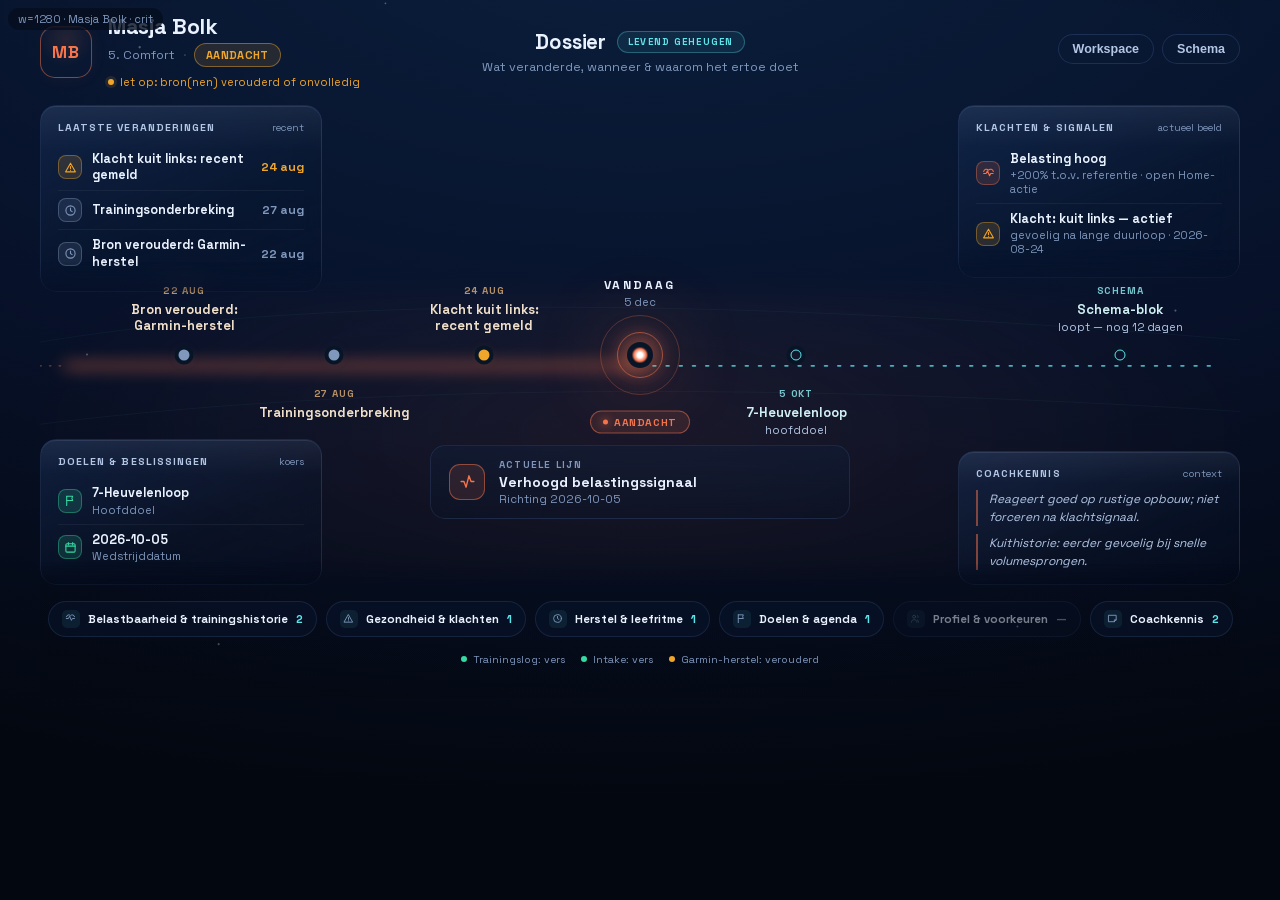
==== design-lab/dossier-prod-harness.html @ f772726c "Dossier — Living Memory Cockpit v1 (review-kandidaat, NIET gemerged) Transformeert de bestaande Doss" ====
<!doctype html>
<html lang="nl">
<head>
<meta charset="utf-8">
<meta name="viewport" content="width=device-width,initial-scale=1">
<title>Dossier prod harness</title>
<link rel="stylesheet" href="/pwa/static/styles.css">
<link rel="stylesheet" href="/pwa/static/design-system.css">
<style>
  body{margin:0!important;background:radial-gradient(140% 100% at 50% -10%,#0b1f3d,#071129 55%,#03070f 100%),#081527;
    color:#EAF2FF;font-family:"Space Grotesk",system-ui,sans-serif;
    display:block!important;grid-template-columns:none!important;max-width:none!important;overflow:auto!important}
  @font-face{font-family:"Space Grotesk";src:url(/pwa/static/fonts/sg-400.woff2) format("woff2");font-weight:400}
  @font-face{font-family:"Space Grotesk";src:url(/pwa/static/fonts/sg-500.woff2) format("woff2");font-weight:500}
  @font-face{font-family:"Space Grotesk";src:url(/pwa/static/fonts/sg-700.woff2) format("woff2");font-weight:700}
  .frame{margin:0 auto;padding:0 40px}          /* emuleer #scroller padding */
  .harness-lbl{position:fixed;top:8px;left:8px;z-index:99;font-size:11px;color:#7F97BC;background:rgba(6,14,30,.8);
    padding:4px 10px;border-radius:99px}
</style>
</head>
<body>
<div class="harness-lbl" id="hl">laden…</div>
<div id="mount"></div>
<svg width="0" height="0" style="position:absolute" aria-hidden="true"><defs id="sprite"></defs></svg>
<script>
// ── Sprite ophalen uit de echte index.html ─────────────────────────────────
async function loadSprite(){
  const t = await (await fetch("/pwa/static/index.html")).text();
  const m = t.match(/<defs>([\s\S]*?)<\/defs>/);
  if(m) document.getElementById("sprite").innerHTML = m[1];
}
// ── Shims (alleen wat de Dossier-render aanraakt) ───────────────────────────
const esc = s => String(s==null?"":s).replace(/[&<>"']/g,c=>({"&":"&amp;","<":"&lt;",">":"&gt;",'"':"&quot;","'":"&#39;"}[c]));
const ic = n => `<svg class="ic"><use href="#ic-${n}"/></svg>`;
function initialen(n){return String(n||"").split(/\s+/).map(w=>w[0]||"").join("").slice(0,2).toUpperCase();}
const _DS_TONE={actie:"is-critical",aandacht:"is-attention",hoog:"is-critical",let_op:"is-attention",critical:"is-critical",attention:"is-attention",calm:"is-calm",success:"is-success",resolved:"is-success",ok:"is-calm",stale:"is-stale",red:"is-critical",amber:"is-attention",green:"is-calm",fresh:"is-calm",unknown:"is-unknown"};
function dsTone(v){return _DS_TONE[String(v==null?"":v).toLowerCase()]||"is-calm";}
const _DS_RANK={"is-critical":3,"is-attention":2,"is-stale":1,"is-unknown":1,"is-success":0,"is-calm":0};
function dsWorstTone(t){return (t||[]).reduce((a,x)=>(_DS_RANK[x]||0)>(_DS_RANK[a]||0)?x:a,"is-calm");}
function dsChip(text,tone){return `<span class="ds-chip ${tone||"is-calm"}">${esc(text)}</span>`;}
function dsFresh(state,text){return `<span class="ds-fresh ${dsTone(state)}"><i class="ds-dot"></i>${esc(text)}</span>`;}
function athleteNav(v,k){return `<div class="anav"><button class="anav-chip">Workspace</button><button class="anav-chip">Schema</button></div>`;}
// no-ops zodat top-level statements in de slice niet crashen
const $=()=>null, bindRefresh=()=>{}, api=()=>Promise.resolve({}), pushRoute=()=>{}, skeleton=()=>{},
  isDesktop=()=>true, renderPicker=()=>({setItems(){},setSelected(){}}), openAthletePickerOverlay=()=>{},
  openAthleteModule=()=>{}, openWorkspace=()=>{}, geladen={}, reset_session=()=>{};
// wsOrbits leeft elders in app.js (buiten de Dossier-slice) — stub met een representatief veld
function wsOrbits(){return `<svg class="ws-orbits" viewBox="0 0 1440 900" preserveAspectRatio="xMidYMid slice" aria-hidden="true">
  <path style="fill:none;stroke:rgba(94,230,235,.06)" d="M-40 470 C300 400 800 400 1480 460"/>
  <path style="fill:none;stroke:rgba(94,230,235,.06)" d="M-40 560 C360 500 900 500 1480 540"/>
  ${[[150,120,1.3],[430,70,1],[900,54,1.3],[1230,120,1],[1330,420,1.2],[90,470,1.1],[240,800,1.2],[1150,780,1.1]].map(s=>`<circle cx="${s[0]}" cy="${s[1]}" r="${s[2]}" style="fill:rgba(200,224,255,.4)"/>`).join("")}
</svg>`;}

// ── Echte Dossier-code uit app.js snijden + evalueren ───────────────────────
async function loadDossierCode(){
  const t = await (await fetch("/pwa/static/app.js")).text();
  const a = t.indexOf("const _DC_OVERALL");
  const b = t.indexOf("// ══════════ Athlete Workspace");
  if(a<0||b<0) throw new Error("markers niet gevonden a="+a+" b="+b);
  const slice = t.slice(a,b) + "\n;window.__dc={dcRender};";
  (0,eval)(slice);   // indirecte eval → globale functie-declaraties
}

// ── Realistische view-models (vorm = dossier_cockpit.py) ────────────────────
const VM_CRIT = {
  ok:true, key:"masja", naam:"Masja Bolk", groep:"5. Comfort",
  status:{overall:"ATTENTION", insufficient:false, reliability:{level:"amber",core_gap:false,stale:true}},
  attention:[
    {id:"e1",kind:"load_signal",domain:"load",title:"Verhoogd belastingssignaal",why:"volume +180% t.o.v. referentie",strength:"HIGH",prov:{truth_type:"DERIVED",source:"fs.training_log",observed_at:"2026-08-29",status:"ACTIVE"}},
    {id:"e2",kind:"complaint",domain:"health",title:"Klacht: kuit links — actief",why:"gevoelig na lange duurloop · 2026-08-24",strength:"MEDIUM",prov:{truth_type:"ATHLETE_REPORTED",source:"fs.training_log",observed_at:"2026-08-24",status:"ACTIVE"}},
  ],
  load_observation:{ernst:"hoog",signalen:"volumesprong; kuitgevoeligheid",afgehandeld:false,home_action:true,delta_pct:200,datum:"2026-08-29"},
  changes:[
    {title:"Klacht kuit links: recent gemeld",effective_at:"2026-08-24",entity:"kuit",transition:{to:"RECENT"},provenance_refs:["e2"]},
    {title:"Trainingsonderbreking",effective_at:"2026-08-27",entity:"training",transition:{to:"INTERRUPTED"},provenance_refs:["e5"]},
    {title:"Bron verouderd: Garmin-herstel",effective_at:"2026-08-22",entity:"recovery.garmin",transition:{to:"STALE"},provenance_refs:["e6"]},
  ],
  planning:{rows:[
    {label:"Hoofddoel",value:"7-Heuvelenloop"},
    {label:"Wedstrijddatum",value:"2026-10-05"},
    {label:"Race-prioriteit",value:"hoog"},
    {label:"Schema-blok (laatst geconfigureerd)",value:"2026-08-18 → 2026-09-12"},
    {label:"Schema-status",value:"loopt — nog 12 dagen"},
    {label:"Uitvoerwijze",value:"afstand (km)"},
  ],onbekend:false},
  domains:[
    {key:"belastbaarheid",titel:"Belastbaarheid & trainingshistorie",onbekend:false,open:false,regels:[
      {label:"Km/week (recent, run-only)",value:"58 km",prov:{truth_type:"DERIVED",source:"fs.training_log",observed_at:"2026-08-29"},evidence_id:"e10"},
      {label:"Belastingstrend",value:"stijgend",prov:{truth_type:"DERIVED",source:"fs.training_log"},evidence_id:"e11"}]},
    {key:"gezondheid",titel:"Gezondheid & klachten",onbekend:false,open:false,regels:[
      {label:"Klacht",value:"kuit links (actief)",prov:{truth_type:"ATHLETE_REPORTED",source:"fs.training_log",observed_at:"2026-08-24"},evidence_id:"e2"}]},
    {key:"herstel",titel:"Herstel & leefritme",onbekend:false,open:false,regels:[
      {label:"Slaap",value:"7u gemiddeld",prov:{truth_type:"ATHLETE_REPORTED",source:"intake"},evidence_id:"e12"}]},
    {key:"doelen",titel:"Doelen & agenda",onbekend:false,open:false,regels:[
      {label:"Doel",value:"7-Heuvelenloop 15 km",prov:{truth_type:"COACH_REPORTED",source:"intake"},evidence_id:"e13"}]},
    {key:"profiel",titel:"Profiel & voorkeuren",onbekend:true,open:false,regels:[]},
    {key:"coach",titel:"Coachkennis",onbekend:false,open:false,regels:[
      {label:"Coachgeheugen",value:"Reageert goed op rustige opbouw; niet forceren na klachtsignaal.",prov:{truth_type:"COACH_REPORTED",source:"coach"},evidence_id:"e14"},
      {label:"Coach-notitie (intake)",value:"Kuithistorie: eerder gevoelig bij snelle volumesprongen.",prov:{truth_type:"COACH_REPORTED",source:"coach"},evidence_id:"e15"}]},
  ],
  timeline:{events:[],capture_mode:"off",empty_reason:"capture_off"},
  source_health:[
    {source:"Trainingslog",available:true,stale:false},
    {source:"Intake",available:true,stale:false},
    {source:"Garmin-herstel",available:true,stale:true},
  ],
  build_diagnostic:[],
};
const VM_CALM = JSON.parse(JSON.stringify(VM_CRIT));
VM_CALM.naam="Anouk Rustig"; VM_CALM.status={overall:"GOOD",insufficient:false,reliability:{level:"green",core_gap:false,stale:false}};
VM_CALM.attention=[]; VM_CALM.load_observation=null; VM_CALM.changes=[];
VM_CALM.source_health=VM_CALM.source_health.map(s=>({...s,stale:false}));

async function run(){
  await Promise.all([loadSprite(), loadDossierCode()]);
  const p = new URLSearchParams(location.search);
  const vm = p.get("state")==="calm" ? VM_CALM : VM_CRIT;
  const frame = document.createElement("div"); frame.className="frame";
  const cw = p.get("cw"); if(cw) frame.style.maxWidth = (+cw + 80) + "px";   // content = cw (padding 40+40)
  const view = document.createElement("div"); view.className="view ds-view on"; view.setAttribute("data-view","dossier");
  view.style.display="block";
  const wrap = document.createElement("div"); wrap.id="dc-detail";
  view.appendChild(wrap); frame.appendChild(view); document.getElementById("mount").appendChild(frame);
  window.__dc.dcRender(wrap, vm);
  if(p.get("sel")) wrap.querySelector(".dc-node")?.click();
  if(p.get("dom")) wrap.querySelector(`[data-dom="${p.get("dom")}"]`)?.click();
  if(p.get("hidelbl")) document.getElementById("hl").style.display="none";
  document.getElementById("hl").textContent = `w=${innerWidth} · ${vm.naam} · ${p.get("state")||"crit"}`;
}
run().catch(e=>{document.getElementById("hl").textContent="FOUT: "+e.message; console.error(e);});
</script>
</body>
</html>
---- pwa/static/styles.css ----
:root{
  --bg:#0A1B33; --card:#0E2547; --card2:#0B2044; --border:#1E3A66;
  --text:#EAF2FF; --muted:#93A7C4; --acc:#5EE6EB; --blue:#2E86C1;
  --wa:#25D366; --danger:#E5674B; --warn:#EF9F27; --radius:14px;
}
*{box-sizing:border-box}
/* Verborgen elementen ècht verbergen: een `hidden`-attribuut wint altijd, ook
   van .btn/.login-pw/.login-scrim die zelf een display-waarde zetten. Zonder
   dit tonen die velden tóch (bv. wachtwoord/Face ID vóór je een coach kiest). */
[hidden]{display:none !important}
html,body{height:100%;margin:0;background:var(--bg);color:var(--text);
  font-family:-apple-system,BlinkMacSystemFont,"Segoe UI",Roboto,Helvetica,Arial,sans-serif;
  -webkit-font-smoothing:antialiased}
body{display:flex;flex-direction:column;max-width:640px;margin:0 auto;overflow:hidden}
#scroller{flex:1;overflow-y:auto;-webkit-overflow-scrolling:touch;
  padding:0 16px calc(20px + env(safe-area-inset-bottom))}

/* ── Iconen ───────────────────────────────────────────────────────────────── */
.ic{width:1.35em;height:1.35em;display:inline-block;vertical-align:-0.28em;flex:0 0 auto;
  stroke:currentColor;fill:none;stroke-width:2;stroke-linecap:round;stroke-linejoin:round}

/* ── App-bar per scherm ───────────────────────────────────────────────────── */
.appbar{display:flex;align-items:center;justify-content:space-between;gap:12px;
  padding:calc(14px + env(safe-area-inset-top)) 2px 8px;position:sticky;top:0;z-index:4;
  background:var(--bg)}
.appbar h1{margin:0;font-size:22px;font-weight:650}
.iconbtn{background:var(--card);border:1px solid var(--border);color:var(--text);
  width:40px;height:40px;border-radius:12px;display:flex;align-items:center;justify-content:center;
  cursor:pointer;font-size:19px}
.iconbtn:hover{border-color:var(--acc)}
.home-bar{padding-bottom:4px}
.ab-id{display:flex;align-items:center;gap:11px;min-width:0}
.ab-avatar{width:40px;height:40px;border-radius:12px;background:var(--card);border:1px solid var(--border);
  color:var(--acc);font-weight:600;font-size:14px;display:flex;align-items:center;justify-content:center;flex:0 0 auto}
.ab-greet{margin:0;font-size:16px;font-weight:600}
.ab-date{margin:1px 0 0;font-size:12px;color:var(--muted)}

/* ── Onderbalk (telefoon) ─────────────────────────────────────────────────── */
.nav-item{background:none;border:0;color:var(--muted);cursor:pointer;font-weight:600;position:relative}
.nav-item.on{color:var(--acc)}
.bottomnav{flex:0 0 auto;display:flex;background:var(--card2);border-top:1px solid var(--border);
  padding-bottom:env(safe-area-inset-bottom)}
.bottomnav .nav-item{flex:1;display:flex;flex-direction:column;align-items:center;gap:3px;
  padding:9px 4px 8px;font-size:10.5px}
.bottomnav .nav-item .ic{width:23px;height:23px;stroke-width:1.9}
.nav-badge{position:absolute;top:4px;left:calc(50% + 6px);min-width:16px;height:16px;
  background:var(--acc);color:#04222b;border-radius:9px;font-size:10px;font-weight:700;font-style:normal;
  display:flex;align-items:center;justify-content:center;padding:0 4px}

/* ── Zijbalk (laptop/desktop) — standaard verborgen; media-query zet 'm aan ── */
.sidebar{display:none;flex-direction:column;gap:3px;padding:20px 14px;
  background:var(--card2);border-right:1px solid var(--border);overflow-y:auto}
.sb-brand{display:flex;align-items:center;gap:11px;padding:6px 10px 20px}
.sb-logo{width:38px;height:38px;border-radius:11px;background:var(--card);border:1px solid var(--border);
  color:var(--acc);font-weight:700;font-size:14px;display:flex;align-items:center;justify-content:center;flex:0 0 auto}
.sb-name{font-size:18px;font-weight:700}
.sb-nav{display:flex;flex-direction:column;gap:3px}
.sidebar .nav-item{display:flex;align-items:center;gap:12px;width:100%;text-align:left;
  padding:11px 14px;border-radius:11px;font-size:14.5px}
.sidebar .nav-item .ic{width:21px;height:21px;stroke-width:1.9;flex:0 0 auto}
.sidebar .nav-item span{flex:1}
.sidebar .nav-item:hover{background:var(--card);color:var(--text)}
.sidebar .nav-item.on{background:var(--card);color:var(--acc)}
.sidebar .nav-badge{position:static;top:auto;left:auto;flex:0 0 auto}
.sb-foot{margin-top:auto;padding:14px 12px 4px;font-size:11px;color:var(--muted)}

/* ── Views + overgang ─────────────────────────────────────────────────────── */
.view{display:none}
.view.on{display:block}
.slidein{animation:slidein .24s cubic-bezier(.2,.7,.3,1)}
@keyframes slidein{from{opacity:0;transform:translateY(8px)}to{opacity:1;transform:none}}

/* ── Dashboard: metric-kaarten ────────────────────────────────────────────── */
.metrics{display:grid;grid-template-columns:1fr 1fr;gap:12px;margin:8px 0 4px}
.metric{background:var(--card);border:1px solid var(--border);border-radius:16px;padding:15px 16px;
  text-align:left;cursor:pointer;color:var(--text)}
.metric:hover{border-color:var(--acc)}
.metric-top{display:flex;align-items:center;gap:7px;font-size:26px;font-weight:700;color:var(--acc)}
.metric-top .ic{width:19px;height:19px}
.metric.accent{background:var(--acc);border-color:var(--acc)}
.metric.accent .metric-top,.metric.accent .metric-lbl{color:#04222b}
.metric b{font-weight:700}
.metric-lbl{display:block;font-size:12px;color:var(--muted);margin-top:3px}

/* ── Lijst-/actiekaarten (dashboard, atleten, inbox) ──────────────────────── */
.listcard{display:flex;align-items:center;gap:13px;width:100%;text-align:left;
  background:linear-gradient(180deg,#0E2547,#0C2144);border:1px solid var(--border);border-radius:var(--radius);
  padding:13px 15px;margin:9px 0;cursor:pointer;color:var(--text)}
.listcard:hover{border-color:var(--acc)}
.listcard:active{transform:scale(.99)}
.lc-ic{width:38px;height:38px;border-radius:11px;background:var(--card2);border:1px solid var(--border);
  display:flex;align-items:center;justify-content:center;color:var(--acc);flex:0 0 auto}
.lc-ic .ic{width:20px;height:20px}
.lc-ic.warn{color:var(--warn);border-color:#5a4a1e}
.lc-body{flex:1;min-width:0;display:flex;flex-direction:column;gap:2px}
.lc-title{font-size:15px;font-weight:600}
.lc-sub{font-size:12.5px;color:var(--muted);line-height:1.4;overflow:hidden;text-overflow:ellipsis}
.lc-meta{font-size:11.5px;color:var(--acc);margin-top:2px}
.listcard>.ic{color:var(--muted);width:20px;height:20px}
.avatar{width:40px;height:40px;border-radius:50%;background:var(--card2);border:1px solid var(--border);
  color:var(--acc);font-weight:600;font-size:13px;display:flex;align-items:center;justify-content:center;flex:0 0 auto}
.avatar.big{width:52px;height:52px;font-size:17px}

/* ── Snelacties ───────────────────────────────────────────────────────────── */
.quick{display:grid;grid-template-columns:1fr 1fr;gap:12px}
.qtile{background:var(--card);border:1px solid var(--border);border-radius:16px;padding:18px 12px;
  display:flex;flex-direction:column;align-items:center;gap:8px;cursor:pointer;color:var(--text);font-size:13px;font-weight:600}
.qtile:hover{border-color:var(--acc)}
.qtile .ic{width:26px;height:26px;color:var(--acc)}

/* ── Lege staat ───────────────────────────────────────────────────────────── */
.leeg{text-align:center;color:var(--muted);padding:34px 20px}
.leeg .ic{width:40px;height:40px;stroke-width:1.6;opacity:.7}
.leeg p{margin:12px 0 0;font-size:14px;line-height:1.5}

/* ── Skeletons ────────────────────────────────────────────────────────────── */
.skel{background:linear-gradient(100deg,var(--card) 30%,#173059 50%,var(--card) 70%);
  background-size:200% 100%;animation:shimmer 1.3s infinite;border-radius:8px}
@keyframes shimmer{from{background-position:200% 0}to{background-position:-200% 0}}
.skel-card{background:var(--card);border:1px solid var(--border);border-radius:var(--radius);
  padding:15px;margin:9px 0}
.skel-line{height:13px;margin:6px 0}
.skel-line.w60{width:60%}.skel-line.w40{width:40%}
.skel-metric{height:78px;border-radius:16px}

/* ── Zoekveld ─────────────────────────────────────────────────────────────── */
.search{display:flex;align-items:center;gap:9px;background:var(--card2);border:1px solid var(--border);
  border-radius:12px;padding:0 13px;margin:6px 0 4px}
.search .ic{color:var(--muted);width:19px;height:19px}
.search input{border:0;background:none;padding:12px 0}

/* ── Gedeelde Athlete Picker: zoek + group-chips + compacte roster ──────────── */
.chips{display:flex;gap:7px;overflow-x:auto;margin:0 0 12px;padding-bottom:4px;scrollbar-width:none}
.chips::-webkit-scrollbar{display:none}
.chip{font-size:12px;padding:5px 11px;border-radius:999px;border:1px solid var(--border);white-space:nowrap;flex:none;
  color:var(--muted);background:transparent;cursor:pointer;transition:border-color .15s,color .15s,background .15s}
.chip:hover{color:var(--text)}
.chip.on{border-color:var(--acc);color:var(--text);background:var(--card2)}
.chip:focus-visible{outline:2px solid var(--acc);outline-offset:2px}
.pk-zoek{margin:0 0 10px}
.pk-roster{display:flex;flex-direction:column;gap:4px}
.pk-ghead{font-size:11px;letter-spacing:.07em;text-transform:uppercase;color:var(--muted);font-weight:700;margin:14px 2px 6px}
.pk-ghead:first-child{margin-top:2px}
/* Vaste hoogte → alle rijen exact gelijk uitgelijnd, ongeacht 1 of 2 regels. */
.pk-row{display:flex;align-items:center;gap:11px;text-align:left;width:100%;height:50px;
  background:transparent;border:1px solid transparent;border-radius:11px;padding:0 11px;color:var(--text);cursor:pointer;
  transition:border-color .12s,background .12s}
.pk-row:hover{background:var(--card2)}
.pk-row.foc{border-color:#2B4F86}
.pk-row:focus-visible{outline:2px solid var(--acc);outline-offset:2px}
.pk-row.sel{border-color:var(--acc);background:var(--card2);box-shadow:inset 0 0 0 1px var(--acc)}
.pk-av{width:30px;height:30px;flex:none;border-radius:50%;display:grid;place-items:center;
  background:#12305c;color:var(--acc);font-size:11.5px;font-weight:700}
.pk-b{min-width:0;flex:1;display:flex;flex-direction:column;gap:1px}
.pk-nm{font-size:14.5px;font-weight:600;line-height:1.2;color:var(--text);white-space:nowrap;overflow:hidden;text-overflow:ellipsis}
.pk-sub{font-size:11.5px;line-height:1.1;color:var(--muted);opacity:.85;white-space:nowrap;overflow:hidden;text-overflow:ellipsis}
.pk-chev{flex:none;width:15px;height:15px;color:var(--muted);opacity:.5}
.pk-leeg{color:var(--muted);font-size:13px;padding:16px 2px;text-align:center}
/* Picker als modal (desktop) / bottom-sheet (mobiel) — voor Intake koppelen. */
.pk-overlay{position:fixed;inset:0;z-index:200;background:rgba(4,12,26,.6);display:flex;align-items:center;justify-content:center;padding:20px}
.pk-modal{width:100%;max-width:400px;max-height:80vh;display:flex;flex-direction:column;
  background:var(--card);border:1px solid var(--border);border-radius:16px;box-shadow:0 24px 60px rgba(0,0,0,.5)}
.pk-modal-h{display:flex;align-items:center;justify-content:space-between;gap:10px;padding:14px 16px 8px}
.pk-modal-h b{font-size:15px;line-height:1.3}
.pk-x{background:none;border:0;color:var(--muted);font-size:17px;cursor:pointer;line-height:1;padding:2px 6px;flex:none}
.pk-modal-body{overflow-y:auto;padding:0 12px 4px;flex:1}
.pk-modal-body .pk-zoek{position:sticky;top:0;background:var(--card);z-index:1;padding-top:4px}
.pk-modal-foot{display:flex;gap:10px;padding:12px 14px;border-top:1px solid var(--border)}
.pk-modal-foot .btn{flex:1}
.pk-confirm[disabled]{opacity:.45;cursor:not-allowed}
@media(max-width:560px){
  .pk-overlay{align-items:flex-end;padding:0}
  .pk-modal{max-width:none;max-height:86vh;border-radius:18px 18px 0 0;border-bottom:0;padding-bottom:env(safe-area-inset-bottom)}
}

/* ── Sectielabels ─────────────────────────────────────────────────────────── */
.sec-label{color:var(--muted);font-size:11.5px;font-weight:700;letter-spacing:.6px;
  text-transform:uppercase;margin:20px 4px 8px}

/* ── Panels ───────────────────────────────────────────────────────────────── */
.panel{background:var(--card);border:1px solid var(--border);border-radius:var(--radius);padding:6px;margin:12px 0}
.panel.open-static{padding:14px 15px 16px}
.panel-h{margin:0 0 8px;font-size:15px;font-weight:650;display:flex;align-items:center;gap:8px}
.panel-h .ic{width:18px;height:18px;color:var(--acc)}
.acc-toggle{width:100%;text-align:left;background:none;border:0;color:var(--text);
  font-size:15px;font-weight:600;padding:12px;cursor:pointer;border-radius:10px;
  display:flex;align-items:center;gap:9px}
.acc-toggle:hover{background:var(--card2)}
.acc-toggle .ic{width:18px;height:18px;color:var(--acc)}
.acc-toggle.sub{font-size:13px;font-weight:600;color:var(--muted);padding:8px 0}
.acc-toggle.sub .ic{display:none}
.collapse{display:none;padding:4px 12px 14px}
.collapse.open{display:block}

.row{display:flex;gap:10px;margin:8px 0}
.row.between{justify-content:space-between;align-items:center}
.row.wrap{flex-wrap:wrap}
input,textarea,select{width:100%;background:var(--card2);border:1px solid var(--border);
  color:var(--text);border-radius:10px;padding:11px 12px;font-size:15px;font-family:inherit}
input::placeholder,textarea::placeholder{color:#6d82a3}
textarea{resize:vertical}
.hint{font-size:12.5px;color:var(--muted);margin:6px 0 10px;line-height:1.5}
.lbl{display:block;font-size:12.5px;color:var(--muted);font-weight:600;margin:12px 0 5px}

.seg{display:inline-flex;background:var(--card2);border:1px solid var(--border);border-radius:10px;overflow:hidden;flex:0 0 auto}
.seg button{background:none;border:0;color:var(--muted);padding:9px 16px;font-size:14px;font-weight:600;cursor:pointer}
.seg button.on{background:var(--blue);color:#fff}

.btn{background:var(--card2);border:1px solid var(--border);color:var(--text);border-radius:10px;
  padding:10px 16px;font-size:14.5px;font-weight:600;cursor:pointer;text-decoration:none;
  display:inline-flex;align-items:center;gap:7px;justify-content:center}
.btn .ic{width:18px;height:18px}
.btn:hover{border-color:var(--acc)}
.btn.primary{background:var(--blue);border-color:var(--blue);color:#fff}
.btn.primary:hover{filter:brightness(1.08)}
.btn.primary:disabled{opacity:.4;cursor:not-allowed;filter:none}
.btn.ghost{background:none}
.btn.small{padding:8px 12px;font-size:13px}
.btn.mini{padding:4px 8px}
.btn.back{margin:6px 0 4px}
.btn.danger-ghost{background:none;border-color:transparent;color:var(--muted);padding:9px 11px}
.btn.danger-ghost:hover{color:var(--danger);border-color:var(--danger)}
.btn.wa-btn{background:var(--wa);border-color:var(--wa);color:#04310f;width:100%;margin-top:8px}

.file{background:var(--card2);border:1px solid var(--border);border-radius:10px;padding:10px 14px;
  font-size:14px;font-weight:600;cursor:pointer;color:var(--text)}
.file:hover{border-color:var(--acc)}

.msg{background:var(--card);border:1px solid var(--acc);border-radius:10px;padding:10px 14px;
  margin:10px 16px 0;font-size:14px}
.msg.err{border-color:var(--danger)}
.offline{background:#3a2a12;border:1px solid #7a5a1e;color:#ffdca6;border-radius:10px;
  padding:9px 13px;margin:10px 16px 0;font-size:13px}
.swipe-hint{color:var(--muted);font-size:12px;text-align:center;margin:14px 0 -2px}

/* ── Strippenkaarten ──────────────────────────────────────────────────────── */
.lijst{display:flex;flex-direction:column;gap:12px;margin-top:12px}
.kaart{position:relative;border:1px solid var(--border);border-radius:var(--radius);overflow:hidden}
.kaart.bijna{border-color:#5a4a1e}
.kaart.op{border-color:var(--danger)}
.swipe-bg{position:absolute;inset:0;background:var(--blue);display:flex;align-items:center;
  justify-content:flex-end;gap:6px;padding-right:22px;color:#fff;font-weight:700;font-size:14px}
.swipe-fg{position:relative;background:linear-gradient(180deg,#0E2547,#0C2144);border-radius:var(--radius);
  padding:15px;transition:transform .18s ease;touch-action:pan-y;cursor:grab}
.swipe-fg.flash{animation:flash .55s ease}
@keyframes flash{0%{background:#0E2547}28%{background:#153f66}100%{background:#0E2547}}
.k-rest.bump,.ring-rest.bump{animation:bump .42s ease}
@keyframes bump{0%,100%{transform:scale(1)}42%{transform:scale(1.2)}}
.muted{color:var(--muted)}
.center{text-align:center;margin-top:20px}
.klein{font-size:12px}
/* Signatuur-ring (gebruikt/totaal) — Whoop/Garmin-taal op echte data */
.kaart-main{display:flex;align-items:center;gap:15px}
.k-info{flex:1;min-width:0}
.k-naam{margin:0;font-size:16.5px;font-weight:650}
.k-tel{margin:2px 0 0;font-size:12.5px}
.k-ring{position:relative;width:74px;height:74px;flex:0 0 auto}
.ring-svg{width:74px;height:74px;display:block}
.ring-track{fill:none;stroke:#0B2044;stroke-width:7}
.ring-arc{fill:none;stroke:var(--acc);stroke-width:7;stroke-linecap:round;
  transition:stroke-dashoffset .7s cubic-bezier(.2,.7,.3,1)}
.kaart.bijna .ring-arc{stroke:var(--warn)}
.kaart.op .ring-arc{stroke:var(--danger)}
.ring-c{position:absolute;inset:0;display:flex;flex-direction:column;align-items:center;justify-content:center}
.ring-rest{font-size:22px;font-weight:700;letter-spacing:-.5px;line-height:1;font-variant-numeric:tabular-nums}
.kaart.bijna .ring-rest{color:var(--warn)}
.kaart.op .ring-rest{color:var(--danger)}
.ring-tot{font-size:9px;color:var(--muted);margin-top:1px}
.k-status{display:inline-flex;align-items:center;gap:5px;margin-top:9px;font-size:11px;font-weight:600;
  border-radius:20px;padding:3px 9px}
.k-status .ic{width:13px;height:13px}
.k-status.ok{color:var(--acc);background:rgba(94,230,235,.12);border:1px solid rgba(94,230,235,.30)}
.k-status.warn{color:var(--warn);background:rgba(239,159,39,.12);border:1px solid rgba(239,159,39,.32)}
.k-status.op{color:var(--danger);background:rgba(229,103,75,.12);border:1px solid rgba(229,103,75,.34)}
.k-laatst{font-size:12px;margin:12px 0 10px;min-height:14px}
.kaart-acts{display:flex;gap:8px;align-items:center}
.kaart-acts .k-af{flex:1}
.wa{margin-top:10px;padding-top:10px;border-top:1px solid var(--border)}
.wa.hidden,.hidden{display:none}
.wa-msg{font-size:13px;color:var(--text);background:var(--card2);border-radius:10px;padding:10px 12px;margin:0;line-height:1.5}

/* ── Atleet-detail ────────────────────────────────────────────────────────── */
.d-head{display:flex;align-items:center;gap:12px;margin:10px 0 8px}
.d-naam{font-size:20px;margin:0}
/* Coach Workflow Cohesion — gedeelde athlete-context navigatie (§5). Compact,
   wrapt op smalle schermen, hergebruikt de bestaande chip-tokens. */
.anav{display:flex;flex-wrap:wrap;gap:6px;margin:2px 0 8px}
.d-head>.anav,.sb-ctx-head>.anav,.dc-actions>.anav{margin:0 0 0 auto}
.anav-chip{font-size:12px;padding:5px 11px;border-radius:999px;border:1px solid var(--border);
  color:var(--muted);background:transparent;cursor:pointer;display:inline-flex;align-items:center;gap:5px;
  white-space:nowrap;transition:border-color .15s,color .15s,background .15s}
.anav-chip:hover{color:var(--text);border-color:var(--acc)}
.anav-chip:focus-visible{outline:2px solid var(--acc);outline-offset:2px}
@media(max-width:480px){.anav-chip{padding:5px 9px;font-size:11.5px}}
.tag{background:var(--card2);border:1px solid var(--border);color:var(--acc);font-size:10px;
  font-weight:700;padding:2px 7px;border-radius:20px;vertical-align:middle}
.veld{margin:5px 0;font-size:14px;line-height:1.5}
.veld b{color:var(--acc);font-weight:600}
.note{background:var(--card2);border:1px solid var(--border);border-radius:10px;padding:9px 12px;margin:8px 0}
.note-h{display:flex;justify-content:space-between;align-items:center;color:var(--acc);font-size:11px;font-weight:700}
.note p{margin:4px 0 0;font-size:14px}
.doc{display:flex;gap:10px;font-size:13.5px;padding:6px 0;border-bottom:1px solid var(--border)}
.doc-d{color:var(--acc);font-weight:700;white-space:nowrap}

/* ── Intake-inbox ─────────────────────────────────────────────────────────── */
.rij-kaart{background:var(--card);border:1px solid var(--border);border-radius:var(--radius);padding:13px 15px;margin:9px 0}
.rij-kaart h3{margin:0;font-size:16px;font-weight:650}
.rij-kaart .btn.primary{margin-top:10px;width:100%}
.fb-zei{font-size:13.5px;line-height:1.5;margin:8px 0 0;color:var(--text);
  background:var(--card2);border:1px solid var(--border);border-radius:10px;padding:8px 11px}
.fb-tekst{margin-top:10px}
.fb-acts{display:flex;gap:8px;margin-top:8px}
.fb-acts .btn{flex:1}
.fb-thread{margin:8px 0}
.fb-bub{max-width:86%;padding:8px 11px;border-radius:12px;margin:6px 0;font-size:13px;line-height:1.5}
.fb-bub .fb-wie{display:block;font-size:10px;font-weight:700;opacity:.75;margin-bottom:2px}
.fb-bub.atl{background:var(--card2);border:1px solid var(--border);border-bottom-left-radius:3px}
.fb-bub.coach{background:rgba(94,230,235,.12);border:1px solid rgba(94,230,235,.30);color:#d4fbfd;
  margin-left:auto;border-bottom-right-radius:3px}

/* ── Home: "Vraagt je aandacht"-metertjes (icoon + getal + voortgangsbalk) ── */
.dagstats{display:grid;grid-template-columns:repeat(auto-fit,minmax(150px,1fr));gap:10px;margin:4px 0}
.dagstat{background:linear-gradient(180deg,#0E2547,#0C2144);border:1px solid var(--border);border-radius:16px;
  padding:14px 15px;text-align:left;color:var(--text);box-shadow:0 3px 12px rgba(0,4,14,.3);position:relative}
button.dagstat{cursor:pointer;display:block;width:100%;font:inherit}
button.dagstat:hover{border-color:var(--acc);transform:translateY(-2px)}
.dagstat .mt-ic{display:inline-flex;width:30px;height:30px;border-radius:9px;align-items:center;justify-content:center;
  background:var(--card2);border:1px solid var(--border);margin-bottom:10px;color:var(--muted)}
.dagstat .mt-ic .ic{width:16px;height:16px}
.dagstat b{display:block;font-size:28px;font-weight:750;line-height:1;letter-spacing:-.5px;font-variant-numeric:tabular-nums}
.dagstat span{display:block;font-size:11px;color:var(--muted);margin-top:5px;line-height:1.35}
.dagstat .mt-bar{margin-top:11px;height:5px;border-radius:4px;background:#0B2044;overflow:hidden}
.dagstat .mt-bar i{display:block;height:100%;border-radius:4px;background:var(--acc);
  transition:width .9s cubic-bezier(.2,.7,.3,1)}
.dagstat.warn b{color:var(--warn)} .dagstat.warn .mt-ic{color:var(--warn)} .dagstat.warn .mt-bar i{background:var(--warn)}
.dagstat.ok b{color:var(--acc)} .dagstat.ok .mt-ic{color:var(--acc)}
.dagstat.danger b{color:var(--danger)} .dagstat.danger .mt-ic{color:var(--danger)}
.dagstat.teal b{color:var(--acc)} .dagstat.teal .mt-ic{color:var(--acc)}
.sec-head{display:flex;align-items:baseline;justify-content:space-between;gap:10px}
.sec-note{font-size:11px;color:var(--muted);font-weight:600}

#sb-na{margin-top:10px;display:flex;flex-direction:column;gap:8px}
#sb-na .btn{width:100%}
.linkbox{display:flex;gap:8px;align-items:center;margin-bottom:8px}
.linkbox code{flex:1;background:var(--card2);border:1px solid var(--border);border-radius:10px;
  padding:10px 12px;font-size:12.5px;overflow:auto;white-space:nowrap;color:var(--acc)}
.pv-tbl{width:100%;border-collapse:collapse;font-size:13px;margin:8px 0}
.pv-tbl td{border-bottom:1px solid var(--border);padding:6px 4px}
.pv-tbl td:last-child{color:var(--muted);text-align:right}
#b-preview{margin-top:10px}

/* ── Meer: binnenkort-lijst ───────────────────────────────────────────────── */
.mrow{display:flex;align-items:center;gap:13px;background:var(--card);border:1px solid var(--border);
  border-radius:var(--radius);padding:12px 15px;margin:8px 0}
.mrow-ic{width:34px;height:34px;border-radius:10px;background:var(--card2);border:1px solid var(--border);
  display:flex;align-items:center;justify-content:center;color:var(--muted);flex:0 0 auto}
.mrow-ic .ic{width:18px;height:18px}
.mrow-body{flex:1}
.mrow-title{font-size:15px;font-weight:600}
.mrow-tag{font-size:10.5px;font-weight:700;color:var(--muted);background:var(--card2);
  border:1px solid var(--border);border-radius:20px;padding:5px 11px;white-space:nowrap}
.soon .soon-row{opacity:.5}
.foot{text-align:center;color:var(--muted);font-size:11.5px;margin:26px 0 10px}

/* ── Niveau 2: diepte + tactiele hover/animatie ──────────────────────────── */
.metric,.listcard,.qtile,.panel,.kaart,.rij-kaart,.mrow{box-shadow:0 3px 12px rgba(0,4,14,.30)}
.listcard,.qtile,.kaart,.hstat{transition:transform .14s ease,box-shadow .14s ease,border-color .14s ease}
.listcard:active,.qtile:active{transform:scale(.985)}
/* Strippenkaart: de teller kleurt mee met de status */
.kaart.bijna .k-rest{color:var(--warn);border-color:#5a4a1e}
.kaart.op .k-rest{color:var(--danger);border-color:var(--danger)}

/* ── Premium hero op de home: radiale glow + tabulaire cijfers ────────────── */
.hero{position:relative;
  background:radial-gradient(130% 120% at 88% -20%, rgba(94,230,235,.28), transparent 55%), linear-gradient(180deg,#123457,#0E2547);
  border:1px solid #24486f;border-radius:20px;
  padding:calc(18px + env(safe-area-inset-top)) 18px 16px;margin:10px 0 6px;
  box-shadow:0 14px 34px rgba(0,0,0,.5)}
.hero-top{display:flex;align-items:flex-start;justify-content:space-between;gap:12px}
.hero-greet{margin:0;font-size:23px;font-weight:700;letter-spacing:-.4px;color:#EAF2FF}
.hero-date{margin:3px 0 0;font-size:12.5px;color:#9db4d4;font-weight:500}
.hero-gear{background:rgba(255,255,255,.10);border:0;color:#cfe9ff;width:38px;height:38px;
  border-radius:12px;display:flex;align-items:center;justify-content:center;cursor:pointer;flex:0 0 auto}
.hero-gear:hover{background:rgba(255,255,255,.20)}
.hero-stats{display:grid;grid-template-columns:repeat(3,1fr);gap:10px;margin-top:18px}
.hstat{background:none;border:0;padding:2px;text-align:left;cursor:pointer;color:#EAF2FF}
.hstat b{display:block;font-size:30px;font-weight:700;letter-spacing:-1px;line-height:1;font-variant-numeric:tabular-nums}
.hstat span{display:block;font-size:10.5px;margin-top:6px;color:#9db4d4;line-height:1.3;font-weight:500}
.hstat.teal b{color:var(--acc)}
.hstat.amber b{color:var(--warn)}
.hstat:hover b{filter:brightness(1.14)}

/* ── Master-detail (Atleten): lijst + dossier (grid volgt in de media-query) ─ */
.listcard.sel{border-color:var(--acc);background:var(--card2)}
.md-leeg{padding:56px 20px}

/* ── Training-sectie (FinalSurge-data in het atleet-dossier) ──────────────── */
.train-top{display:flex;gap:16px;align-items:center}
.train-ring{width:76px;height:76px;border-radius:50%;border:6px solid var(--acc);background:var(--card2);
  display:flex;flex-direction:column;align-items:center;justify-content:center;flex:0 0 auto}
.train-n{font-size:26px;font-weight:700;line-height:1;font-variant-numeric:tabular-nums;color:var(--acc)}
.train-lbl{font-size:9px;color:var(--muted);margin-top:2px}
.train-recent{flex:1;min-width:0}
.tr-row{display:flex;gap:10px;align-items:baseline;padding:5px 0;border-bottom:1px solid var(--border);font-size:13px}
.tr-row:last-child{border-bottom:0}
.tr-d{color:var(--acc);font-weight:600;white-space:nowrap;font-variant-numeric:tabular-nums}
.tr-t{flex:1;min-width:0;overflow:hidden;text-overflow:ellipsis;white-space:nowrap}
.tr-m{color:var(--muted);font-size:12px;white-space:nowrap}

/* ── Inlogscherm (eigen, i.p.v. de lelijke browser-popup) ────────────────── */
.login-scrim{position:fixed;inset:0;z-index:100;
  background:radial-gradient(120% 100% at 50% -10%, rgba(94,230,235,.16), transparent 55%), var(--bg);
  display:flex;align-items:center;justify-content:center;padding:24px}
.login-card{width:100%;max-width:340px;display:flex;flex-direction:column;gap:12px;text-align:center;
  background:linear-gradient(180deg,#123457,#0E2547);border:1px solid #24486f;border-radius:20px;
  padding:30px 24px calc(30px + env(safe-area-inset-bottom));box-shadow:0 18px 44px rgba(0,0,0,.55)}
.login-logo-img{width:74px;height:74px;object-fit:contain;margin:0 auto 2px;display:block}
.login-h{margin:0;font-size:20px;font-weight:700;letter-spacing:-.3px}
.login-sub{margin:0 0 8px;font-size:13px;color:var(--muted)}
.login-who{display:flex;flex-direction:column;gap:10px}
.who-btn{display:flex;align-items:center;gap:12px;background:var(--card2);border:1px solid var(--border);
  color:var(--text);border-radius:12px;padding:13px 16px;font-size:16px;font-weight:600;cursor:pointer;text-align:left}
.who-btn:hover{border-color:var(--acc)}
.who-av{width:34px;height:34px;border-radius:50%;background:var(--acc);color:#04222b;font-weight:700;
  display:flex;align-items:center;justify-content:center;flex:0 0 auto}
.login-pw{display:flex;flex-direction:column;gap:12px}
.login-card input{text-align:left}
.login-card .btn.primary{width:100%;padding:12px;margin-top:2px}
.login-err{margin:2px 0 0;font-size:13px;color:var(--danger)}

/* ── Meldingen zweven (los van de layout, werkt op smal én breed) ─────────── */
#msg,#offline{position:fixed;left:50%;transform:translateX(-50%);z-index:30;
  width:calc(100% - 32px);max-width:560px;margin:0}
#msg{bottom:calc(72px + env(safe-area-inset-bottom))}
#offline{bottom:calc(120px + env(safe-area-inset-bottom))}

/* ════════ LAPTOP / DESKTOP (≥ 900px): zijbalk links, content op breedte ════ */
@media (min-width:900px){
  body{max-width:none;display:grid;grid-template-columns:250px 1fr;
    grid-template-rows:100vh;height:100vh}
  .sidebar{display:flex}          /* zijbalk aan  */
  .bottomnav{display:none}        /* onderbalk uit */
  #scroller{padding:0 40px calc(32px)}
  .view{max-width:860px;margin:0 auto}
  .appbar{padding-top:26px}
  /* Meer ademruimte: dashboard/snelacties benutten de bredere kolom */
  .quick{grid-template-columns:repeat(3,1fr)}
  /* Tactiele hover: kaarten lichten iets op bij de muis */
  .listcard:hover,.qtile:hover,.kaart:hover{transform:translateY(-2px);box-shadow:0 10px 26px rgba(0,0,0,.44)}
  .hstat:hover{transform:translateY(-2px)}
  /* Atleten in master-detail: lijst links, dossier rechts, tegelijk zichtbaar */
  .view[data-view="atleten"]{max-width:1180px}
  .md-split{display:grid;grid-template-columns:342px 1fr;gap:22px;align-items:start}
  .md-list{position:sticky;top:26px}
  .md-detail .btn.back{display:none}
  /* Toasts rechtsonder i.p.v. gecentreerd over het hele scherm */
  #msg,#offline{left:auto;right:32px;transform:none;max-width:400px}
  #msg{bottom:28px}
  #offline{bottom:82px}
}
@media (min-width:1200px){
  body{grid-template-columns:280px 1fr}
  .view{max-width:960px}
}

/* ── Teampuls: belasting-signalen ─────────────────────────────────────────── */
.puls-kaart{position:relative;overflow:hidden}
.puls-kaart::before{content:"";position:absolute;left:0;top:0;bottom:0;width:4px}
.puls-kaart.ernst-hoog::before{background:var(--danger)}
.puls-kaart.ernst-let::before{background:var(--warn)}
.puls-kaart .d-head{align-items:center}
.puls-dot{width:11px;height:11px;border-radius:50%;flex:0 0 auto;box-shadow:0 0 0 4px rgba(255,255,255,.04)}
.puls-dot.hoog{background:var(--danger);animation:pulseGlow 1.8s ease-in-out infinite}
.puls-dot.let{background:var(--warn)}
@keyframes pulseGlow{0%,100%{box-shadow:0 0 0 0 rgba(229,103,75,.5)}50%{box-shadow:0 0 0 7px rgba(229,103,75,0)}}
.puls-tag{margin-left:auto;font-size:10px;font-weight:700;padding:3px 9px;border-radius:20px;text-transform:uppercase;letter-spacing:.4px}
.puls-tag.hoog{color:var(--danger);background:rgba(229,103,75,.14);border:1px solid rgba(229,103,75,.34)}
.puls-tag.let{color:var(--warn);background:rgba(239,159,39,.14);border:1px solid rgba(239,159,39,.32)}
.puls-sig{margin:10px 0 4px;padding-left:18px;font-size:13.5px;line-height:1.55}
.puls-sig li{margin:2px 0}
.puls-duiding{font-size:13px;color:var(--acc);background:rgba(94,230,235,.08);border:1px solid rgba(94,230,235,.22);
  border-radius:10px;padding:8px 11px;margin:8px 0 0;line-height:1.5;display:flex;gap:6px;align-items:flex-start}
.puls-duiding .ic{width:15px;height:15px;flex:0 0 auto;margin-top:2px}
.puls-ond{margin:10px 0 2px}
.puls-ond summary{cursor:pointer;font-size:12.5px;color:var(--muted);font-weight:600;list-style:none}
.puls-ond summary::-webkit-details-marker{display:none}
.puls-ond summary::before{content:"▸ ";color:var(--acc)}
.puls-ond[open] summary::before{content:"▾ "}
.puls-runs{margin:8px 0;padding-left:18px;font-size:12.5px;color:var(--muted);line-height:1.5}

/* ── Teampuls: weekbriefing ───────────────────────────────────────────────── */
.brief-kaart{background:var(--card);border:1px solid var(--border);border-radius:var(--radius);
  padding:16px 17px;box-shadow:0 3px 14px rgba(0,4,14,.3)}
.brief-tekst{margin:10px 0;font-size:14px;line-height:1.6}
.brief-tekst h4{margin:14px 0 6px;font-size:14px;color:var(--acc)}
.brief-tekst p{margin:7px 0}
.brief-tekst ul{margin:6px 0;padding-left:20px}
.brief-tekst li{margin:3px 0}
.brief-tekst b{color:var(--text)}

/* ── Administratie: pincode-gate ──────────────────────────────────────────── */
.ad-lock{max-width:340px;margin:40px auto;text-align:center;background:var(--card);border:1px solid var(--border);
  border-radius:20px;padding:32px 26px;box-shadow:0 10px 40px rgba(0,4,14,.4)}
.ad-lock-ic{display:inline-flex;width:58px;height:58px;align-items:center;justify-content:center;
  border-radius:16px;background:rgba(94,230,235,.1);border:1px solid rgba(94,230,235,.28);margin-bottom:14px}
.ad-lock-ic .ic{width:28px;height:28px;color:var(--acc)}
.ad-lock h2{margin:0 0 4px;font-size:20px}
.ad-lock input{width:100%;margin:16px 0 12px;padding:13px 15px;border-radius:12px;background:var(--card2);
  border:1px solid var(--border);color:var(--text);font-size:18px;text-align:center;letter-spacing:6px}
.ad-lock input:focus{outline:none;border-color:var(--acc)}
.ad-lock .btn{width:100%}

/* ── Administratie: cockpit ───────────────────────────────────────────────── */
.ad-hero{display:flex;gap:18px;align-items:center;background:radial-gradient(120% 140% at 0% 0%,rgba(94,230,235,.10),transparent 60%),var(--card);
  border:1px solid var(--border);border-radius:20px;padding:18px 20px;margin:6px 0 16px;box-shadow:0 6px 22px rgba(0,4,14,.34)}
.ad-ring{position:relative;width:104px;height:104px;flex:0 0 auto}
.ad-ring svg{width:104px;height:104px;transform:rotate(-90deg)}
.ad-ring .ring-bg{fill:none;stroke:#0B2044;stroke-width:9}
.ad-ring .ring-arc{stroke-width:9;transition:stroke-dashoffset 1s cubic-bezier(.2,.7,.3,1)}
.ad-ring-mid{position:absolute;inset:0;display:flex;flex-direction:column;align-items:center;justify-content:center;text-align:center}
.ad-ring-mid b{font-size:17px;font-weight:750;letter-spacing:-.5px;line-height:1;font-variant-numeric:tabular-nums}
.ad-ring-mid span{font-size:9.5px;color:var(--muted);margin-top:3px}
.ad-hero-txt{min-width:0}
.ad-hero-txt h2{margin:6px 0 3px;font-size:24px;font-weight:750;letter-spacing:-.5px;font-variant-numeric:tabular-nums}
.ad-hero-txt h2 .muted{font-size:15px;font-weight:500}
.ad-badge{display:inline-block;font-size:10.5px;font-weight:700;padding:3px 10px;border-radius:20px;letter-spacing:.4px;text-transform:uppercase}
.ad-badge.btw{color:var(--warn);background:rgba(239,159,39,.14);border:1px solid rgba(239,159,39,.32)}
.ad-badge.kor{color:var(--acc);background:rgba(94,230,235,.12);border:1px solid rgba(94,230,235,.3)}
.ad-grid{display:grid;grid-template-columns:repeat(auto-fit,minmax(150px,1fr));gap:10px;margin:0 0 6px}
.ad-metric{background:var(--card);border:1px solid var(--border);border-radius:14px;padding:14px 15px;box-shadow:0 3px 12px rgba(0,4,14,.3)}
.ad-metric span{font-size:11px;color:var(--muted);font-weight:600}
.ad-metric b{display:block;font-size:23px;font-weight:750;margin:4px 0 2px;letter-spacing:-.5px;font-variant-numeric:tabular-nums}
.ad-bars{background:var(--card);border:1px solid var(--border);border-radius:var(--radius);padding:13px 15px;margin:2px 0 6px}
.ad-bar{display:flex;align-items:center;gap:10px;margin:9px 0}
.ad-bar-l{flex:0 0 108px;font-size:12.5px;color:var(--text)}
.ad-bar-track{flex:1;height:9px;background:#0B2044;border-radius:6px;overflow:hidden}
.ad-bar-track i{display:block;height:100%;border-radius:6px;transition:width .8s cubic-bezier(.2,.7,.3,1)}
.ad-bar-v{flex:0 0 auto;font-size:12.5px;font-weight:700;font-variant-numeric:tabular-nums;color:var(--muted)}
.ad-chips{display:flex;flex-wrap:wrap;gap:7px}
.ad-chip{font-size:12px;background:rgba(239,159,39,.12);border:1px solid rgba(239,159,39,.3);color:var(--warn);
  padding:4px 11px;border-radius:20px}
.leeg.small{padding:18px}
.leeg.small .ic{width:28px;height:28px}
.iconbtn[hidden]{display:none!important}

/* ── Home-hero met coach-foto (combinatie: identiteit + clean data-first) ──── */
.hero-photo{display:flex;align-items:center;gap:18px;overflow:hidden;border-color:#2a5074}
.hero-photo .hero-content{flex:1;min-width:0;position:relative;z-index:1}
.hero-photo .hero-gear{position:absolute;top:calc(14px + env(safe-area-inset-top));right:14px;z-index:2}
.hero-portrait,.hero-portrait-img{width:128px;height:158px;border-radius:14px;flex:0 0 auto;
  border:1px solid rgba(255,255,255,.16);box-shadow:0 10px 24px rgba(0,0,0,.45)}
.hero-portrait-img{object-fit:cover;object-position:50% 26%;display:block}
/* Placeholder zolang de foto laadt — subtiele shimmer, nooit een broken-image-icoon */
.hero-portrait{display:block;overflow:hidden;position:relative;
  background:linear-gradient(160deg,#17406a,#0e2547)}
.hero-portrait::after{content:"";position:absolute;inset:0;
  background:linear-gradient(100deg,transparent 30%,rgba(255,255,255,.06) 50%,transparent 70%);
  background-size:200% 100%;animation:shimmer 1.4s infinite}
.hero-portrait.foto-fallback{display:flex;align-items:center;justify-content:center}
.hero-portrait.foto-fallback::after{display:none}
.foto-fallback-logo{width:66%;height:auto;opacity:.72}
.hero-greet{margin:0;font-size:15px;font-weight:600;color:#bcd3f0;letter-spacing:.2px}
.hero-date{margin:2px 0 0;font-size:12px;color:#8ea6c8;font-weight:500}
.hero-tag{margin:12px 0 14px;font-size:30px;line-height:1.03;font-weight:800;letter-spacing:-1.1px;color:#fff}
.hero-tag span{color:var(--acc)}
.hero-ids{display:flex;align-items:baseline;gap:10px;color:#cfe0f5;font-size:12.5px}
.hero-ids b{font-size:19px;font-weight:750;color:#fff;font-variant-numeric:tabular-nums}
.hero-ids i{color:#5b7295;font-style:normal}
@media(max-width:440px){
  .hero-portrait,.hero-portrait-img{width:88px;height:116px}
  .hero-tag{font-size:25px;margin:9px 0 11px}
  .hero-photo{gap:13px}
  .hero-status{margin-top:11px;gap:6px 12px}
}

/* ── Sidebar: groepslabels + logo-wordmark ────────────────────────────────── */
.sb-logo-img{height:26px;width:auto;max-width:160px;object-fit:contain;flex:0 0 auto}
.sb-label{margin:16px 10px 5px;font-size:10.5px;font-weight:700;letter-spacing:.7px;text-transform:uppercase;color:#5b7295}

/* ── Meer: account & app-acties ───────────────────────────────────────────── */
.meer-acts{display:flex;flex-direction:column;gap:8px;margin-top:10px}
.meer-acts .btn{width:100%}

/* ══ Home-cockpit (iteratie 2): status → wie → waarom → actie ══════════════ */

/* Hero: team-status-chips (afgeleid uit echte signalen) */
.hero-status{display:flex;flex-wrap:wrap;gap:8px 14px;margin-top:14px}
.hero-status .hs{display:inline-flex;align-items:center;gap:6px;font-size:12px;font-weight:600;color:#cfe0f5}
.hero-status .hs i{width:8px;height:8px;border-radius:50%;flex:0 0 auto}
.hero-status .hs.actie i{background:var(--danger);box-shadow:0 0 0 3px rgba(229,103,75,.18)}
.hero-status .hs.aandacht i{background:var(--warn);box-shadow:0 0 0 3px rgba(239,159,39,.18)}
.hero-status .hs.rustig i{background:var(--acc);box-shadow:0 0 0 3px rgba(94,230,235,.16)}

/* Feedback-balk: de dagelijkse kern als voortgang (klikbaar) */
.fb-strip{display:block;width:100%;text-align:left;cursor:pointer;color:var(--text);
  background:linear-gradient(180deg,#0E2547,#0C2144);border:1px solid var(--border);border-radius:16px;
  padding:14px 16px;margin:12px 0 18px;box-shadow:0 4px 14px rgba(0,4,14,.32);
  transition:transform .16s ease,border-color .16s ease,box-shadow .16s ease}
.fb-strip:hover{border-color:var(--acc);transform:translateY(-2px)}
.fb-strip:active{transform:translateY(0) scale(.995)}
.fb-strip.skel-strip{pointer-events:none;min-height:64px}
.fb-strip-top{display:flex;align-items:center;gap:11px}
.fb-strip-ic{display:inline-flex;width:32px;height:32px;border-radius:10px;align-items:center;justify-content:center;
  background:rgba(239,159,39,.14);border:1px solid rgba(239,159,39,.30);color:var(--warn);flex:0 0 auto}
.fb-strip-ic .ic{width:17px;height:17px}
.fb-strip.done .fb-strip-ic{background:rgba(94,230,235,.12);border-color:rgba(94,230,235,.30);color:var(--acc)}
.fb-strip-t{font-size:15px;font-weight:600;flex:1;min-width:0}
.fb-strip-t b{font-weight:750;font-variant-numeric:tabular-nums}
.fb-strip-pct{font-size:15px;font-weight:750;color:var(--warn);font-variant-numeric:tabular-nums}
.fb-strip.done .fb-strip-pct{color:var(--acc)}
.fb-strip .mt-bar{margin:11px 0 8px;height:6px;border-radius:4px;background:#0B2044;overflow:hidden}
.fb-strip .mt-bar i{display:block;height:100%;border-radius:4px;background:var(--warn);
  transition:width .9s cubic-bezier(.2,.7,.3,1)}
.fb-strip.done .mt-bar i{background:var(--acc)}
.fb-strip-sub{font-size:11.5px;color:var(--muted)}

/* Prioriteit vandaag: werkcockpit — tap = inline detail, swipe = snelle acties */
.prio-item{margin:8px 0;border-radius:14px;position:relative;contain:layout style}
.prio-item.weg{opacity:0;transform:translateX(-18px) scale(.98);transition:opacity .2s ease,transform .2s ease}
.prio-swipe{position:relative;overflow:hidden;border-radius:14px;touch-action:pan-y}
.prio-row{display:flex;align-items:center;gap:12px;width:100%;text-align:left;
  background:linear-gradient(180deg,#0E2547,#0C2144);border:1px solid var(--border);border-radius:14px;
  padding:11px 13px 11px 11px;cursor:pointer;color:var(--text);position:relative;overflow:hidden;z-index:1;
  transition:transform .14s ease,border-color .14s ease,box-shadow .14s ease}
.prio-item.open .prio-row{border-bottom-left-radius:0;border-bottom-right-radius:0}
.prio-item.open .prio-actie .ic{transform:rotate(90deg)}
.prio-actie .ic{transition:transform .16s ease}

/* Swipe-lagen: acties zitten ACHTER de rij; de rij schuift eroverheen weg */
.pa-layer{position:absolute;top:0;bottom:0;display:flex;z-index:0}
.pa-left{left:0}.pa-right{right:0}
.pa-btn{display:inline-flex;align-items:center;justify-content:center;gap:6px;border:0;cursor:pointer;
  font-size:12px;font-weight:650;color:#EAF7F0;background:#163a68;padding:0 14px}
.pa-btn .ic{width:17px;height:17px;stroke-width:2}
.pa-btn.primary{background:#1E7A54;color:#EAFFF4}
.pa-btn.later{background:#7A5A1E;color:#FFF3DD}
.pa-layer .pa-btn{flex-direction:column;gap:4px;min-width:82px;height:100%;font-size:11px;border-radius:0}
.pa-left .pa-btn:first-child{border-radius:14px 0 0 14px}
.pa-right .pa-btn:last-child{border-radius:0 14px 14px 0}
.prio-item.swipe-open .prio-row{box-shadow:0 6px 18px rgba(0,4,14,.4)}

/* Gegroepeerde rij: aantal aandachtspunten + compacte signaal-chips */
.prio-count{display:inline-flex;align-items:center;justify-content:center;min-width:18px;height:18px;
  margin-left:7px;padding:0 5px;border-radius:9px;background:var(--border);color:var(--text);
  font-size:11px;font-weight:700;vertical-align:middle}
.prio-chips{display:flex;flex-wrap:wrap;gap:5px;margin-top:3px}
.pc{display:inline-flex;align-items:center;gap:5px;font-size:11.5px;line-height:1.3;color:var(--muted);
  background:var(--card);border:1px solid var(--border);border-radius:20px;padding:3px 9px 3px 8px;
  white-space:nowrap;overflow:hidden;text-overflow:ellipsis;max-width:100%}
.pc::before{content:"";width:6px;height:6px;border-radius:50%;flex:0 0 auto;background:var(--muted)}
.pc.actie::before{background:var(--danger)}
.pc.aandacht::before{background:var(--warn)}

/* Inline detail: alles over déze atleet, zonder Home te verlaten */
.prio-detail{background:var(--card2);border:1px solid var(--border);border-top:0;
  border-radius:0 0 14px 14px;padding:12px 14px 13px;position:relative;z-index:1;
  animation:pdIn .18s ease}
@keyframes pdIn{from{opacity:0;transform:translateY(-4px)}to{opacity:1;transform:none}}
.pd-groep{margin:0 0 8px;font-size:12px;color:var(--muted)}
.pd-line{margin:0 0 10px;font-size:13.5px;line-height:1.45;color:var(--text)}
.pd-sub{margin:10px 0 4px;font-size:11.5px;font-weight:600;color:var(--muted);text-transform:uppercase;letter-spacing:.03em}
.pd-sig{margin:0 0 10px;padding-left:18px}.pd-sig li{font-size:13px;line-height:1.5;color:var(--text)}
.pd-metrics{display:flex;flex-wrap:wrap;gap:8px;margin:2px 0 4px}
.pd-chip{background:var(--card);border:1px solid var(--border);border-radius:10px;padding:8px 11px;min-width:130px}
.pd-chip b{display:block;font-size:13px;color:var(--acc)}
.pd-chip span{font-size:11.5px;color:var(--muted)}
.pd-runs{margin:4px 0 0;padding-left:18px}.pd-runs li{font-size:12.5px;line-height:1.5;color:var(--muted)}
.pd-sessies{margin:2px 0}
.pd-sessies-lijst{list-style:none;margin:2px 0 0;padding:0;display:flex;flex-direction:column;gap:5px}
.pd-sessies-lijst li{display:flex;align-items:center;gap:8px;font-size:12.5px}
.pd-s-d{color:var(--muted);flex:0 0 42px}
.pd-s-t{flex:1;min-width:0;white-space:nowrap;overflow:hidden;text-overflow:ellipsis}
.pd-s-km{color:var(--muted);flex:0 0 auto;font-variant-numeric:tabular-nums}
.pd-s-st{flex:0 0 auto;font-size:10.5px;font-weight:700;padding:2px 7px;border-radius:20px;text-transform:uppercase;letter-spacing:.02em}
.pd-s-st.gemist{background:rgba(229,103,75,.16);color:#F0917D}
.pd-s-st.half{background:rgba(239,159,39,.16);color:#F0BC63}
.pd-s-st.gedaan{background:rgba(93,202,165,.16);color:#7FD9B7}
.pd-acts{display:flex;flex-wrap:wrap;gap:8px;margin-top:12px}
.pd-acts .pa-btn{border-radius:10px;height:38px;flex:1 1 auto;min-width:110px}

/* Detail: per-signaal blok (totaalbeeld van de atleet) */
.pd-signalen{display:flex;flex-direction:column;gap:10px}
.pd-s-blok{background:var(--card);border:1px solid var(--border);border-radius:12px;padding:10px 12px}
.pd-s-head{display:flex;align-items:center;gap:9px;font-size:13.5px}
.pd-s-head b{font-weight:650;line-height:1.35}
.pd-s-ic{display:inline-flex;align-items:center;justify-content:center;width:26px;height:26px;flex:0 0 auto;
  border-radius:8px;background:var(--card2);border:1px solid var(--border)}
.pd-s-ic .ic{width:15px;height:15px}
.pd-s-ic.actie{color:#F0917D;border-color:rgba(229,103,75,.4)}
.pd-s-ic.aandacht{color:#F0BC63;border-color:rgba(239,159,39,.4)}
.pd-s-body{margin-top:8px}
.pd-s-body:empty{display:none}
.pd-s-acts{margin-top:9px}
.pd-s-acts .pa-btn{border-radius:9px;height:34px;padding:0 14px;background:var(--card2);border:1px solid var(--border)}
.pd-s-blok .pd-line{margin:0}
.pd-s-blok .pd-metrics{margin:0}

/* Per-signaal workflowrij in het detail: Gezien + Later (3/7/14) per signaal */
.pd-work,.pd-s-work{display:flex;align-items:center;flex-wrap:wrap;gap:10px;margin-top:12px;
  padding-top:12px;border-top:1px solid var(--border)}
.pd-s-work{margin-top:10px;padding-top:10px}
.pd-wbtn.gezien{display:inline-flex;align-items:center;gap:7px;border:0;cursor:pointer;height:36px;padding:0 15px;
  border-radius:10px;background:#1E7A54;color:#EAFFF4;font-size:13px;font-weight:650}
.pd-wbtn.gezien .ic{width:16px;height:16px}
.pd-later{display:inline-flex;align-items:center;gap:6px;font-size:12px;color:var(--muted)}
.pd-later button{border:1px solid var(--border);background:var(--card);color:var(--text);cursor:pointer;
  border-radius:8px;height:32px;min-width:38px;font-size:12.5px;font-weight:600}
.pd-later button:hover{border-color:var(--warn);color:var(--warn)}

/* Achtergrondrefresh: compacte "N nieuw"-balk — coach beslist wanneer toepassen */
.prio-nieuw{display:flex;align-items:center;justify-content:center;gap:8px;width:100%;margin:2px 0 8px;
  padding:9px 12px;border:1px solid rgba(94,230,235,.35);border-radius:11px;cursor:pointer;
  background:rgba(94,230,235,.08);color:var(--acc);font-size:12.5px;font-weight:650;
  animation:pdIn .2s ease}
.prio-nieuw .ic{width:15px;height:15px}
.prio-leeg{margin-top:6px}

/* Undo-toast: snelle, herstelbare acties (nooit stille schade) */
.prio-toast{position:fixed;left:50%;bottom:82px;transform:translateX(-50%) translateY(16px);
  display:flex;align-items:center;gap:14px;max-width:88vw;
  background:#0E2547;border:1px solid var(--border);border-radius:12px;padding:11px 16px;
  box-shadow:0 10px 30px rgba(0,4,14,.5);color:var(--text);font-size:13px;font-weight:600;
  opacity:0;pointer-events:none;transition:opacity .2s ease,transform .2s ease;z-index:60}
.prio-toast.on{opacity:1;transform:translateX(-50%) translateY(0);pointer-events:auto}
.pt-undo{background:none;border:0;color:var(--acc);font-weight:700;font-size:13px;cursor:pointer;padding:2px 4px}

/* Deeplink-doel op de bestemmingspagina kort oplichten (juiste atleet gevonden) */
.flash{animation:flashKaart 1.6s ease}
@keyframes flashKaart{0%,100%{box-shadow:0 3px 12px rgba(0,4,14,.30)}
  18%,42%{box-shadow:0 0 0 2px var(--acc),0 6px 20px rgba(94,230,235,.28)}}

@media (prefers-reduced-motion: reduce){
  .prio-row,.prio-item.weg,.prio-detail,.prio-toast,.flash,.prio-actie .ic,.prio-nieuw{animation:none;transition:none}
}
.prio-row::before{content:"";position:absolute;left:0;top:0;bottom:0;width:3px;opacity:.9}
.prio-row.actie::before{background:var(--danger)}
.prio-row.aandacht::before{background:var(--warn)}
.prio-row:hover{border-color:var(--acc);transform:translateY(-1px);box-shadow:0 6px 18px rgba(0,4,14,.36)}
.prio-row:active{transform:translateY(0) scale(.995)}
.prio-row:focus-visible{outline:2px solid var(--acc);outline-offset:2px}
.prio-dot{width:9px;height:9px;border-radius:50%;flex:0 0 auto;margin-left:3px}
.prio-row.actie .prio-dot{background:var(--danger);box-shadow:0 0 0 3px rgba(229,103,75,.16)}
.prio-row.aandacht .prio-dot{background:var(--warn);box-shadow:0 0 0 3px rgba(239,159,39,.16)}
.prio-row .avatar{width:34px;height:34px;font-size:12px}
.prio-body{flex:1;min-width:0;display:flex;flex-direction:column;gap:2px}
.prio-naam{font-size:14.5px;font-weight:600;line-height:1.2;white-space:nowrap;overflow:hidden;text-overflow:ellipsis}
.prio-reden{font-size:12.5px;color:var(--muted);line-height:1.35;white-space:nowrap;overflow:hidden;text-overflow:ellipsis}
.prio-actie{display:inline-flex;align-items:center;gap:2px;flex:0 0 auto;font-size:12.5px;font-weight:600;color:var(--acc)}
.prio-actie .ic{width:16px;height:16px}
.prio-meer{display:flex;align-items:center;justify-content:center;gap:4px;width:100%;margin:6px 0 2px;
  background:none;border:0;color:var(--muted);font-size:13px;font-weight:600;cursor:pointer;padding:8px}
.prio-meer:hover{color:var(--acc)}
.prio-meer .ic{width:16px;height:16px}

/* Info-strip: voortgang/rustig — géén alarm (cyaan) */
.info-strip{display:flex;flex-wrap:wrap;gap:8px;margin:12px 0 4px}
.info-chip{display:inline-flex;align-items:center;gap:6px;font-size:12.5px;font-weight:600;color:var(--muted);
  background:var(--card);border:1px solid var(--border);border-radius:20px;padding:7px 13px;cursor:default}
.info-chip .ic{width:15px;height:15px}
button.info-chip{cursor:pointer;transition:border-color .14s ease,color .14s ease}
button.info-chip:hover{border-color:var(--acc);color:var(--text)}
.info-chip.ok{color:var(--acc);border-color:rgba(94,230,235,.28)}

/* Snel toevoegen: compacte acties (geen grote startmenu-tegels) */
.quick-actions{display:flex;flex-wrap:wrap;gap:9px}
.qa{display:inline-flex;align-items:center;gap:8px;background:var(--card);border:1px solid var(--border);
  border-radius:11px;padding:10px 14px;color:var(--text);font-size:13.5px;font-weight:600;cursor:pointer;
  transition:transform .14s ease,border-color .14s ease}
.qa:hover{border-color:var(--acc);transform:translateY(-1px)}
.qa:active{transform:translateY(0) scale(.98)}
.qa .ic{width:18px;height:18px;color:var(--acc)}

/* ── Home-cockpit: loading states (stabiele layout, geen jumps) ────────────── */
.hs-skel{display:inline-block;width:64px;height:14px;border-radius:20px;
  background:linear-gradient(100deg,rgba(255,255,255,.05) 30%,rgba(255,255,255,.12) 50%,rgba(255,255,255,.05) 70%);
  background-size:200% 100%;animation:shimmer 1.4s infinite}
.prio-skel{display:flex;align-items:center;gap:12px;padding:11px 13px;margin:8px 0;
  background:linear-gradient(180deg,#0E2547,#0C2144);border:1px solid var(--border);border-radius:14px}
.prio-skel-av{width:34px;height:34px;border-radius:50%;flex:0 0 auto}
.prio-skel-body{flex:1;display:flex;flex-direction:column;gap:7px}
.prio-skel-body .skel-line{margin:0}
.versen{display:inline-flex;align-items:center;gap:6px;color:var(--muted);font-size:11px}
.versen::before{content:"";width:9px;height:9px;border-radius:50%;border:2px solid var(--border);
  border-top-color:var(--acc);animation:spin .7s linear infinite}
@keyframes spin{to{transform:rotate(360deg)}}
.iconbtn.spinning .ic{animation:spin .7s linear infinite}
@media(prefers-reduced-motion:reduce){
  .skel,.hs-skel,.hero-portrait::after,.versen::before{animation:none}
}

/* ── Mobiel: prioriteitsrij toont reden volledig (max 2 regels, geen vroege ellipsis) */
@media(max-width:560px){
  .prio-reden{white-space:normal;display:-webkit-box;-webkit-line-clamp:2;-webkit-box-orient:vertical;
    overflow:hidden;line-height:1.3}
  .prio-actie span{display:none}         /* alleen chevron op smal scherm — hele rij is klikbaar */
  .prio-actie{color:var(--muted)}
  .prio-row{align-items:flex-start;padding-top:12px;padding-bottom:12px}
  .prio-dot{margin-top:6px}
  .prio-row .avatar{margin-top:1px}
}

/* ════════════════ FEEDBACK — workbench (inbox → focus) ════════════════════ */
.fb-split{display:block}
.fb-queue-col{min-width:0}
.fb-queue{margin-top:2px}

/* SWR-balk: "N nieuwe — tik om te tonen" (informatief, geen waarschuwing) */
.fb-nieuw{display:flex;align-items:center;justify-content:center;gap:8px;width:100%;
  background:rgba(94,230,235,.12);border:1px solid rgba(94,230,235,.34);color:#d4fbfd;
  border-radius:11px;padding:10px 14px;margin:2px 0 8px;font-weight:650;font-size:13px;cursor:pointer}
.fb-nieuw .ic{width:16px;height:16px}
.fb-nieuw:active{transform:scale(.99)}

/* Feedback-debug: discrete toegang in de header (tijdelijke testfunctie) */
.fb-dbg-btn{background:var(--card);border:1px solid var(--border);color:var(--muted);
  border-radius:20px;padding:5px 11px;font-size:11.5px;font-weight:650;cursor:pointer;margin-left:auto}
.fb-dbg-btn.on{border-color:var(--acc);color:var(--acc)}
.fb-dbg-panel{background:var(--card);border:1px solid var(--border);border-radius:12px;padding:10px 12px;margin:2px 0 6px}
.fb-dbg-acts{display:flex;gap:8px;flex-wrap:wrap}
.fb-dbg-acts .btn.small{flex:1;min-width:96px}
.fb-dbg-panel .hint{margin:8px 0 0}
.fb-dbg-panel textarea{margin-top:8px;font-family:ui-monospace,SFMono-Regular,Menlo,monospace;font-size:11px}
/* Sessie-samenvatting */
.fb-summary{margin:14px 0 6px;border-top:1px solid var(--border);padding-top:12px}
.fb-summary>.btn{width:100%;justify-content:center}
.fb-sum-panel{margin-top:10px}
.fb-sum-panel textarea{width:100%;background:var(--card);border:1px solid var(--border);border-radius:12px;padding:10px 12px;color:var(--text);font-size:14px;line-height:1.5;resize:vertical}
.fb-sum-acts{display:flex;gap:8px;flex-wrap:wrap;margin-top:8px}
.fb-sum-acts .btn.small{flex:1;min-width:110px;justify-content:center}

/* Groep-selector: compacte, horizontaal scrollbare pills (default Alle) */
.fb-groups{display:flex;gap:8px;overflow-x:auto;-webkit-overflow-scrolling:touch;
  padding:2px 0 4px;margin:2px -2px 2px;scrollbar-width:none}
.fb-groups::-webkit-scrollbar{display:none}
.fbg-pill{flex:0 0 auto;background:var(--card);border:1px solid var(--border);color:var(--muted);
  border-radius:20px;padding:6px 12px;font-size:12.5px;font-weight:650;cursor:pointer;white-space:nowrap}
.fbg-pill b{color:var(--text);font-weight:750;margin-left:2px}
.fbg-pill.on{border-color:var(--acc);color:var(--text);background:#0d284c}
.fbg-pill.on b{color:var(--acc)}

/* Categorie-koppen boven de rijen (bij één geselecteerde groep) */
.fbq-cat{color:var(--muted);font-size:11px;font-weight:700;letter-spacing:.6px;
  text-transform:uppercase;margin:16px 2px 7px}
.fbq-cat:first-child{margin-top:6px}

/* Slanke groepskop (bij Alle) — oriëntatie zonder heading-oerwoud */
.fbq-groep{display:flex;align-items:center;gap:8px;color:var(--text);font-size:12.5px;font-weight:700;
  margin:16px 2px 7px;text-transform:none;letter-spacing:0}
.fbq-groep:first-child{margin-top:6px}
.fbq-groep::after{content:"";flex:1;height:1px;background:var(--border);margin-left:2px}
.fbq-groep span{color:var(--muted);font-weight:650;font-size:11.5px;order:3}

/* Compacte inbox-rij (geen grote kaarten) */
.fbq-row{display:flex;align-items:center;gap:11px;width:100%;text-align:left;font:inherit;
  background:var(--card);border:1px solid var(--border);border-radius:12px;
  padding:10px 12px;margin:7px 0;cursor:pointer;color:var(--text);
  transition:border-color .16s,background .16s,transform .08s}
.fbq-row:hover{border-color:#2c507f}
.fbq-row:active{transform:scale(.995)}
.fbq-row.on{border-color:var(--acc);background:#0d284c}
.fbq-row .avatar{width:36px;height:36px;flex:0 0 auto;font-size:13px}
.fbq-body{flex:1;min-width:0;display:flex;flex-direction:column}
.fbq-top{display:flex;align-items:center;gap:8px;min-width:0}
.fbq-naam{font-weight:650;font-size:14.5px;white-space:nowrap;overflow:hidden;text-overflow:ellipsis}
.fbq-meta{font-size:11.5px;color:var(--muted);white-space:nowrap;overflow:hidden;text-overflow:ellipsis;margin-top:1px}
.fbq-prev{font-size:12.5px;color:var(--muted);white-space:nowrap;overflow:hidden;text-overflow:ellipsis;margin-top:2px}
.fbq-row>.ic{color:var(--muted);width:18px;height:18px;flex:0 0 auto}

/* Eén categorie-badge per rij — kleur = betekenis; Reactie = cyaan (niet rood) */
.fb-badge{font-size:10px;font-weight:700;padding:2px 8px;border-radius:20px;letter-spacing:.3px;flex:0 0 auto;white-space:nowrap}
.fb-badge.reactie{background:rgba(94,230,235,.15);color:#8ff0f3;border:1px solid rgba(94,230,235,.30)}
.fb-badge.gevoel{background:var(--card2);color:var(--muted);border:1px solid var(--border)}
.fb-badge.uitgevoerd{background:transparent;color:var(--muted);border:1px solid var(--border)}

/* Focus-kolom: mobiel = full-screen overlay; desktop = rechterpaneel (zie media) */
/* Viewport-relatieve hoogte (100dvh) i.p.v. inset:0 → de overlay klapt nooit in,
   ook niet als een voorouder (.view slide-in) tijdelijk een transform heeft die
   'm anders tot containing block zou maken. dvh volgt ook de iOS-URL-balk. */
.fb-focus-col{position:fixed;top:0;left:0;right:0;height:100vh;height:100dvh;z-index:30;background:var(--bg);
  transform:translateX(100%);transition:transform .26s cubic-bezier(.2,.7,.3,1);
  display:flex;flex-direction:column;visibility:hidden}
.fb-focus-col.on{transform:none;visibility:visible}
/* position:relative → anker voor de absoluut geplaatste editor-dock (keyboard
   dicht); de scroll-body reserveert onderaan een vaste clearance voor de dock. */
.fb-focus{display:flex;flex-direction:column;height:100%;min-height:0;position:relative}

/* sticky focus-header (blijft staan tijdens scroll) */
.fbf-head{flex:0 0 auto;display:flex;align-items:center;gap:11px;
  padding:calc(10px + env(safe-area-inset-top)) 15px 11px;
  border-bottom:1px solid var(--border);background:var(--bg)}
.fbf-back{background:var(--card);border:1px solid var(--border);color:var(--text);border-radius:10px;
  width:38px;height:38px;display:inline-flex;align-items:center;justify-content:center;flex:0 0 auto;cursor:pointer}
.fbf-back .ic{width:20px;height:20px}
.fbf-head .avatar{width:38px;height:38px;flex:0 0 auto;font-size:14px}
.fbf-htext{flex:1;min-width:0}
.fbf-htext h2{margin:0;font-size:16px;font-weight:650;white-space:nowrap;overflow:hidden;text-overflow:ellipsis}
.fbf-htext p{margin:1px 0 0;font-size:12px;color:var(--muted);white-space:nowrap;overflow:hidden;text-overflow:ellipsis}

/* scroll-gebied tussen header en dock; onderaan altijd genoeg ruimte voor de
   WERKELIJKE dockhoogte + safe-area + kleine marge → content valt nooit achter de dock */
.fbf-scroll{flex:1;min-height:0;overflow-y:auto;-webkit-overflow-scrolling:touch;
  padding:14px 15px calc(170px + env(safe-area-inset-bottom));
  scroll-padding-bottom:180px}

/* planned vs actual — rustig/tabulair, zone-pills neutraal */
.fb-pa{background:var(--card);border:1px solid var(--border);border-radius:12px;padding:12px 14px;margin:0 0 12px}
.fb-pa table{width:100%;border-collapse:collapse;font-size:13px}
.fb-pa th{text-align:left;font-weight:600;color:var(--muted);font-size:11px;padding:0 0 6px}
.fb-pa th:first-child{width:34%}
.fb-pa td{padding:4px 0;font-variant-numeric:tabular-nums;vertical-align:top}
.fb-pa td.lbl{color:var(--muted)}
.fb-pa-foot{margin:8px 0 0;padding-top:8px;border-top:1px solid var(--border);font-size:12px;color:var(--muted)}
.fb-zone{display:inline-block;background:var(--card2);border:1px solid var(--border);border-radius:7px;
  padding:1px 7px;font-size:11.5px;color:var(--text)}
.fb-zone.plan{border-color:rgba(94,230,235,.3);color:#bfe9ec}   /* geplande intentie (Z2 → Z3) */
.fb-afw{display:inline-block;font-size:11px;color:var(--muted)}
.fb-pa-intentie{margin:0 0 10px;font-size:13px;color:var(--text)}
.fb-pa-intentie b{color:#bfe9ec;font-weight:700}
.fb-pa-ctx{display:block;margin-top:2px;font-size:11.5px;color:var(--muted)}   /* warming-up/cooling-down, subtiel */

/* recente context — voorbereid op fase 4; informatief (cyaan), amber terughoudend */
.fb-ctx{background:rgba(94,230,235,.08);border:1px solid rgba(94,230,235,.22);border-radius:11px;
  padding:10px 12px;margin:0 0 12px;font-size:12.5px;color:#bfe9ec;line-height:1.5}
.fb-ctx.amber{background:rgba(239,159,39,.08);border-color:rgba(239,159,39,.28);color:#f0c98a}
.fb-ctx b{display:block;font-size:11px;text-transform:uppercase;letter-spacing:.4px;margin-bottom:3px;opacity:.85}

/* editor-dock: keyboard DICHT (+ desktop) = absoluut onderaan de focus, Versturen
   altijd zichtbaar. GEEN keyboard-geometrie meer. Bij keyboard OPEN op mobiel
   schakelt de composer naar in-flow (zie composer mode onderaan). */
.fb-dock{position:absolute;left:0;right:0;bottom:0;z-index:2;
  border-top:1px solid var(--border);background:var(--card2);
  padding:10px 15px calc(10px + env(safe-area-inset-bottom))}
.fb-dock textarea{margin:0 0 8px;min-height:78px;max-height:34vh;overflow-y:auto;resize:none}
.fb-dock-row{display:flex;gap:8px}
.fb-dock-row .btn{flex:1}
.fb-dock-sec{display:flex;gap:8px;margin-top:8px}
.fb-dock-sec .btn{flex:1}
.fb-focus-empty{margin:auto;text-align:center;color:var(--muted);padding:40px 20px}
.fb-focus-empty .ic{width:34px;height:34px;opacity:.7}
.fb-focus-empty p{margin:12px 0 0;font-size:14px}

/* Keyboard open (mobiel): secundaire acties inklappen, dock compacter.
   max-height op stabiele vh (layout-viewport, verandert niet tijdens keyboardanimatie
   → geen jitter); daarboven scrollt de textarea intern. */
body.kb-open .fb-dock-sec{display:none}

/* Click-through defense-in-depth: zolang de mobiele focus open is, is de
   achterliggende queue-kolom niet interactief (naast het `inert`-attribuut). */
body.fb-focus-open .fb-queue-col{pointer-events:none}

/* Mobiel (keyboard dicht): Overslaan = de enige tertiaire workflowactie, over de
   volledige breedte, volwaardig touch-target en visueel ondergeschikt aan
   Genereer/Versturen. Kopiëren hoort NIET in de mobiele composer-actiezone
   (op desktop blijft het wél; zie desktop-blok) → hier verborgen. Reuse fbSkip.
   Tijdens kb-open blijft de hele rij verborgen (composer = alleen Gen/Send). */
@media(max-width:899px){
  /* Mobiel, BEIDE keyboard-staten: composer IN-FLOW (flex-kind), zodat hij de thread
     NOOIT overlapt — header → thread(flex:1, eigen scroll) → composer(flex:0). De oude
     keyboard-dichte layout gebruikte position:absolute dock + vaste 170px-clearance,
     maar de echte composer (textarea 78px + 2 knoprijen + safe-area) is > 170px, dus
     de laatste ballon viel er fysiek achter — onafhankelijk van scrollTop. In-flow lost
     dit structureel op. .fb-focus-col-hoogte = 100dvh (keyboard dicht) of
     visualViewport.height (keyboard open, via JS) → composer zit in beide net boven de
     onderrand; safe-area-padding tilt de knoppen boven de home-indicator. */
  .fb-focus{overflow:hidden}
  .fbf-scroll{flex:1 1 auto;min-height:0;overflow-y:auto;-webkit-overflow-scrolling:touch;
    padding:14px 15px 18px;scroll-padding-bottom:18px}
  .fb-dock{position:static;left:auto;right:auto;flex:0 0 auto;
    padding-bottom:max(calc(10px + env(safe-area-inset-bottom)), 52px)}
  .fb-dock-sec .btn{min-height:44px}
  .fb-dock-sec #fb-copy{display:none}   /* Kopiëren niet in de mobiele composer-actiezone */
  .fb-dock-sec #fb-skip{flex:1}          /* Overslaan = volledige breedte */
}

/* ── Keyboard OPEN (mobiel) — alleen de VERSCHILLEN t.o.v. keyboard-dicht ──────
   De in-flow flex-structuur (header → thread flex:1 eigen scroll → composer in-flow)
   komt uit het mobiele basisblok hierboven en geldt dus in BEIDE staten. JS zet de
   focus-kolom bij open toetsenbord op visualViewport.height (zichtbare hoogte boven
   het toetsenbord). Hier alleen de state-verschillen: krappere dock-bodem (het
   toetsenbord dekt de safe-area al) en een begrensde compose-box. De secundaire
   actierij wordt elders verborgen (body.kb-open .fb-dock-sec). */
@media(max-width:899px){
  body.kb-open .fb-dock{padding-bottom:calc(8px + env(safe-area-inset-bottom))}
  body.kb-open .fb-dock textarea{min-height:46px;max-height:110px}
  body.kb-open .fb-dock-row .btn{min-height:44px}
}

@media(prefers-reduced-motion:reduce){.fb-focus-col{transition:none}}

/* Desktop: master-detail (queue links, focus rechts — beide zichtbaar) */
@media (min-width:900px){
  .view[data-view="feedback"]{max-width:1180px}
  .fb-split{display:grid;grid-template-columns:342px 1fr;gap:22px;align-items:start}
  .fb-focus-col{position:sticky;inset:auto;top:22px;z-index:1;transform:none;visibility:visible;
    height:calc(100vh - 44px);background:var(--card);border:1px solid var(--border);border-radius:16px;overflow:hidden}
  .fbf-head{padding:14px 16px}
  .fbf-back{display:none}
  /* Composer IN-FLOW op desktop (niet absoluut): de dock is een flex-kind onderaan
     de kolom, dus het scroll-gebied reserveert exact de resterende ruimte. Zo kan
     een lange thread nooit meer achter het typvlak verdwijnen, ongeacht hoe hoog de
     textarea groeit. De vaste 170px-clearance (voor de absolute mobiele dock) is hier
     dan overbodig → terug naar een normale bodemmarge. */
  .fb-dock{position:static;background:var(--card);flex:0 0 auto}
  .fbf-scroll{padding-bottom:16px;scroll-padding-bottom:24px}
  /* Begrens de textarea op desktop zodat een lang concept de thread-viewport niet
     opeet; daarboven scrollt de textarea intern. Houdt de conversatie bruikbaar. */
  .fb-dock textarea{max-height:200px}
  body.kb-open .fb-dock textarea{max-height:15vh}   /* desktop-focus ongewijzigd t.o.v. PASS-staat */
  body.kb-open .fb-dock-sec{display:flex}   /* geen keyboard-collapse op desktop */
}

/* ══════════ Schema-workbench (Slice 1) ══════════
   Rustige planning-workbench: contextchips → weken → workout openen/bewerken.
   Mobiel = één week per scherm + full-screen focus-edit. Desktop = master-detail. */
.sb-context{background:var(--card);border:1px solid var(--border);border-radius:16px;
  padding:14px 15px;margin:8px 0 14px}
.sb-ctx-head{display:flex;align-items:center;gap:12px}
.sb-ctx-head .d-naam{font-size:19px}
.sb-chips{display:flex;flex-wrap:wrap;gap:7px;margin-top:12px}
.sb-chip{background:var(--card2);border:1px solid var(--border);color:var(--muted);
  font-size:12px;font-weight:600;padding:5px 10px;border-radius:999px;white-space:nowrap}
.sb-chip-sel{color:var(--acc);border-color:var(--acc)}

.sb-weeknav{display:flex;gap:8px;overflow-x:auto;-webkit-overflow-scrolling:touch;
  padding:2px 0 10px;scrollbar-width:none}
.sb-weeknav::-webkit-scrollbar{display:none}
.sb-weekchip{flex:0 0 auto;background:var(--card2);border:1px solid var(--border);color:var(--muted);
  font-size:13px;font-weight:650;padding:9px 14px;border-radius:10px;cursor:pointer;min-height:40px}
.sb-weekchip.on{background:var(--card);border-color:var(--acc);color:var(--acc)}

.sb-week{background:var(--card);border:1px solid var(--border);border-radius:14px;
  padding:6px 8px 8px;margin:0 0 12px}
.sb-week-h{display:flex;align-items:baseline;gap:9px;padding:8px 8px 6px}
.sb-week-t{font-size:14.5px;font-weight:700;color:var(--text)}
.sb-week-sub{font-size:12px;color:var(--muted)}
.sb-week-km{margin-left:auto;font-size:12px;font-weight:650;color:var(--acc)}
.sb-rows{display:flex;flex-direction:column;gap:2px}

.sb-row{display:grid;grid-template-columns:34px 78px 24px 1fr auto;align-items:center;gap:8px;
  padding:9px 8px;min-height:48px;border-radius:10px;cursor:pointer;border:1px solid transparent}
.sb-row:hover{background:var(--card2)}
.sb-row.open{background:var(--card2);border-color:var(--acc)}
.sb-row.excl{opacity:.5}
.sb-row.excl .sb-row-name{text-decoration:line-through}
.sb-inc{width:26px;height:26px;padding:0;display:flex;align-items:center;justify-content:center;
  background:var(--card2);border:1px solid var(--border);border-radius:8px;color:var(--bg);cursor:pointer}
.sb-inc.on{background:var(--acc);border-color:var(--acc)}
.sb-inc .ic{width:15px;height:15px}
.sb-row-day{font-size:12.5px;color:var(--muted);font-weight:600}
.sb-row-ic{font-size:16px;text-align:center}
.sb-row-name{font-size:14px;color:var(--text);overflow:hidden;text-overflow:ellipsis;white-space:nowrap;
  display:flex;align-items:center;gap:6px}
.sb-row-meta{font-size:12.5px;color:var(--muted);white-space:nowrap}
.sb-edit-dot{width:6px;height:6px;border-radius:50%;background:#E6C15E;flex:0 0 auto;display:inline-block}

.sb-tools{display:flex;gap:10px;flex-wrap:wrap;margin:4px 0 8px}

.sb-edit{background:var(--card);border:1px solid var(--border);border-radius:14px;padding:14px 15px}
.sb-edit-h{display:flex;align-items:center;gap:10px;margin-bottom:6px}
.sb-row-ic.big{font-size:22px}
.sb-edit-day{margin:0;font-size:13px;color:var(--muted);font-weight:600}
.sb-edit-inc{margin-left:auto;display:flex;align-items:center;gap:7px;font-size:13px;color:var(--muted);
  font-weight:600;cursor:pointer;white-space:nowrap}
.sb-edit-inc input{width:auto;margin:0}
.sb-revert{margin-top:12px}
.sb-revert.hidden{display:none}
.sb-detail-empty{text-align:center;color:var(--muted);padding:40px 20px}
.sb-detail-empty .ic{width:26px;height:26px;margin-bottom:10px;color:var(--border)}

/* Mobiel: focus-edit als full-screen overlay (parent .view verbergt 'm bij view-wissel) */
.sb-focus{position:fixed;inset:0;z-index:40;background:var(--bg);overflow-y:auto;
  -webkit-overflow-scrolling:touch}
.sb-focus-in{padding:16px 16px calc(28px + env(safe-area-inset-bottom));max-width:640px;margin:0 auto}
.sb-focus .sb-edit{margin-top:6px}

@media (min-width:900px){
  .view[data-view="schema"]{max-width:1180px}
  .sb-grid{display:grid;grid-template-columns:1fr 380px;gap:22px;align-items:start}
  .sb-detail{position:sticky;top:22px}
  .sb-focus{display:none}   /* op desktop nooit de overlay, altijd de detail-kolom */
}

/* ══════════ Schema Slice 2 — config + AI plan-sparfase ══════════ */
.btn.sm{padding:7px 11px;font-size:13px}
.btn.block{width:100%;justify-content:center;margin-top:12px}

/* Config (schema-instellingen) */
.sb-cfg{display:grid;gap:16px}
.sb-cfg-grid{display:grid;gap:12px}
.sb-cfg-row2{display:grid;grid-template-columns:1fr 1fr;gap:12px}
.sb-cfg-row3{display:grid;grid-template-columns:1fr 1fr 1fr;gap:12px}
.sb-cfg-sec{margin:6px 0 -4px;font-size:12px;font-weight:700;letter-spacing:.02em;color:var(--muted);text-transform:uppercase}
.sb-uitvoer{width:100%}
.sb-uitvoer button{flex:1 1 0}
.sb-periode-gap{display:flex;align-items:center;gap:6px;margin:2px 0 0;font-size:12.5px;color:var(--muted)}
.sb-periode-gap .ic{width:14px;height:14px}
.sb-periode-gap.warn{color:var(--red,#e5484d);font-weight:600}
@media(max-width:560px){.sb-cfg-row3{grid-template-columns:1fr}}
.sb-dagen{display:flex;gap:6px;flex-wrap:wrap}
.sb-dag{flex:0 0 auto;min-width:46px;min-height:42px;background:var(--card2);border:1px solid var(--border);
  color:var(--muted);border-radius:10px;font-size:13px;font-weight:650;cursor:pointer}
.sb-dag.on{background:var(--acc);border-color:var(--acc);color:var(--bg)}
.sb-zones .lbl{margin-bottom:4px}
/* PF-2 — zone-versheid status + expliciete refresh */
.sb-zone-status{font-weight:600}
.sb-zone-status.ok{color:var(--ok,#3a9d5d)}
.sb-zone-status.warn{color:var(--warn,#c2872a)}
.sb-zone-fresh{margin-top:6px;display:flex;align-items:center;gap:8px;flex-wrap:wrap}
.sb-zonebox{background:var(--card2);border:1px solid var(--border);border-radius:10px;padding:10px 12px;margin:0;
  font-size:12.5px;color:var(--text);white-space:pre-wrap;word-break:break-word;font-family:inherit;line-height:1.5}
.sb-afspraken{background:var(--card);border:1px solid var(--border);border-radius:14px;padding:14px 15px;height:max-content}
.sb-afspraken-h{margin:0 0 8px;font-size:14px;font-weight:700;display:flex;align-items:center;gap:7px}
.sb-afspraken-h .ic{width:16px;height:16px;color:var(--acc)}
.sb-afspraken ul{margin:0;padding-left:18px;display:flex;flex-direction:column;gap:5px}
.sb-afspraken li{font-size:12.5px;color:var(--muted);line-height:1.45}

/* Plan read-first + chat */
.sb-plan-grid{display:grid;gap:16px}
.sb-plan-head{display:flex;align-items:center;justify-content:space-between;gap:10px;margin-bottom:6px}
.sb-plan-acts{display:flex;gap:7px;flex-wrap:wrap}
.sb-plan-read{background:var(--card);border:1px solid var(--border);border-radius:14px;padding:14px 16px;
  font-size:13.5px;line-height:1.6;color:var(--text);max-height:62vh;overflow-y:auto;-webkit-overflow-scrolling:touch}
.sb-plan-edit{min-height:320px;line-height:1.55;font-size:13.5px}
.sb-chat{background:var(--card);border:1px solid var(--border);border-radius:14px;padding:12px 13px;display:flex;flex-direction:column}
.sb-chat-h{margin:0 0 8px;font-size:13.5px;font-weight:700;display:flex;align-items:center;gap:7px}
.sb-chat-h .ic{width:16px;height:16px;color:var(--acc)}
.sb-chat-log{display:flex;flex-direction:column;gap:8px;overflow-y:auto;-webkit-overflow-scrolling:touch;
  min-height:120px;max-height:46vh;padding-right:2px}
.sb-chat-empty{color:var(--muted);font-size:12.5px;line-height:1.5;margin:6px 2px}
.sb-bub{max-width:92%;padding:9px 12px;border-radius:13px;font-size:13px;line-height:1.5;white-space:pre-wrap;word-break:break-word}
.sb-bub.me{align-self:flex-end;background:var(--blue);color:#fff;border-bottom-right-radius:5px}
.sb-bub.ai{align-self:flex-start;background:var(--card2);border:1px solid var(--border);color:var(--text);border-bottom-left-radius:5px}
.sb-bub-tag{display:block;margin-top:5px;font-size:10.5px;font-weight:700;letter-spacing:.4px;color:var(--acc);text-transform:uppercase}
.sb-chat-input{display:flex;gap:8px;align-items:flex-end;margin-top:10px}
.sb-chat-input textarea{flex:1;resize:none}
.sb-chat-input .btn{flex:0 0 auto;min-height:44px}

/* Publiceren naar FinalSurge (Slice 3) */
.sb-pub-banner{border-radius:12px;padding:11px 13px;margin:12px 0;font-size:13px;line-height:1.5;
  display:flex;align-items:center;gap:8px;flex-wrap:wrap}
.sb-pub-banner .ic{width:17px;height:17px;flex:0 0 auto}
.sb-pub-banner.ok{background:rgba(94,230,235,.10);border:1px solid var(--acc);color:var(--text)}
.sb-pub-banner.warn{background:rgba(230,193,94,.10);border:1px solid #E6C15E;color:var(--text)}
.sb-pub-banner.fail{background:rgba(230,110,110,.10);border:1px solid #E06E6E;color:var(--text)}
.sb-pub-list{display:flex;flex-direction:column;gap:2px;margin-bottom:14px}
.sb-pub-row{display:grid;grid-template-columns:78px 24px 1fr auto;align-items:center;gap:8px;
  padding:9px 8px;border-bottom:1px solid var(--border)}
.sb-pub-row .sb-row-name{white-space:normal}
.sb-pub-stat{grid-column:1 / -1;font-size:11.5px;color:var(--muted);padding-left:110px}
.sb-pub-stat.ok{color:var(--acc)}
.sb-pub-stat.warn{color:#E6C15E}
.sb-pub-stat.fail{color:#E06E6E}
.sb-pub-ack{display:flex;align-items:flex-start;gap:8px;font-size:12.5px;color:var(--muted);margin:4px 0 12px;line-height:1.45}
.sb-pub-ack input{width:auto;margin:2px 0 0}
.sb-pub-cta{margin-top:8px}
@media (min-width:900px){
  .sb-pub-row{grid-template-columns:90px 26px 1fr auto auto}
  .sb-pub-stat{grid-column:auto;padding-left:0;text-align:right;white-space:nowrap}
}

/* Bekende atleetcontext (masterbrein) */
.sb-known{background:var(--card);border:1px solid var(--border);border-radius:14px;padding:14px 15px;margin-top:16px}
.sb-known-h{margin:0 0 10px;font-size:14px;font-weight:700;display:flex;align-items:center;gap:7px;flex-wrap:wrap}
.sb-known-h .ic{width:16px;height:16px;color:var(--acc)}
.sb-known-body{display:grid;gap:12px}
.sb-known-sec{background:var(--card2);border:1px solid var(--border);border-radius:11px;padding:10px 12px}
.sb-known-sec.leeg{opacity:.55}
.sb-known-t{margin:0 0 5px;font-size:12.5px;font-weight:700;color:var(--text)}
.sb-known-sec ul{margin:0;padding-left:16px;display:flex;flex-direction:column;gap:3px}
.sb-known-sec li{font-size:12.5px;color:var(--muted);line-height:1.45}
.sb-known-onb{margin:0;font-size:12px;color:var(--muted);font-style:italic}

@media (min-width:900px){
  .sb-cfg{grid-template-columns:1fr 320px;align-items:start}
  .sb-afspraken{position:sticky;top:22px}
  .sb-plan-grid{grid-template-columns:1fr 400px;align-items:start}
  .sb-chat{position:sticky;top:22px;max-height:calc(100vh - 44px)}
  .sb-known-body{grid-template-columns:repeat(2,1fr)}
}

/* ── Schema Verlengen — modus-schakelaar + herijking ─────────────────────── */
.sb-modebar{display:inline-flex;background:var(--card2);border:1px solid var(--border);
  border-radius:10px;overflow:hidden;margin:0 0 12px}
.sb-modebtn{background:none;border:0;color:var(--muted);padding:9px 18px;font-size:14px;
  font-weight:600;cursor:pointer}
.sb-modebtn.on{background:var(--card);color:var(--acc)}
.sb-vorigblok{background:var(--card);border:1px solid var(--border);border-radius:var(--radius);
  padding:12px 15px;margin:0 0 12px}
.sb-vb-h{margin:0 0 6px;font-weight:700;display:flex;align-items:center;gap:7px}
.sb-vb-h .ic{width:17px;height:17px;color:var(--acc)}
.sb-vb-rij{margin:0;display:flex;flex-wrap:wrap;gap:6px 14px;font-size:13.5px}
.sb-vb-rij span{color:var(--text)}
.sb-vb-tag{display:inline-block;margin-top:8px;font-size:12.5px;color:var(--muted)}
.sb-vb-tag.warn{color:var(--warn)}
.sb-herijk-intro{display:flex;align-items:center;gap:8px;font-size:13.5px;color:var(--muted);margin:0 0 10px}
.sb-herijk-intro .ic{width:18px;height:18px;color:var(--acc);flex:0 0 auto}
.sb-nieuweperiode{display:grid;grid-template-columns:1fr 120px;gap:12px;background:var(--card2);
  border:1px solid var(--border);border-radius:var(--radius);padding:12px 15px;margin:0 0 14px}
.sb-nieuweperiode .hint{grid-column:1/-1;margin:0}
.sb-hg{margin:0 0 14px}
.sb-hg-h{font-size:11.5px;font-weight:700;letter-spacing:.5px;text-transform:uppercase;
  color:var(--muted);margin:0 0 7px}
.sb-hi{background:var(--card);border:1px solid var(--border);border-left:3px solid var(--border);
  border-radius:10px;padding:10px 13px;margin:0 0 7px;display:flex;flex-wrap:wrap;align-items:center;gap:4px 10px}
.sb-hi.veranderd{border-left-color:var(--blue)}
.sb-hi.aandacht{border-left-color:var(--warn)}
.sb-hi.controleren{border-left-color:var(--acc)}
.sb-hi.geldig{border-left-color:#2c6e49;opacity:.85}
.sb-hi.acked{opacity:.6}
.sb-hi-label{font-weight:600;font-size:14px}
.sb-hi-delta{font-size:13px;color:var(--muted)}
.sb-hi-delta b{color:var(--text)}
.sb-hi-val{font-size:13px;color:var(--text)}
.sb-hi-bron{font-size:11.5px;color:var(--muted)}
.sb-hi-act{margin-left:auto;flex:0 0 auto}
.sb-hi-edit{flex-basis:100%}
.sb-hi-edit:not([hidden]){margin-top:8px}
.sb-vraag{margin:0 0 8px}
.sb-herijk-foot{margin-top:6px}
.sb-ready{border-radius:10px;padding:11px 14px;font-size:13.5px;font-weight:600;margin:0 0 10px;
  display:flex;align-items:center;gap:8px}
.sb-ready .ic{width:18px;height:18px;flex:0 0 auto}
.sb-ready.klaar{background:rgba(44,110,73,.18);border:1px solid #2c6e49;color:#8fe6b4}
.sb-ready.controle{background:rgba(239,159,39,.12);border:1px solid #5a4a1e;color:var(--warn)}
.sb-ready.blok{background:rgba(229,103,75,.12);border:1px solid #6a3326;color:var(--danger)}
.btn.block{width:100%;justify-content:center;margin:0 0 8px}

/* ── Verlengen acceptance-fix: klikbare readiness + doelrace + flash ──────── */
button.sb-ready{width:100%;text-align:left;cursor:pointer;font-family:inherit}
button.sb-ready:hover{filter:brightness(1.08)}
.sb-ready-hint{margin-left:auto;font-weight:500;opacity:.8;font-size:12px}
.sb-vb-race{display:block;margin-top:8px;font-size:12.5px;color:var(--acc)}
.sb-hi.flash{animation:sbflash 1.2s ease}
@keyframes sbflash{0%,100%{box-shadow:none}30%{box-shadow:0 0 0 2px var(--acc)}}
.sb-hi-edit .lbl{margin-top:8px}

/* ── Verlengen readiness: resolved-visual voor bevestigde/erkende items ───── */
.sb-hi.resolved{opacity:.62}
.sb-hi.resolved .sb-hi-label::before{content:"✓ ";color:#8fe6b4;font-weight:700}

/* ════════ DOSSIER FASE B — read-only Masterbrein-cockpit (.dc-*) ════════ */
#dc-detail{padding:0}
.dc-load,.dc-err{padding:24px;text-align:center}
.dc-diag{display:flex;gap:8px;align-items:flex-start;margin:0 16px;padding:9px 12px;border-radius:10px;
  background:rgba(239,159,39,.10);border:1px solid #7a5a1f;color:#f6c069;font-size:12px}
.dc-diag .ic{width:15px;height:15px;flex:0 0 auto}
.dc-err{display:flex;flex-direction:column;align-items:center;gap:12px}
.dc-err .ic{width:26px;height:26px;color:var(--warn)}
.dc-sec{padding:14px 16px;border-top:1px solid var(--border)}
.dc-sec h3{margin:0 0 10px;font-size:13px;letter-spacing:.02em;text-transform:uppercase;color:var(--muted)}

/* Z0 statuskop */
  color:var(--acc);font-weight:700;display:flex;align-items:center;justify-content:center;flex:0 0 auto}
  border:1px solid var(--border)}
.dc-good{background:rgba(37,211,102,.14);color:#7ef0a9;border-color:#1f6b46}
.dc-stable{background:rgba(94,230,235,.12);color:var(--acc);border-color:#1f6a78}
.dc-attention{background:rgba(239,159,39,.15);color:#f6c069;border-color:#7a5a1f}
.dc-insufficient_data{background:rgba(147,167,196,.12);color:var(--muted);border-color:var(--border)}

/* Z1 aandacht */
.dc-cards{display:grid;grid-template-columns:1fr 1fr;gap:10px}
  border-radius:10px;padding:10px 12px}
.dc-card-t .ic{width:15px;height:15px;flex:0 0 auto;color:var(--muted)}
.dc-prov{margin:6px 0 0;font-size:11px;color:var(--muted)}
  border:1px solid #1f6b46;color:#9fe7bd;font-size:13px}

/* Z2 recent veranderd */
  padding:8px 10px;background:var(--card);border:1px solid var(--border);border-radius:9px}
  padding:8px 10px;background:var(--card);border:1px solid var(--border);border-radius:9px}
.dc-loadobs{display:flex;align-items:center;gap:6px;margin:10px 0 0;font-size:13px;
  padding:9px 11px;border-radius:9px;background:var(--card2);border:1px solid var(--border)}
.dc-loadobs .ic{width:15px;height:15px;flex:0 0 auto}
@media(max-width:560px){.dc-plan li{flex-direction:column;gap:2px;align-items:flex-start}}

/* Z3 domeinkaarten */
.dc-domains{display:flex;flex-direction:column;gap:8px}
.dc-dom{background:var(--card);border:1px solid var(--border);border-radius:10px;overflow:hidden}
.dc-dom>summary{cursor:pointer;padding:11px 13px;font-weight:600;font-size:14px;list-style:none;
  display:flex;align-items:center;justify-content:space-between}
.dc-dom>summary::-webkit-details-marker{display:none}
.dc-dom>summary::after{content:"▸";color:var(--muted);transition:transform .15s}
.dc-dom[open]>summary::after{transform:rotate(90deg)}
.dc-dom.leeg>summary{color:var(--muted);font-weight:500}
.dc-reg{list-style:none;margin:0;padding:2px 13px 12px}
.dc-reg>li{padding:8px 0;border-top:1px solid var(--border)}
.dc-reg-main{display:flex;justify-content:space-between;gap:12px;align-items:baseline}
.dc-lbl{color:var(--muted);font-size:13px;flex:0 0 auto}
.dc-val{text-align:right;font-size:14px}
.dc-reg-meta{display:flex;align-items:center;gap:10px;margin-top:3px}
.dc-why{background:none;border:0;color:var(--acc);cursor:pointer;font-size:12px;padding:0;text-decoration:underline}
.dc-why-box{margin:6px 0 0;padding:8px 10px;background:var(--card2);border:1px solid var(--border);border-radius:8px}
.dc-why-box p{margin:0 0 4px}
.dc-why-chain{list-style:none;margin:4px 0 0;padding:0;font-size:12px;color:var(--muted)}
.dc-why-chain li{padding:2px 0;border-top:1px dashed var(--border)}

/* Z4 tijdlijn */

/* Z5 bronnen */
.dc-src>summary{cursor:pointer;font-size:13px;color:var(--muted);list-style:none}
.dc-src>summary::-webkit-details-marker{display:none}
.dc-srclist{list-style:none;margin:10px 0 0;padding:0;display:flex;flex-direction:column;gap:6px}
.dc-srclist li{display:flex;align-items:center;gap:10px;font-size:12px}
.dc-src-n{flex:0 0 auto}
.dc-src-s{padding:1px 8px;border-radius:999px;font-size:11px;border:1px solid var(--border)}
.dc-src-s.ok{color:#7ef0a9;border-color:#1f6b46}.dc-src-s.warn{color:#f6c069;border-color:#7a5a1f}
.dc-src-s.bad{color:var(--danger);border-color:#7a2f22}

.dc-val,.dc-card-w,.dc-empty-tl,.dc-prov,.dc-ch-t{overflow-wrap:anywhere;min-width:0}
.dc-lbl,.dc-val{max-width:100%}
@media(max-width:760px){
  #dc-detail{max-width:100%;overflow-x:hidden}
  .dc-cards{grid-template-columns:1fr}
  .dc-reg-main{flex-direction:column;gap:2px;align-items:flex-start}  /* label boven waarde op smal scherm */
  .dc-val{text-align:left}
}

/* ── Coach Read Model v2 — generation-banner + Athlete Workspace ─────────── */
.genbar-slot{margin:0}
.gen-banner{display:none;margin:8px 12px 0;padding:8px 12px;border-radius:var(--radius);
  background:rgba(239,159,39,.12);border:1px solid var(--warn);color:var(--warn);
  font-size:13px;font-weight:600}
.gen-banner.on{display:block}
  border:1px solid var(--border);background:var(--card2);color:var(--text)}
.ws-deep-slot{min-height:18px}
---- pwa/static/design-system.css ----
/* ═══════════════════════════════════════════════════════════════════════════
   BeBetter — App-wide Design System v1
   ---------------------------------------------------------------------------
   ÉÉN gedeelde visuele + interactionele taal voor Workspace, Dossier en
   Home-detail (en later Teampuls/Feedback/Schema zonder herontwerp).

   Uitgangspunten
   • Additief: dit bestand voegt een TOKEN-laag + gedeelde primitives toe.
     `styles.css` blijft bestaan; bestaande module-classes blijven werken en
     worden stap voor stap door `ds-*` primitives vervangen.
   • Eén statusdialect: `is-calm | is-attention | is-critical | is-success |
     is-stale | is-unknown` zetten `--tone/--tone-bg/--tone-bd`. Componenten
     lezen ALLEEN die drie variabelen → dezelfde betekenis kan nooit meer per
     module een andere kleur krijgen.
   • Alleen CSS/SVG. Geen animatieframework, geen WebGL/canvas, geen runtime-
     zware effecten — het performance-contract (fast-read, background refresh)
     blijft leidend.
   ═══════════════════════════════════════════════════════════════════════════ */

@font-face{font-family:"Space Grotesk";src:url(/static/fonts/sg-400.woff2) format("woff2");
  font-weight:400;font-display:swap}
@font-face{font-family:"Space Grotesk";src:url(/static/fonts/sg-500.woff2) format("woff2");
  font-weight:500;font-display:swap}
@font-face{font-family:"Space Grotesk";src:url(/static/fonts/sg-700.woff2) format("woff2");
  font-weight:700;font-display:swap}
/* De cockpit-wereld spreekt één display-taal; modules die nog niet zijn
   uitgerold (o.a. Feedback, bewust FROZEN) behouden de systeemstack. */
.sidebar,.bottomnav,.appbar,
.view[data-view="home"],.view[data-view="workspace"],.view[data-view="dossier"]{
  font-family:"Space Grotesk",-apple-system,BlinkMacSystemFont,"Segoe UI",Roboto,sans-serif}

:root{
  /* ── Surfaces: 4 lagen diepte i.p.v. één vlakke kaartkleur ─────────────── */
  --ds-canvas:#081527;
  --ds-s1:#0D2244;            /* panel / rail            */
  --ds-s2:#112B54;            /* card                    */
  --ds-s3:#16346A;            /* raised / inner well     */
  --ds-well:rgba(4,12,26,.45);/* verdiepte 'inzet'       */
  --ds-border:#1E3A66;
  --ds-border-soft:rgba(94,230,235,.13);
  --ds-hairline:rgba(255,255,255,.05);

  /* ── Tekst ─────────────────────────────────────────────────────────────── */
  --ds-text:#EAF2FF;
  --ds-text-2:#B4C7E6;
  --ds-text-3:#7F97BC;

  /* ── Accent ────────────────────────────────────────────────────────────── */
  --ds-accent:#5EE6EB;
  --ds-accent-soft:rgba(94,230,235,.12);

  /* ── Statussemantiek (ÉÉN taal, app-breed) ─────────────────────────────── */
  --ds-calm:#5EE6EB;       --ds-calm-bg:rgba(94,230,235,.10);   --ds-calm-bd:rgba(94,230,235,.36);
  --ds-attention:#F0A62B;  --ds-attention-bg:rgba(240,166,43,.12); --ds-attention-bd:rgba(240,166,43,.46);
  --ds-critical:#F4744C;   --ds-critical-bg:rgba(244,116,76,.12);  --ds-critical-bd:rgba(244,116,76,.50);
  --ds-success:#37D9A2;    --ds-success-bg:rgba(55,217,162,.10);   --ds-success-bd:rgba(55,217,162,.38);
  --ds-stale:#8098BC;      --ds-stale-bg:rgba(128,152,188,.10);    --ds-stale-bd:rgba(128,152,188,.34);
  --ds-unknown:#61789E;    --ds-unknown-bg:rgba(97,120,158,.09);   --ds-unknown-bd:rgba(97,120,158,.30);

  /* ── Spacing (4px basis) ───────────────────────────────────────────────── */
  --ds-1:4px;  --ds-2:8px;  --ds-3:12px; --ds-4:16px;
  --ds-5:20px; --ds-6:24px; --ds-8:32px; --ds-10:40px;

  /* ── Typografie ────────────────────────────────────────────────────────── */
  --ds-t-display:30px; --ds-t-hero:24px; --ds-t-title:17px;
  --ds-t-body:14px;    --ds-t-sm:12.5px; --ds-t-xs:11px;
  --ds-t-metric:27px;  --ds-t-metric-xl:40px;

  /* ── Radii ─────────────────────────────────────────────────────────────── */
  --ds-r-sm:10px; --ds-r-md:14px; --ds-r-lg:18px; --ds-r-xl:22px; --ds-r-pill:999px;

  /* ── Elevatie ──────────────────────────────────────────────────────────── */
  --ds-e1:0 1px 2px rgba(0,0,0,.28);
  --ds-e2:0 6px 20px rgba(0,0,0,.34);
  --ds-e3:0 18px 46px rgba(0,0,0,.44);

  /* ── Motion ────────────────────────────────────────────────────────────── */
  --ds-fast:120ms; --ds-base:200ms; --ds-slow:340ms;
  --ds-ease:cubic-bezier(.2,.7,.3,1);

  /* Default tone = calm; elk `is-*`-blok overschrijft deze drie. */
  --tone:var(--ds-calm); --tone-bg:var(--ds-calm-bg); --tone-bd:var(--ds-calm-bd);
}

/* ── DE statusklassen. Alles wat kleur nodig heeft leest var(--tone*). ───── */
.is-calm     {--tone:var(--ds-calm);     --tone-bg:var(--ds-calm-bg);     --tone-bd:var(--ds-calm-bd)}
.is-attention{--tone:var(--ds-attention);--tone-bg:var(--ds-attention-bg);--tone-bd:var(--ds-attention-bd)}
.is-critical {--tone:var(--ds-critical); --tone-bg:var(--ds-critical-bg); --tone-bd:var(--ds-critical-bd)}
.is-success  {--tone:var(--ds-success);  --tone-bg:var(--ds-success-bg);  --tone-bd:var(--ds-success-bd)}
.is-stale    {--tone:var(--ds-stale);    --tone-bg:var(--ds-stale-bg);    --tone-bd:var(--ds-stale-bd)}
.is-unknown  {--tone:var(--ds-unknown);  --tone-bg:var(--ds-unknown-bg);  --tone-bd:var(--ds-unknown-bd)}

/* ═══════ Primitive: sectiekop ═══════════════════════════════════════════ */
.ds-label{font-size:var(--ds-t-xs);font-weight:700;letter-spacing:.09em;text-transform:uppercase;
  color:var(--ds-text-3);margin:0}
.ds-sechead{display:flex;align-items:baseline;justify-content:space-between;gap:var(--ds-3);
  margin:0 0 var(--ds-3)}
.ds-sechead .ds-label{flex:0 0 auto}
.ds-sechead-note{font-size:var(--ds-t-xs);color:var(--ds-text-3)}

/* ═══════ Primitive: panel (DE kaartlaag) ═══════════════════════════════ */
.ds-panel{background:linear-gradient(168deg,var(--ds-s2),var(--ds-s1));
  border:1px solid var(--ds-border);border-radius:var(--ds-r-lg);
  padding:var(--ds-5);box-shadow:var(--ds-e1);position:relative;overflow:hidden}
/* Subtiele lichtrand bovenaan: geeft diepte zonder zware schaduw. */
.ds-panel::before{content:"";position:absolute;inset:0 0 auto;height:1px;
  background:linear-gradient(90deg,transparent,var(--ds-border-soft),transparent)}
.ds-panel.ds-tone{border-color:var(--tone-bd)}
.ds-panel.ds-tone::before{background:linear-gradient(90deg,transparent,var(--tone),transparent);opacity:.5}

/* ═══════ Primitive: chip / status ══════════════════════════════════════ */
.ds-chip{display:inline-flex;align-items:center;gap:var(--ds-1);padding:4px 11px;
  border-radius:var(--ds-r-pill);font-size:var(--ds-t-xs);font-weight:700;letter-spacing:.03em;
  text-transform:uppercase;color:var(--tone);background:var(--tone-bg);border:1px solid var(--tone-bd);
  white-space:nowrap}
.ds-dot{width:7px;height:7px;border-radius:50%;background:var(--tone);flex:0 0 auto;
  box-shadow:0 0 0 3px var(--tone-bg)}

/* Freshness-indicator (bron/versheid) — één component, app-breed. */
.ds-fresh{display:inline-flex;align-items:center;gap:6px;font-size:var(--ds-t-xs);
  color:var(--tone);white-space:nowrap}
.ds-fresh .ds-dot{width:6px;height:6px}
.ds-fresh.is-stale .ds-dot{animation:ds-pulse 1.8s ease-in-out infinite}
@keyframes ds-pulse{0%,100%{opacity:1}50%{opacity:.35}}

/* ═══════ Primitive: Athlete Shell ══════════════════════════════════════
   De gedeelde athlete-kop. De atleet is DOMINANT: groot medaillon met
   concentrische ring, grote naam, status + context-navigatie. Wordt gebruikt
   door Workspace, Dossier én Home-detail → één identiteit, drie views.      */

/* Medaillon: initialen met concentrische ring (geen fictieve foto). */
.ds-med{position:relative;width:76px;height:76px;flex:0 0 auto;display:grid;place-items:center}
.ds-med-ring{position:absolute;inset:0;border-radius:50%;border:1px solid var(--tone-bd);opacity:.75}
.ds-med-ring.two{inset:-7px;border-color:var(--tone-bd);opacity:.30}
.ds-med-in{width:60px;height:60px;border-radius:50%;display:grid;place-items:center;
  background:radial-gradient(circle at 32% 28%,var(--ds-s3),var(--ds-s1));
  border:1px solid var(--tone-bd);color:var(--tone);
  font-size:20px;font-weight:700;letter-spacing:.02em;
  box-shadow:inset 0 1px 0 rgba(255,255,255,.06)}


/* Contextnavigatie: ondersteunend, niet dominant.
   BEWUST GEEN nieuwe nav-component: de app heeft er al één gedeelde
   (`athleteNav()` → .anav/.anav-chip, één definitie, vaste call-contracten).
   Het design system waardeert díe op — een tweede nav-component zou precies de
   fragmentatie zijn die deze milestone opruimt. */
.ws-anchor .anav{display:flex;gap:var(--ds-2);flex-wrap:wrap;margin-top:var(--ds-1)}
.ws-anchor .anav-chip{background:var(--ds-well);border:1px solid var(--ds-border);color:var(--ds-text-2);
  border-radius:var(--ds-r-pill);padding:6px 13px;font-size:var(--ds-t-sm);font-weight:600;
  cursor:pointer;transition:border-color var(--ds-fast) var(--ds-ease),color var(--ds-fast) var(--ds-ease),
    transform var(--ds-fast) var(--ds-ease)}
.ws-anchor .anav-chip:hover{border-color:var(--ds-accent);color:var(--ds-text);transform:translateY(-1px)}
.ws-anchor .anav-chip:focus-visible{outline:2px solid var(--ds-accent);outline-offset:2px}

/* ═══════ Primitive: attention card ═════════════════════════════════════ */
.ds-attn{display:grid;gap:var(--ds-2)}
.ds-attn-card{display:flex;gap:var(--ds-3);align-items:flex-start;padding:var(--ds-3) var(--ds-4);
  border-radius:var(--ds-r-md);background:var(--tone-bg);border:1px solid var(--tone-bd);
  transition:transform var(--ds-fast) var(--ds-ease)}
.ds-attn-card:hover{transform:translateY(-1px)}
.ds-attn-ic{color:var(--tone);flex:0 0 auto;margin-top:1px}
.ds-attn-ic .ic{width:17px;height:17px}
.ds-attn-body{min-width:0;flex:1}
.ds-attn-t{margin:0;font-size:var(--ds-t-body);font-weight:650;color:var(--ds-text);line-height:1.35}
.ds-attn-w{margin:3px 0 0;font-size:var(--ds-t-sm);color:var(--ds-text-2);line-height:1.45}
.ds-attn-meta{margin:5px 0 0;font-size:var(--ds-t-xs);color:var(--ds-text-3)}
.ds-attn-val{flex:0 0 auto;font-size:var(--ds-t-title);font-weight:750;color:var(--tone);
  font-variant-numeric:tabular-nums;align-self:center}

/* ═══════ Primitive: metric strip ═══════════════════════════════════════ */
.ds-metrics{display:grid;grid-template-columns:repeat(auto-fit,minmax(150px,1fr));gap:var(--ds-3)}
.ds-metric{background:linear-gradient(168deg,var(--ds-s2),var(--ds-s1));
  border:1px solid var(--ds-border);border-radius:var(--ds-r-lg);padding:var(--ds-4);
  display:flex;flex-direction:column;gap:var(--ds-1);min-width:0;position:relative;overflow:hidden}
.ds-metric.ds-tone{border-color:var(--tone-bd)}
.ds-metric-l{font-size:var(--ds-t-xs);font-weight:700;letter-spacing:.07em;text-transform:uppercase;
  color:var(--ds-text-3);display:flex;align-items:center;justify-content:space-between;gap:var(--ds-2)}
.ds-metric-v{font-size:var(--ds-t-metric);font-weight:750;line-height:1.05;letter-spacing:-.02em;
  color:var(--ds-text);font-variant-numeric:tabular-nums;display:flex;align-items:baseline;gap:5px}
.ds-metric.ds-tone .ds-metric-v{color:var(--tone)}
.ds-metric-u{font-size:var(--ds-t-sm);font-weight:600;color:var(--ds-text-3);letter-spacing:0}
.ds-metric-s{font-size:var(--ds-t-xs);color:var(--ds-text-3);line-height:1.4}
.ds-metric-spark{margin-top:var(--ds-1);height:32px;width:100%;display:block;overflow:visible}

/* ═══════ Primitive: sparkline / ring (inline SVG, geen library) ════════ */
.ds-spark-line{fill:none;stroke:var(--tone);stroke-width:1.8;stroke-linecap:round;stroke-linejoin:round}
.ds-spark-area{fill:var(--tone);opacity:.12}
.ds-spark-dot{fill:var(--tone)}
.ds-spark-base{fill:none;stroke:var(--ds-text-3);stroke-width:1.2;opacity:.45;stroke-dasharray:3 3}
.ds-ring-track{fill:none;stroke:var(--ds-border);stroke-width:6}
.ds-ring-val{fill:none;stroke:var(--tone);stroke-width:6;stroke-linecap:round;
  transform:rotate(-90deg);transform-origin:50% 50%;
  transition:stroke-dasharray var(--ds-slow) var(--ds-ease)}
.ds-ringwrap{position:relative;width:76px;height:76px;flex:0 0 auto}
.ds-ringwrap figcaption{position:absolute;inset:0;display:grid;place-items:center;
  font-size:var(--ds-t-title);font-weight:750;color:var(--tone);font-variant-numeric:tabular-nums}

/* ═══════ Primitive: key/value (leesbaar, niet administratief) ══════════ */
.ds-kv{margin:0;display:grid;gap:0}
.ds-kv>div{display:flex;align-items:baseline;justify-content:space-between;gap:var(--ds-4);
  padding:9px 0;border-bottom:1px solid var(--ds-hairline)}
.ds-kv>div:last-child{border-bottom:0;padding-bottom:0}
.ds-kv dt{margin:0;font-size:var(--ds-t-sm);color:var(--ds-text-3);flex:0 1 auto}
.ds-kv dd{margin:0;font-size:var(--ds-t-body);color:var(--ds-text);text-align:right;font-weight:600;
  min-width:0;overflow-wrap:anywhere}

/* ═══════ Primitive: stream / compacte tijdlijn ═════════════════════════ */
.ds-stream{list-style:none;margin:0;padding:0;position:relative}
.ds-stream::before{content:"";position:absolute;left:5px;top:6px;bottom:6px;width:1px;
  background:linear-gradient(180deg,var(--ds-border-soft),transparent)}
.ds-stream li{position:relative;padding:0 0 var(--ds-3) var(--ds-5);font-size:var(--ds-t-sm)}
.ds-stream li:last-child{padding-bottom:0}
.ds-stream li::before{content:"";position:absolute;left:0;top:5px;width:11px;height:11px;
  border-radius:50%;background:var(--ds-s1);border:1.5px solid var(--tone)}
.ds-stream-d{display:block;font-size:var(--ds-t-xs);color:var(--ds-text-3);margin-bottom:1px}
.ds-stream-t{color:var(--ds-text)}

/* ═══════ Primitive: quick actions ══════════════════════════════════════ */
.ds-actions{display:grid;grid-template-columns:repeat(auto-fit,minmax(168px,1fr));gap:var(--ds-2)}
.ds-action{display:flex;align-items:center;gap:var(--ds-3);text-align:left;width:100%;
  background:none;border:1px solid transparent;border-radius:var(--ds-r-md);
  padding:var(--ds-3) var(--ds-4);color:var(--ds-text);cursor:pointer;font:inherit;
  transition:border-color var(--ds-fast) var(--ds-ease),transform var(--ds-fast) var(--ds-ease),
    background var(--ds-fast) var(--ds-ease)}
.ds-action:hover{border-color:var(--tone-bd,var(--ds-accent));background:rgba(94,230,235,.06);transform:translateY(-1px)}
.ds-action:focus-visible{outline:2px solid var(--ds-accent);outline-offset:2px}
.ds-action.ds-tone{background:var(--tone-bg)}
.ds-action.ds-tone .ds-action-ic{color:var(--tone)}
.ds-action-ic{color:var(--ds-accent);flex:0 0 auto;display:grid;place-items:center;
  width:30px;height:30px;border-radius:50%;background:var(--ds-accent-soft);border:0}
.ds-action-ic .ic{width:17px;height:17px}
.ds-action-b{min-width:0;display:flex;flex-direction:column;gap:1px}
.ds-action-t{font-size:var(--ds-t-sm);font-weight:650;line-height:1.25}
.ds-action-s{font-size:var(--ds-t-xs);color:var(--ds-text-3);line-height:1.3}

/* ═══════ Primitive: empty / loading ════════════════════════════════════ */
.ds-empty{display:flex;align-items:center;gap:var(--ds-3);padding:var(--ds-4);
  border:1px dashed var(--ds-border);border-radius:var(--ds-r-md);color:var(--ds-text-3);
  font-size:var(--ds-t-sm);line-height:1.45;background:var(--ds-well)}
.ds-empty .ic{width:19px;height:19px;flex:0 0 auto;opacity:.8}
.ds-empty.is-attention{border-style:solid;border-color:var(--tone-bd);background:var(--tone-bg);color:var(--ds-text-2)}
.ds-skel{background:linear-gradient(100deg,var(--ds-s2) 30%,var(--ds-s3) 50%,var(--ds-s2) 70%);
  background-size:200% 100%;animation:ds-shim 1.4s linear infinite;border-radius:var(--ds-r-sm);
  height:12px;margin:7px 0}
@keyframes ds-shim{from{background-position:200% 0}to{background-position:-200% 0}}
.ds-skel.w40{width:40%} .ds-skel.w60{width:60%} .ds-skel.w80{width:80%}

/* ═══════ Primitive: progressive disclosure ═════════════════════════════ */
.ds-more{border:0;background:none;color:var(--ds-accent);font:inherit;font-size:var(--ds-t-sm);
  font-weight:650;cursor:pointer;padding:var(--ds-2) 0 0;display:inline-flex;align-items:center;gap:5px}
.ds-more:hover{text-decoration:underline}
.ds-more:focus-visible{outline:2px solid var(--ds-accent);outline-offset:2px}
.ds-fold{display:grid;grid-template-rows:0fr;transition:grid-template-rows var(--ds-base) var(--ds-ease)}
.ds-fold>div{overflow:hidden;min-height:0}
.ds-fold.open{grid-template-rows:1fr}
.ds-disc{border:1px solid var(--ds-border);border-radius:var(--ds-r-md);background:var(--ds-well);
  overflow:hidden}
.ds-disc>summary{cursor:pointer;padding:var(--ds-3) var(--ds-4);font-size:var(--ds-t-sm);font-weight:650;
  list-style:none;display:flex;align-items:center;justify-content:space-between;gap:var(--ds-2);
  color:var(--ds-text-2);transition:color var(--ds-fast) var(--ds-ease)}
.ds-disc>summary::-webkit-details-marker{display:none}
.ds-disc>summary::after{content:"›";transform:rotate(90deg);transition:transform var(--ds-base) var(--ds-ease);
  color:var(--ds-text-3);font-size:16px;line-height:1}
.ds-disc[open]>summary::after{transform:rotate(-90deg)}
.ds-disc>summary:hover{color:var(--ds-text)}
.ds-disc-body{padding:0 var(--ds-4) var(--ds-4)}

/* ═══════ Layout: cockpit ═══════════════════════════════════════════════ */
.ds-cockpit{display:flex;flex-direction:column;gap:var(--ds-4)}
.ds-grid{display:grid;gap:var(--ds-4);grid-template-columns:1fr;align-items:start}
.ds-section{display:flex;flex-direction:column;gap:var(--ds-3)}

/* Sectie-entree: rustig, één keer, en uit bij reduced-motion. */
.ds-enter{animation:ds-in var(--ds-slow) var(--ds-ease) both}
@keyframes ds-in{from{opacity:0;transform:translateY(6px)}to{opacity:1;transform:none}}
.ds-cockpit>*:nth-child(2){animation-delay:40ms}
.ds-cockpit>*:nth-child(3){animation-delay:80ms}
.ds-cockpit>*:nth-child(4){animation-delay:120ms}

@media (prefers-reduced-motion:reduce){
  .ds-enter{animation:none}
  .ds-fresh.is-stale .ds-dot{animation:none}
  .ds-skel{animation:none}
  .ds-nav-chip,.ds-action,.ds-attn-card{transition:none}
}

/* ═══════ Responsive ════════════════════════════════════════════════════ */
@media (min-width:900px){
  .ds-grid.two{grid-template-columns:1fr 1fr}
  .ds-grid.side{grid-template-columns:minmax(0,1.35fr) minmax(0,1fr)}
  .ds-med{width:88px;height:88px}
  .ds-med-in{width:70px;height:70px;font-size:23px}
}
@media (max-width:560px){
  .ds-med{width:58px;height:58px}
  .ds-med-in{width:48px;height:48px;font-size:17px}
  .ds-metrics{grid-template-columns:1fr 1fr}
  .ds-metric{padding:var(--ds-3)}
  .ds-metric-v{font-size:22px}
}

.ds-view #dc-detail{overflow:hidden}

/* ═══════ Athlete-rail: de lijst wordt ONDERSTEUNEND, niet dominant ══════
   De master-detail blijft (routing/tests ongemoeid), maar de rail krijgt
   minder visueel gewicht zodat de gekozen atleet de actieve wereld is.     */
@media (min-width:900px){
  /* Athlete-views krijgen het volle canvas. Voorheen vielen Workspace/Dossier
     terug op `.view{max-width:860px}` mét een 342px lijst → een detailpaneel van
     ~500px: precies het "split-screen paneel"-gevoel. */
  .view.ds-view{max-width:1320px}
  .ds-view .md-split{grid-template-columns:274px minmax(0,1fr);gap:var(--ds-6)}
  .ds-view .md-list{background:var(--ds-well);border:1px solid var(--ds-border);
    border-radius:var(--ds-r-lg);padding:var(--ds-3);max-height:calc(100vh - 116px);
    overflow-y:auto;overscroll-behavior:contain}
  .ds-view .md-list .search{margin-top:0}
}

/* ═══════ Opwaardering van de resterende module-internals ═══════════════
   Deze selectors bestaan nog (semantische hooks + testcontracten), maar krijgen
   nu de gedeelde ritmiek/typografie i.p.v. eigen module-styling. Stap 2 van de
   uitrol vervangt ze door `ds-*`-primitives.                                 */
.ds-view .dc-sec{margin:0;border-top:0;padding:0}
.ds-view .dc-domains{gap:var(--ds-4)}
.ds-view .dc-dom>summary{font-size:var(--ds-t-sm)}
.ds-view .dc-reg{list-style:none;margin:0;padding:0}
.ds-view .dc-reg>li{padding:10px 0;border-bottom:1px solid var(--ds-hairline)}
.ds-view .dc-reg>li:last-child{border-bottom:0;padding-bottom:0}
.ds-view .dc-reg-main{display:flex;align-items:baseline;justify-content:space-between;gap:var(--ds-4)}
.ds-view .dc-lbl{font-size:var(--ds-t-sm);color:var(--ds-text-3)}
.ds-view .dc-val{font-size:var(--ds-t-body);font-weight:600;text-align:right;overflow-wrap:anywhere}
.ds-view .dc-reg-meta{display:flex;align-items:center;gap:var(--ds-2);margin-top:3px;flex-wrap:wrap}
.ds-view .dc-prov{font-size:var(--ds-t-xs);color:var(--ds-text-3);margin:0}
.ds-view .dc-why{background:none;border:0;color:var(--ds-accent);font:inherit;font-size:var(--ds-t-xs);
  font-weight:650;cursor:pointer;padding:0}
.ds-view .dc-why:hover{text-decoration:underline}
.ds-view .dc-loadobs{display:flex;align-items:center;gap:var(--ds-2);margin:var(--ds-3) 0 0;
  padding:var(--ds-3) var(--ds-4);border-radius:var(--ds-r-md);background:var(--ds-well);
  border:1px solid var(--ds-border);font-size:var(--ds-t-sm);color:var(--ds-text-2)}
.ds-view .dc-loadobs .ic{color:var(--ds-attention);flex:0 0 auto}
.ds-view .dc-empty-tl{margin:0;font-size:var(--ds-t-sm);color:var(--ds-text-3);line-height:1.55}
.ds-view .dc-diag{display:flex;gap:var(--ds-3);align-items:flex-start;padding:var(--ds-3) var(--ds-4);
  border-radius:var(--ds-r-md);background:var(--ds-unknown-bg);border:1px solid var(--ds-unknown-bd);
  font-size:var(--ds-t-sm);color:var(--ds-text-2);line-height:1.45}
.ds-view .dc-srclist{list-style:none;margin:0;padding:0;display:grid;gap:var(--ds-2)}
.ds-view .dc-srclist li{display:flex;align-items:center;gap:var(--ds-2);font-size:var(--ds-t-sm)}
.ds-view .dc-src-n{flex:1;color:var(--ds-text-2)}
.ds-view .dc-src-s{font-size:var(--ds-t-xs);font-weight:700;text-transform:uppercase;letter-spacing:.04em}
.ds-view .dc-src-s.ok{color:var(--ds-calm)} .ds-view .dc-src-s.warn{color:var(--ds-attention)}
.ds-view .dc-src-s.bad{color:var(--ds-critical)}
.ds-view .dc-load,.ds-view .dc-err{padding:var(--ds-6);text-align:center;color:var(--ds-text-3)}

/* Home-detail: het signaalblok deelt de aandacht-primitive met Workspace/Dossier. */
.pd-s-blok .ds-attn-card{margin-bottom:var(--ds-2)}

/* ═══════════════════════════════════════════════════════════════════════════
   VISUAL COMPOSITION v1 — van "mooi dashboard" naar athlete command center
   ═══════════════════════════════════════════════════════════════════════════ */

/* ── 1. De rail treedt terug ───────────────────────────────────────────────
   Was: 274px met omrande, volledig-contrast rijen (leest als database-lijst en
   pakt de eerste fixatie). Nu: smaller, randloos, gedempt — en zodra er een
   atleet openstaat zakt de rail naar de achtergrond. Hover/focus brengt 'm
   terug. Puur presentatie: zelfde DOM, zelfde picker, zelfde routing.        */
@media (min-width:900px){
  .ds-view .md-split{grid-template-columns:228px minmax(0,1fr);gap:var(--ds-6)}
  /* Met een open atleet valt de lijst weg → het dossier krijgt het volle canvas
     (anders houdt de grid de eerste kolom gereserveerd en knijpt hij het verhaal). */
  .ds-view.has-athlete .md-split{grid-template-columns:minmax(0,1fr);gap:0}
  .ds-view .md-list{background:none;border:0;border-right:1px solid var(--ds-hairline);
    border-radius:0;padding:0 var(--ds-5) 0 0;
    opacity:.52;filter:saturate(.65);
    transition:opacity var(--ds-base) var(--ds-ease),filter var(--ds-base) var(--ds-ease)}
  .ds-view .md-list:hover,.ds-view .md-list:focus-within{opacity:1;filter:none}
  /* geen open atleet → rail is gewoon de hoofdingang, dus volledig zichtbaar */
  .ds-view:not(.has-athlete) .md-list{opacity:1;filter:none}
}
.ds-view .pk-roster{gap:1px}
.ds-view .pk-row{height:42px;background:none;border:0;border-radius:var(--ds-r-sm);
  padding:0 var(--ds-2);gap:var(--ds-2);position:relative}
.ds-view .pk-row:hover{background:var(--ds-well)}
.ds-view .pk-row.sel{background:var(--tone-bg);box-shadow:none;border:0}
.ds-view .pk-row.sel::before{content:"";position:absolute;left:-1px;top:8px;bottom:8px;width:2px;
  border-radius:2px;background:var(--ds-accent)}
.ds-view .pk-row.sel .pk-nm{color:var(--ds-accent)}
.ds-view .pk-av{width:24px;height:24px;font-size:10px;border:0;background:var(--ds-s3);
  color:var(--ds-text-3)}
.ds-view .pk-row.sel .pk-av{background:var(--ds-accent-soft);color:var(--ds-accent)}
.ds-view .pk-nm{font-size:13px;font-weight:550}
.ds-view .pk-sub{font-size:10.5px;opacity:.6}
.ds-view .pk-row>.ic:last-child{display:none}          /* chevrons weg: geen lijst-affordance */
.ds-view .md-list .search{background:var(--ds-well);border:1px solid var(--ds-hairline)}
.ds-view .pk-chips{opacity:.7}
.ds-view .pk-grp{font-size:9.5px;letter-spacing:.1em;opacity:.55}

/* ── 3. Secties grijpen in elkaar: minder zichtbare containergrenzen ────── */
.ds-quiet{background:linear-gradient(168deg,rgba(17,43,84,.55),rgba(13,34,68,.35));
  border:1px solid var(--ds-hairline);border-radius:var(--ds-r-lg);padding:var(--ds-5);
  position:relative;overflow:hidden}
/* Gestapelde secties binnen één oppervlak, gescheiden door een haarlijn. */
.ds-stack{display:flex;flex-direction:column}
.ds-stack>*+*{border-top:1px solid var(--ds-hairline);padding-top:var(--ds-5);margin-top:var(--ds-5)}

/* Aandachtkaarten binnen een paneel: geen dubbele omranding meer. */
.ds-quiet .ds-attn-card,.ds-panel .ds-attn-card{border-color:transparent;
  background:linear-gradient(100deg,var(--tone-bg),transparent 88%);
  border-left:2px solid var(--tone);border-radius:0 var(--ds-r-md) var(--ds-r-md) 0;
  padding-left:var(--ds-4)}

/* ── 5. Compositie: asymmetrisch maar rustig ────────────────────────────── */
@media (min-width:1080px){
  .ds-grid.story{grid-template-columns:minmax(0,1.78fr) minmax(0,1fr)}
  .ds-view[data-view="dossier"] .ds-grid.story{grid-template-columns:minmax(0,1.3fr) minmax(0,1fr)}
}
@media (max-width:760px){
}

/* ── 6. Motion: context komt gecontroleerd naar voren ───────────────────── */}}
.ds-attn-card{animation:ds-in var(--ds-base) var(--ds-ease) both}
.ds-attn .ds-attn-card:nth-child(2){animation-delay:60ms}
.ds-attn .ds-attn-card:nth-child(3){animation-delay:120ms}
@media (prefers-reduced-motion:reduce){
  .ds-attn-card{animation:none}
  .ds-view .md-list{transition:none}
}

/* ── 7. Home-detail treedt de productwereld binnen ─────────────────────────
   Alleen een gedeelde aandachtkaart is niet genoeg: als de coach een atleet
   vanuit Home opent moet de context onmiddellijk dezelfde wereld voelen als
   Workspace/Dossier. Zelfde oppervlakken, zelfde ritmiek, zelfde acties.
   Puur presentatie: dezelfde markup, dezelfde optimistic-write-flow.          */
.pd-signalen{display:flex;flex-direction:column;gap:var(--ds-4)}
.pd-s-blok{background:none;border:0;border-radius:0;padding:0}
.pd-s-blok+.pd-s-blok{border-top:1px solid var(--ds-hairline);padding-top:var(--ds-4)}
.pd-s-body{font-size:var(--ds-t-sm);color:var(--ds-text-2);line-height:1.5;margin-top:var(--ds-1)}
.pd-line{color:var(--ds-text-2)}
.pd-metrics{background:var(--ds-well);border:1px solid var(--ds-hairline);
  border-radius:var(--ds-r-md);padding:var(--ds-3) var(--ds-4);margin-top:var(--ds-2)}
.pd-sig{color:var(--tone,var(--ds-attention));font-weight:650}
.pd-sub{color:var(--ds-text-3);font-size:var(--ds-t-xs)}
.pd-runs,.pd-sessies-lijst{margin:var(--ds-2) 0 0;padding:0;list-style:none;
  display:grid;gap:2px;font-size:var(--ds-t-xs);color:var(--ds-text-3)}
.pd-sessies{margin-top:var(--ds-2)}
/* Werklijst-acties in DS-taal: rustige pillen i.p.v. bonte knoppen. */
.pd-s-work{display:flex;align-items:center;gap:var(--ds-3);flex-wrap:wrap;margin-top:var(--ds-3)}
.pd-wbtn{display:inline-flex;align-items:center;gap:6px;border-radius:var(--ds-r-pill);
  padding:6px 14px;font-size:var(--ds-t-sm);font-weight:650;cursor:pointer;font:inherit;
  background:var(--ds-success-bg);border:1px solid var(--ds-success-bd);color:var(--ds-success);
  transition:transform var(--ds-fast) var(--ds-ease),background var(--ds-fast) var(--ds-ease)}
.pd-wbtn:hover{transform:translateY(-1px);background:rgba(55,217,162,.18)}
.pd-wbtn .ic{width:15px;height:15px}
.pd-later{display:inline-flex;align-items:center;gap:5px;font-size:var(--ds-t-xs);color:var(--ds-text-3)}
.pd-later button{background:none;border:1px solid var(--ds-hairline);color:var(--ds-text-3);
  border-radius:var(--ds-r-pill);padding:4px 10px;font:inherit;font-size:var(--ds-t-xs);cursor:pointer;
  transition:border-color var(--ds-fast) var(--ds-ease),color var(--ds-fast) var(--ds-ease)}
.pd-later button:hover{border-color:var(--ds-accent);color:var(--ds-accent)}
/* Athlete-brede acties onderaan = dezelfde actierail als Workspace. */
.pd-acts,.pd-s-acts{display:grid;grid-template-columns:repeat(auto-fit,minmax(150px,1fr));
  gap:var(--ds-2);margin-top:var(--ds-4);padding-top:var(--ds-3);
  border-top:1px solid var(--ds-hairline)}
.pd-acts .pa-btn,.pd-s-acts .pa-btn{display:flex;align-items:center;gap:var(--ds-2);
  background:none;border:1px solid transparent;border-radius:var(--ds-r-md);
  padding:var(--ds-2) var(--ds-3);color:var(--ds-text);font:inherit;font-size:var(--ds-t-sm);
  font-weight:600;cursor:pointer;justify-content:center;
  transition:border-color var(--ds-fast) var(--ds-ease),background var(--ds-fast) var(--ds-ease)}
.pd-acts .pa-btn:hover,.pd-s-acts .pa-btn:hover{border-color:var(--ds-accent);
  background:rgba(94,230,235,.06)}
.pd-acts .pa-btn .ic,.pd-s-acts .pa-btn .ic{color:var(--ds-accent);width:16px;height:16px}
.pd-s-st{font-size:9.5px;font-weight:700;letter-spacing:.06em;text-transform:uppercase}

/* Home-detail: de PRIMAIRE ACTIE mag het signaal niet overschreeuwen. De oude
   volvlakke groene knop was het meest verzadigde element op het scherm; in dit
   systeem is de aandacht het luidst en is de actie rustig-maar-duidelijk. */
.prio-detail .pd-wbtn.gezien{background:var(--ds-success-bg);border:1px solid var(--ds-success-bd);
  color:var(--ds-success);height:auto;padding:6px 15px;border-radius:var(--ds-r-pill);
  font-size:var(--ds-t-sm);font-weight:650}
.prio-detail .pd-wbtn.gezien:hover{background:rgba(55,217,162,.17)}
/* Athlete-acties compact houden i.p.v. over de volle breedte uitgesmeerd. */
.prio-detail .pd-acts,.prio-detail .pd-s-acts{display:flex;flex-wrap:wrap;gap:var(--ds-2);
  justify-content:flex-start}
.prio-detail .pd-acts .pa-btn,.prio-detail .pd-s-acts .pa-btn{flex:0 0 auto;min-width:0;
  height:auto;background:none;border:1px solid var(--ds-hairline)}
.prio-detail .pd-s-body{background:none}

/* ═══════════════════════════════════════════════════════════════════════════
   SPATIAL COCKPIT (reset v3) — vijf z-vlakken, geen kolommen, geen kaarten.
   Z0 omgeving · Z1 gebroken cockpitgeometrie · Z2 athlete (asset + overlays,
   platform, instrument) · Z3 zwevende borderless fragmenten · Z4 command.
   ═══════════════════════════════════════════════════════════════════════════ */

.ws-view{max-width:none}
.ws-bar{gap:var(--ds-4)}
.ws-switch{display:flex;align-items:center;gap:var(--ds-3);background:var(--ds-well);
  border:1px solid var(--ds-hairline);border-radius:var(--ds-r-pill);padding:6px 14px 6px 6px;
  color:var(--ds-text);font:inherit;cursor:pointer;min-width:0;
  transition:border-color var(--ds-fast) var(--ds-ease),background var(--ds-fast) var(--ds-ease)}
.ws-switch:hover{border-color:var(--ds-accent);background:rgba(94,230,235,.06)}
.ws-switch:focus-visible{outline:2px solid var(--ds-accent);outline-offset:2px}
.ws-switch-av{width:32px;height:32px;border-radius:50%;display:grid;place-items:center;flex:0 0 auto;
  background:var(--ds-accent-soft);color:var(--ds-accent);font-size:12px;font-weight:700}
.ws-switch-t{display:flex;flex-direction:column;min-width:0;text-align:left}
.ws-switch-nm{font-size:14px;font-weight:650;line-height:1.15;white-space:nowrap;overflow:hidden;text-overflow:ellipsis}
.ws-switch-sub{font-size:10.5px;color:var(--ds-text-3);line-height:1.2}
.ws-switch .ic{color:var(--ds-text-3);width:16px;height:16px;flex:0 0 auto}

.ws-canvas{position:relative;min-height:60vh;overflow:hidden}
.ws-loading{padding:var(--ds-8) 0}

/* ── de scène (stage, geen paginacontainer) ── */
.ws-scene{position:relative;min-height:836px}
.ws-scene>*{position:relative;z-index:1}

/* ── Z0 — omgeving ── */
.ws-bg{position:absolute;inset:-64px -32px -16px;pointer-events:none;z-index:0;overflow:hidden}
.ws-amb{position:absolute;inset:0;
  background:
    radial-gradient(42% 38% at 52% 42%,var(--tone-bg),transparent 66%),
    radial-gradient(30% 26% at 85% 8%,rgba(89,232,255,.07),transparent 72%),
    radial-gradient(36% 32% at 12% 84%,rgba(89,232,255,.05),transparent 72%)}
.ws-orbits{position:absolute;inset:0;width:100%;height:100%}
.ws-tr{fill:none;stroke:rgba(122,168,255,.05);stroke-width:1}
.ws-fl path,.ws-fl ellipse{fill:none;stroke:rgba(122,168,255,.07);stroke-width:1}
.ws-star{fill:rgba(150,198,255,.5)}
.ws-star.tw{animation:ws-twinkle 4.5s ease-in-out infinite}
@keyframes ws-twinkle{0%,100%{opacity:.4}50%{opacity:.1}}
.ws-vig{position:absolute;inset:0;
  background:radial-gradient(115% 90% at 52% 42%,transparent 52%,rgba(2,6,14,.72) 100%)}
/* één extra ruimtelijke dieptelaag: horizontale depth-haze die héél traag drift
   (voelbaar, niet zichtbaar) — de cockpit loopt door voorbij de UI */
.ws-haze{position:absolute;left:-12%;right:-12%;top:50%;height:240px;pointer-events:none;
  background:radial-gradient(58% 100% at 50% 50%,rgba(94,150,220,.06),transparent 72%);
  filter:blur(22px);animation:ws-haze 30s ease-in-out infinite}
@keyframes ws-haze{0%,100%{transform:translateX(-16px);opacity:.75}50%{transform:translateX(16px);opacity:1}}
/* planet-horizon: verre gekromde rand onderin → kosmische z-diepte (North Star).
   Grote cirkel wiens bovenrand als horizon leest, met zachte atmosfeer-gloed. */
.ws-horizon{position:absolute;left:-40%;right:-40%;bottom:-118%;height:150%;border-radius:50%;pointer-events:none;
  background:radial-gradient(120% 52% at 50% 0%,rgba(38,74,140,.12),rgba(10,24,50,.05) 42%,transparent 62%);
  box-shadow:inset 0 2px 0 -0.5px rgba(130,178,255,.16),0 -14px 60px -18px rgba(80,140,230,.22)}

/* ── Z1 — cockpitgeometrie: gebroken bogen (verschillende schalen/offsets) ── */
.ws-geo{position:absolute;inset:-64px -32px -16px;width:calc(100% + 64px);
  height:calc(100% + 80px);z-index:1;pointer-events:none;overflow:visible;
  animation:ws-glow .9s var(--ds-ease) .25s both}
.ws-arc{fill:none;stroke-linecap:round}
.ws-arc.a1{stroke:var(--tone);stroke-width:2.6;opacity:.85;transform-origin:688px 452px;
  filter:drop-shadow(0 0 12px var(--tone-bg));animation:ws-rot 140s linear infinite}
.ws-arc.a2{stroke:var(--ds-accent);stroke-width:1.8;opacity:.5;transform-origin:700px 430px;
  filter:drop-shadow(0 0 9px rgba(89,232,255,.4));animation:ws-rot 180s linear infinite reverse}
.ws-arc.a3{stroke:var(--tone);stroke-width:1.4;opacity:.35}
.ws-arc.a4{stroke:rgba(150,198,255,.5);stroke-width:1;opacity:.4;stroke-dasharray:2 10}
@keyframes ws-rot{to{transform:rotate(360deg)}}
.ws-gd{fill:none;stroke:rgba(122,168,255,.08);stroke-width:1}
.ws-nd{fill:#FFE3D4;filter:drop-shadow(0 0 9px var(--tone));
  animation:ws-nodepulse 3.8s ease-in-out 2s infinite}
.ws-nd2{fill:var(--ds-accent);filter:drop-shadow(0 0 7px var(--ds-accent))}
@keyframes ws-nodepulse{0%,100%{opacity:1}50%{opacity:.5}}
/* telemetrie: gebroken traces + coördinaat-ticks + kleine data-ankers. Secundair,
   wijzen naar de kern, dragen geen (verzonnen) waarden — puur ruimtelijke cue. */
.ws-trace{fill:none;stroke:rgba(122,168,255,.14);stroke-width:1;stroke-linecap:round}
.ws-trace.t{stroke:var(--tone);opacity:.2}
.ws-cross{stroke:rgba(150,198,255,.34);stroke-width:1.1;fill:none}
.ws-anode{fill:rgba(180,215,255,.5)}
/* vloer-perspectief: convergerende lijnen + concentrische ringen onder het platform
   → ruimtelijke diepte (heel subtiel, nooit concurrerend met de kern) */
.ws-floor path,.ws-floor ellipse{fill:none;stroke:rgba(122,168,255,.055);stroke-width:1}

/* ── Z2 — athlete-vlak: identity + ATHLETE CORE (abstract, geen mens) ── */
.ws-stagez{position:relative;z-index:2;width:min(660px,100%);margin:0 auto;height:812px}
.ws-id2{position:absolute;left:0;right:0;top:12px;z-index:6;
  display:flex;align-items:center;justify-content:center;gap:11px;white-space:nowrap;
  animation:ws-in 340ms var(--ds-ease) both}
.ws-anchor .ws-orb{position:relative;width:34px;height:34px;border-radius:50%;display:grid;
  place-items:center;font-size:11px;font-weight:700;letter-spacing:.04em;color:var(--tone);
  border:1.5px solid var(--tone-bd);text-shadow:0 0 10px var(--tone-bg);
  background:radial-gradient(circle at 50% 30%,rgba(255,255,255,.12),transparent 55%),
             radial-gradient(circle at 50% 46%,var(--tone-bg),rgba(13,30,58,.95) 80%)}
.ws-anchor .ws-orb i{position:absolute;inset:-5px;border-radius:50%;
  border:1px solid var(--tone-bd);opacity:.35}
.ws-name{font-size:21px;font-weight:700;letter-spacing:-.01em}
.ws-id2 .ds-chip{font-size:9.5px;padding:3px 9px}
.ws-id2 .ds-fresh{font-size:11px}

/* de kern-container — alles centreert op sphere-midden (340,332 in 680-veld) */
.ws-core{position:absolute;left:50%;top:64px;width:600px;height:600px;transform:translateX(-50%);z-index:2}
.ws-core svg{position:absolute;inset:0;width:100%;height:100%;overflow:visible}
.ws-aura{position:absolute;left:50%;top:50%;width:560px;height:560px;border-radius:50%;
  transform:translate(-50%,-50%);pointer-events:none;filter:blur(12px);z-index:0;
  background:
    radial-gradient(circle at 50% 46%,var(--tone-bg) 0%,var(--tone-bg) 12%,transparent 42%),
    radial-gradient(circle at 50% 44%,var(--tone-bg) 0%,transparent 60%);
  animation:ws-glow 1s var(--ds-ease) .3s both,ws-breathe 7s ease-in-out 2s infinite}
@keyframes ws-breathe{0%,100%{opacity:1}50%{opacity:.78}}
/* gekantelde orbit-ringen achter de sphere */
.ws-rings{z-index:1;animation:ws-glow .9s var(--ds-ease) .35s both}
.ws-ring{fill:none}
.ws-ring.r1{stroke:rgba(150,198,255,.28);stroke-width:1;stroke-dasharray:3 9}
.ws-ring.r3{stroke:var(--tone);stroke-width:1.1;opacity:.3;stroke-dasharray:2 8}
.ws-ringspin{transform-origin:340px 332px;animation:ws-rot 150s linear infinite}
.ws-ringspin.rev{animation-duration:210s;animation-direction:reverse}
/* het instrument: eerlijke load-ratio-boog op een gekantelde ring */
.ws-inst-dim{fill:none;stroke:var(--tone);opacity:.2;stroke-width:2}
.ws-inst-v{fill:none;stroke:var(--tone);stroke-width:3.2;stroke-linecap:round;opacity:.9;
  filter:drop-shadow(0 0 8px var(--tone));animation:ws-sweep 1.1s var(--ds-ease) .9s both}
.ws-inst-cap{fill:#FFF3EC;filter:drop-shadow(0 0 7px var(--tone))}
@keyframes ws-sweep{from{stroke-dashoffset:var(--wsd)}to{stroke-dashoffset:0}}
.ws-onode{fill:#FFE7DC;filter:drop-shadow(0 0 8px var(--tone));animation:ws-nodepulse 3.8s ease-in-out 2s infinite}
.ws-onode.n2{fill:var(--ds-accent);filter:drop-shadow(0 0 7px var(--ds-accent))}
/* de glazen sphere */
.ws-sphere{z-index:2;animation:ws-corein 1.2s var(--ds-ease) .4s both}
@keyframes ws-corein{from{opacity:0;transform:scale(.9);filter:blur(8px)}to{opacity:1;transform:none;filter:none}}
.ws-sph-rim{fill:none;stroke:rgba(220,240,255,.5);stroke-width:1.2;opacity:.5}
/* glazen rand-refractie (specular crescent) — geeft de bol een glasrand */
.ws-sph-refr{fill:none;stroke:rgba(200,228,255,.6);stroke-linecap:round}
.ws-sph-line{fill:none;stroke:rgba(150,198,255,.16);stroke-width:.9}
.ws-sph-line.t{stroke:var(--tone);opacity:.22}
/* meridianen die naar het hart doven (helder aan de rand) — diepte i.p.v. wireframe */
.ws-sph-grad{fill:none;stroke-width:1.1;stroke:url(#ws-merid)}
/* tweede inner shell → parallax-diepte */
.ws-sph-inner{fill:none;stroke:rgba(150,198,255,.2);stroke-width:.8;opacity:.7}
/* sparse segmented arc-ticks: een meting op de bol, geen ruis */
.ws-sph-seg{fill:none;stroke:var(--tone);stroke-width:2;stroke-linecap:round;
  filter:drop-shadow(0 0 5px var(--tone))}
.ws-sph-dot{fill:rgba(186,220,255,.66);filter:drop-shadow(0 0 2px rgba(150,200,255,.5))}
.ws-sph-dot.t{fill:var(--tone);opacity:.9;filter:drop-shadow(0 0 3px var(--tone))}
/* reading-plane: zachte tone-gloed achter de waarde (de waarde komt uit de kern) */
.ws-readplane{fill:var(--tone);opacity:.15;filter:blur(9px)}
/* inner-shell rand-highlight → aparte diepte-laag (twee segmenten = glasschil) */
.ws-shell-rim{fill:none;stroke:rgba(200,224,255,.42);stroke-width:1;opacity:.8}
.ws-shell-rim.dim{opacity:.34;stroke:rgba(150,190,255,.34)}
/* interne datastromen: bright "comet"-segmenten die naar het hart convergeren
   (abstracte systeemactiviteit — geen waarden/labels, geen screensaver) */
.ws-flow{fill:none;stroke:var(--tone);stroke-linecap:round;filter:drop-shadow(0 0 5px var(--tone))}
.ws-flow.f1{stroke-width:2.6;stroke-dasharray:15 175;animation:ws-flow 4.8s linear infinite}
.ws-flow.f2{stroke-width:2.2;stroke-dasharray:12 165;animation:ws-flow 6s linear infinite .9s}
.ws-flow.f3{stroke-width:2;stroke-dasharray:11 160;animation:ws-flow 6.9s linear infinite 1.7s}
.ws-flow.f4{stroke-width:1.8;stroke-dasharray:10 165;opacity:.72;animation:ws-flow 5.6s linear infinite 2.8s}
@keyframes ws-flow{from{stroke-dashoffset:190}to{stroke-dashoffset:0}}
/* core-light: intelligentie-kern — child-lagen met kleine phase-offsets = heartbeat */
.ws-corelight .cl-bloom{fill:var(--tone);filter:blur(10px);animation:ws-corepulse 6s ease-in-out 2.2s infinite}
.ws-corelight .cl-col{fill:var(--tone);filter:blur(5px);animation:ws-corepulse 6s ease-in-out 2.4s infinite}
.ws-corelight .cl-mid{fill:var(--tone);filter:blur(3px);animation:ws-corerise 6s ease-in-out 2.2s infinite}
.ws-corelight .cl-core{fill:#FFF3EC;filter:blur(1px);animation:ws-corerise 6s ease-in-out 2.35s infinite}
@keyframes ws-corepulse{0%,100%{opacity:1}50%{opacity:.72}}
@keyframes ws-corerise{0%,100%{opacity:.95;transform:translateY(0)}50%{opacity:.66;transform:translateY(-2px)}}
/* eenmalige scan/focus-cue over de waarde (entree) */
.ws-scan{stroke:var(--tone);stroke-width:1;opacity:0;filter:drop-shadow(0 0 6px var(--tone));
  animation:ws-scan 2.6s var(--ds-ease) 1s 1}
@keyframes ws-scan{0%{opacity:0;transform:translateY(-34px)}25%{opacity:.7}100%{opacity:0;transform:translateY(30px)}}
/* toon-bewuste amplitude: serene staten (calm/success) rustiger; kleur = koeler via --tone */
.ws-core.is-calm .cl-core,.ws-core.is-calm .cl-mid,.ws-core.is-calm .ws-flow,
.ws-core.is-success .cl-core,.ws-core.is-success .cl-mid,.ws-core.is-success .ws-flow{animation-duration:8s}
/* front-arc: kruist vóór de onderrand (diepte-cue) */
.ws-front{z-index:3;pointer-events:none}
.ws-front-arc{fill:none;stroke:var(--tone);stroke-width:2;opacity:.7;stroke-linecap:round;
  filter:drop-shadow(0 0 7px var(--tone))}
.ws-fnode{fill:#FFE7DC;filter:drop-shadow(0 0 8px var(--tone))}
/* het dominante signaal, geïntegreerd IN de kern. De centrerings-transform mag
   NIET door een entree-keyframe met transform:none worden overschreven. */
.ws-read{position:absolute;left:50%;top:43%;z-index:4;text-align:center;width:300px;
  transform:translate(-50%,-50%);animation:ws-readin .6s var(--ds-ease) .7s both}
@keyframes ws-readin{from{opacity:0;transform:translate(-50%,calc(-50% + 12px))}
  to{opacity:1;transform:translate(-50%,-50%)}}
.ws-read-l{display:block;font-size:10px;font-weight:700;letter-spacing:.2em;text-transform:uppercase;
  color:var(--tone);opacity:.85;margin-bottom:2px}
.ws-read-v{display:block;font-size:82px;font-weight:700;letter-spacing:-.03em;line-height:.98;
  color:var(--tone);font-variant-numeric:tabular-nums;text-shadow:0 0 42px var(--tone-bg),0 0 16px var(--tone-bg)}
.ws-read-v.txt{font-size:44px}
.ws-read-v i{font-style:normal;font-size:38px;opacity:.72;font-weight:600}
.ws-read-s{display:block;margin-top:9px;font-size:13.5px;color:var(--ds-text-2);font-weight:500;letter-spacing:.01em}

/* ── de radar-basis: de kern staat érgens ── */
.ws-plat{position:absolute;left:50%;top:540px;width:600px;height:172px;
  transform:translateX(-50%);z-index:1;animation:ws-glow .9s var(--ds-ease) .6s both}
.ws-plat svg{width:100%;height:100%;overflow:visible}
.ws-pe{fill:none;stroke:rgba(94,230,235,.3)}
.ws-pe.d{stroke:rgba(94,230,235,.16);stroke-dasharray:2 7}
/* fijne radar-ticks rond de rand + heldere kern-glow (cockpit-instrument, ref-niveau) */
.ws-pe.tk{stroke:rgba(150,198,255,.3);stroke-dasharray:1.5 7}
.ws-pcore{fill:var(--tone);opacity:.7;filter:blur(5px)}
.ws-pg{fill:var(--tone);opacity:.15;filter:blur(15px);stroke:none!important}
/* lichtkolom: koppelt de core-light aan het platform (herkomst + diepte) */
.ws-beam{fill:var(--tone);opacity:.13;filter:blur(7px)}
/* platform-output: node + light-track waarlangs de coachactie wordt afgeleverd.
   Entree-sequence (eenmalig): output-node pulseert → track tekent zich naar de
   command. Basis-state = volledig zichtbaar (reduced-motion-safe). */
.ws-pout{fill:#FFF3EC;filter:drop-shadow(0 0 8px var(--tone));
  transform-box:fill-box;transform-origin:center;animation:ws-poutpulse 1.1s var(--ds-ease) 1.15s 1 both}
.ws-ptrack{fill:none;stroke:var(--tone);stroke-width:1.4;stroke-linecap:round;opacity:.5;
  filter:drop-shadow(0 0 5px var(--tone));stroke-dasharray:72;
  animation:ws-trackdraw .7s var(--ds-ease) 1.35s both}
@keyframes ws-trackdraw{from{stroke-dashoffset:72;opacity:0}40%{opacity:.5}to{stroke-dashoffset:0;opacity:.5}}
@keyframes ws-poutpulse{0%{opacity:.4;transform:scale(.6)}55%{opacity:1;transform:scale(1.25)}100%{opacity:1;transform:scale(1)}}
.ws-ptick{stroke:rgba(150,198,255,.35);stroke-width:1.2}
.ws-plead{fill:none;stroke:var(--tone);stroke-width:2;opacity:.7;stroke-linecap:round;
  filter:drop-shadow(0 0 6px var(--tone))}

/* ── Z3 — fragmenten: borderless, fade-randen ── */
.ws-frag{position:absolute;z-index:3}
.ws-frag>.ds-label{display:flex;justify-content:space-between;letter-spacing:.2em;
  font-size:9.5px;margin-bottom:8px}
.ws-frag>.ds-label em{font-style:normal;letter-spacing:.04em;font-weight:500;
  font-size:10px;text-transform:none}
/* premium spatial glass LENS (geen card): translucent donker glas dat in de scène
   zweeft. Rand licht van boven, zachte ambient-diepteschaduw, fade naar de scène
   onderaan, accent-glow ALLEEN bij de connector-node — nooit de hele lens getint.
   Externe-review-besluit: borderless losgelaten voor deze subtiele glaslenzen. */
.ws-lens{position:absolute;z-index:-1;pointer-events:none;border-radius:15px;
  background:linear-gradient(158deg,rgba(28,54,96,.56),rgba(13,28,54,.33) 56%,rgba(8,18,38,.15));
  border:1px solid rgba(130,170,240,.13);
  -webkit-backdrop-filter:blur(9px) saturate(1.04);backdrop-filter:blur(9px) saturate(1.04);
  box-shadow:inset 0 1px 0 rgba(192,217,255,.11),0 26px 58px -34px rgba(2,8,20,.94);
  -webkit-mask-image:linear-gradient(180deg,#000 82%,transparent 100%);
  mask-image:linear-gradient(180deg,#000 82%,transparent 100%)}
.ws-lens::before{content:"";position:absolute;inset:0;border-radius:inherit;pointer-events:none;
  border-top:1px solid rgba(184,212,255,.16);
  -webkit-mask-image:linear-gradient(180deg,#000,transparent 55%);mask-image:linear-gradient(180deg,#000,transparent 55%)}
/* accent-glow ALLEEN bij een lens met connector (.conn), exact op het instappunt
   van de lijn (per-lens left/top hieronder). In calm zonder connector: geen glow. */
.ws-lens.conn::after{content:"";position:absolute;width:70px;height:70px;border-radius:50%;
  pointer-events:none;background:radial-gradient(circle,var(--tone-bg),transparent 70%);filter:blur(5px);opacity:.9}
.ws-frag-attn .ws-lens::after{left:261px;top:44px}
.ws-frag-load .ws-lens::after{left:337px;top:5px}
.ws-frag-plan .ws-lens::after{left:-23px;top:42px}
.ws-frag-fb .ws-lens::after{left:-23px;top:25px}
.ws-hang{display:none}

.ws-frag-attn{left:12%;top:186px;width:270px;animation:ws-in 400ms var(--ds-ease) 1.05s both}
.ws-tick{position:absolute;left:-14px;top:2px;bottom:8px;width:2px;border-radius:2px;
  background:linear-gradient(180deg,var(--tone),transparent 90%);
  box-shadow:0 0 10px var(--tone-bg)}
.ws-attn-t{margin:0;font-size:14.5px;font-weight:600;line-height:1.45;color:var(--ds-text)}
.ws-attn-t b{color:var(--tone)}
.ws-attn-t.calm{font-weight:500;color:var(--ds-text-2)}
.ws-attn-m{margin:5px 0 0;font-size:10.5px;color:var(--ds-text-3)}
/* het verbindingsweb: de kern voedt elke context (orbit-node → gekleurde lijn →
   context-anchor). Per-context accent via de tone-klasse op elke <g>; het
   attention-pad (`.hot`) is iets sterker. Sluit de scène tot één cockpit. */
.ws-web{position:absolute;inset:-64px -32px -16px;width:calc(100% + 64px);height:calc(100% + 80px);
  z-index:2;pointer-events:none;overflow:visible;animation:ws-glow 1s var(--ds-ease) 1.1s both}
.ws-webline{fill:none;stroke:var(--tone);stroke-width:1.4;opacity:.42;stroke-linecap:round;
  filter:drop-shadow(0 0 5px var(--tone-bg));stroke-dasharray:1;
  animation:ws-webdraw .9s var(--ds-ease) 1.15s both}
.ws-webline.hot{opacity:.62;stroke-width:1.6}
/* draw-on: de lijn tekent van de kern-node naar de context (kern voedt de context) */
@keyframes ws-webdraw{from{stroke-dashoffset:1}to{stroke-dashoffset:0}}
.ws-webnode{fill:#fff;filter:drop-shadow(0 0 8px var(--tone));animation:ws-nodepulse 3.8s ease-in-out 2s infinite}
.ws-webend{fill:var(--tone);filter:drop-shadow(0 0 6px var(--tone))}

.ws-frag-load{left:6.5%;top:456px;width:340px;animation:ws-in 400ms var(--ds-ease) 1.15s both}
.ws-frag-attn .ws-lens{inset:-15px -20px -26px -18px}
.ws-frag-load .ws-lens{inset:-16px -22px -20px -22px}
.ws-kmrow{display:flex;align-items:baseline;gap:9px}
.ws-km{font-size:30px;font-weight:700;letter-spacing:-.02em;color:var(--ds-text);
  font-variant-numeric:tabular-nums}
.ws-km i{font-style:normal;font-size:12px;color:var(--ds-text-3);font-weight:500}
.ws-rt{margin-left:auto;font-size:12px;color:var(--tone);font-weight:700}
.ws-load-m{margin-top:6px;font-size:10.5px;color:var(--ds-text-3);display:flex;gap:14px}
.ws-wk{display:flex;gap:7px;align-items:flex-end;height:56px;margin:12px 0 2px}
.ws-wk>div{flex:1;height:100%;display:flex;flex-direction:column;align-items:center;
  justify-content:flex-end;gap:4px;min-width:0}
.ws-wk i{width:100%;border-radius:4px 4px 2px 2px;transform-origin:bottom;
  background:linear-gradient(180deg,color-mix(in srgb,var(--tone) 60%,#fff),var(--tone));
  box-shadow:0 0 12px -4px var(--tone);animation:ws-grow .6s var(--ds-ease) 1.3s both}
.ws-wk .off i{height:2px!important;background:rgba(132,178,255,.16);box-shadow:none;animation:none}
.ws-wk span{font-size:8.5px;font-weight:700;letter-spacing:.08em;color:var(--ds-text-3)}
.ws-wk .on span{color:var(--ds-text-2)}
.ws-wk em{font-style:normal;font-size:9px;color:var(--tone);font-weight:700;min-height:11px;
  font-variant-numeric:tabular-nums}
@keyframes ws-grow{from{transform:scaleY(0)}to{transform:scaleY(1)}}
.ws-chart{display:block;width:100%;height:auto;color:var(--tone);overflow:visible;margin-top:6px}
.ws-chart-line{fill:none;stroke:currentColor;stroke-width:2;stroke-linecap:round;
  filter:drop-shadow(0 0 6px var(--tone-bg))}
.ws-chart-dot{fill:currentColor;opacity:.8}
.ws-chart-tip{fill:#FFE3D4;filter:drop-shadow(0 0 6px currentColor)}
.ws-chart-ref{stroke:var(--ds-accent);stroke-width:1.1;stroke-dasharray:3 6;opacity:.55}
.ws-chart-reflbl{font-size:8.5px;font-weight:700;letter-spacing:.08em;fill:var(--ds-accent);opacity:.75}
/* het geïntegreerde belastingsinstrument (vervangt losse weekstrip + chart):
   dag-energie op de baseline + cumulatieve trend + referentiedrempel + eind-node */
.ws-loadinst{display:block;width:100%;height:auto;color:var(--tone);overflow:visible;margin-top:10px}
.li-base{stroke:rgba(150,198,255,.2);stroke-width:1}
/* referentiedrempel als thin threshold-beam die aan de randen wegfadet (geen chart-gridline) */
.li-ref{stroke:url(#ws-liref);stroke-width:1.4}
.li-reflbl{font-size:8px;font-weight:700;letter-spacing:.1em;fill:var(--ds-accent);opacity:.75}
.li-bar{fill:var(--tone);opacity:.4;transform-box:fill-box;transform-origin:bottom;
  filter:drop-shadow(0 0 4px var(--tone-bg));animation:ws-grow .6s var(--ds-ease) 1.3s both}
.li-bar.rest{opacity:.16;animation:none}
.li-val{font-size:8px;font-weight:700;fill:var(--tone);opacity:.85;text-anchor:middle;font-variant-numeric:tabular-nums}
.li-day{font-size:8px;font-weight:700;letter-spacing:.06em;fill:var(--ds-text-3);text-anchor:middle}
.li-day.on{fill:var(--ds-text-2)}
.li-area{fill:url(#ws-liarea)}
.li-cum{fill:none;stroke:currentColor;stroke-width:2.2;stroke-linecap:round;stroke-linejoin:round;
  filter:drop-shadow(0 0 6px var(--tone-bg))}
.li-tip{fill:#FFE3D4;filter:drop-shadow(0 0 7px var(--tone))}
.li-tip-o{fill:none;stroke:var(--tone);stroke-width:1;opacity:.5}

.ws-frag-plan{right:7%;top:158px;width:280px;animation:ws-in 400ms var(--ds-ease) 1.2s both}
.ws-frag-plan .ws-lens{inset:-15px -18px -26px -22px}
.ws-line{display:flex;align-items:flex-start;gap:var(--ds-3);min-width:0;margin-bottom:6px}
.ws-line-ic{color:var(--tone);flex:0 0 auto;margin-top:1px}
.ws-line-ic .ic{width:15px;height:15px}
.ws-line-b{display:flex;flex-direction:column;gap:1px;min-width:0;flex:1}
.ws-line-t{font-size:13px;font-weight:600;color:var(--ds-text);line-height:1.35}
.ws-line-s{font-size:10.5px;color:var(--ds-text-3)}
.ws-line-v{font-size:12px;font-weight:700;color:var(--tone);flex:0 0 auto}
.ws-goal{display:flex;align-items:center;gap:13px}
.ws-goal-ring{width:44px;height:44px;border-radius:50%;flex:0 0 auto;
  border:1.5px dashed rgba(94,230,235,.5);display:grid;place-items:center;
  animation:ws-rot 40s linear infinite}
.ws-goal-ring i{width:7px;height:7px;border-radius:50%;background:var(--ds-accent);
  box-shadow:0 0 9px var(--ds-accent)}
.ws-goal p{margin:0;font-size:12.5px;color:var(--ds-text-2);line-height:1.45}
.ws-goal p small{display:block;font-size:10.5px;color:var(--ds-text-3);margin-top:2px}
.ws-cta{font:inherit;cursor:pointer}
.ws-cta.quiet{margin-top:9px;padding:0;background:none;border:0;display:inline-block;
  font-size:11.5px;font-weight:700;color:var(--ds-accent)}
.ws-cta.quiet:hover{text-decoration:underline}
.ws-cta.quiet:focus-visible{outline:2px solid var(--ds-accent);outline-offset:3px;border-radius:4px}

.ws-frag-fb{right:5.5%;top:434px;width:258px;opacity:.9;animation:ws-in 400ms var(--ds-ease) 1.25s both}
.ws-frag-fb .ws-lens{inset:-16px -20px -22px -18px}
.ws-fb{display:flex;align-items:center;gap:12px;margin-bottom:10px}
.ws-fb-badge{width:42px;height:42px;border-radius:50%;display:grid;place-items:center;flex:0 0 auto;
  font-size:16px;font-weight:700;color:var(--tone);border:2px solid var(--tone-bd);
  background:radial-gradient(circle at 50% 32%,var(--tone-bg),transparent 70%);
  box-shadow:0 0 20px -8px var(--tone)}
.ws-fb-t{font-size:12.5px;color:var(--ds-text-2)}
.ws-fb-t small{display:block;font-size:10.5px;color:var(--ds-text-3)}
.ws-frag-fb .ws-deep-slot{font-size:12px;color:var(--ds-text-2);line-height:1.45}

.ws-frag-src{right:7%;bottom:148px;width:220px;opacity:.48;
  animation:ws-in 400ms var(--ds-ease) 1.3s both}
.ws-src-rail{position:absolute;left:-12px;top:24px;bottom:2px;width:1px;
  background:linear-gradient(180deg,transparent,rgba(122,168,255,.28),transparent)}
.ws-src{list-style:none;margin:0;padding:0;display:flex;flex-direction:column;gap:5px}
.ws-src li{display:flex;align-items:center;gap:8px;font-size:10.5px;color:var(--ds-text-2)}
.ws-src li span{flex:1}
.ws-src li em{font-style:normal;color:var(--ds-text-3);font-size:10px;
  font-variant-numeric:tabular-nums;white-space:nowrap}
.ws-src .ds-dot{width:5px;height:5px}

/* ── Z4 — command ── */
/* let op: eigen keyframe — ws-in eindigt op transform:none en zou de
   translateX(-50%)-centrering wegvagen. */
.ws-dock{position:absolute;left:50%;bottom:26px;z-index:4;padding:0 8px;transform:translate(-50%,0);
  display:flex;align-items:center;gap:22px;animation:ws-dockin 420ms var(--ds-ease) 1.35s both}
@keyframes ws-dockin{from{opacity:0;transform:translate(-50%,12px)}to{opacity:1;transform:translate(-50%,0)}}
/* command-rail: dunne lichtbaan waar de actie op "zit" — koppelt aan het platform */
.ws-dock::before{content:"";position:absolute;left:-40px;right:-40px;top:50%;height:1px;
  transform:translateY(-.5px);z-index:-1;opacity:.8;
  background:linear-gradient(90deg,transparent,rgba(122,168,255,.16) 12%,var(--tone-bd) 50%,rgba(122,168,255,.16) 88%,transparent)}
/* lead-in: waaróm deze actie (koppelt command aan het focal signal) */
.ws-cmd-lead{display:flex;flex-direction:column;align-items:flex-end;gap:2px;text-align:right;white-space:nowrap}
.ws-cmd-lead .ttl{font-size:9px;font-weight:700;letter-spacing:.18em;text-transform:uppercase;color:var(--ds-text-3)}
.ws-cmd-lead .st{display:inline-flex;align-items:center;gap:6px;font-size:11px;font-weight:600;color:var(--tone)}
.ws-cmd-lead .st::before{content:"";width:5px;height:5px;border-radius:50%;background:var(--tone);box-shadow:0 0 8px var(--tone)}
/* de dominante trigger als instrument-key (niet een losse pill onderaan) */
.ws-cmd{position:relative;display:inline-flex;align-items:center;gap:11px;padding:12px 22px 12px 14px;
  border-radius:14px;border:1px solid var(--tone-bd);font:inherit;font-size:14px;font-weight:700;
  cursor:pointer;color:var(--ds-text);white-space:nowrap;flex:0 0 auto;
  background:linear-gradient(180deg,color-mix(in srgb,var(--tone) 22%,rgba(10,24,46,.7)),rgba(8,20,40,.72));
  box-shadow:0 0 30px -12px var(--tone),inset 0 1px 0 rgba(255,255,255,.06);
  transition:border-color var(--ds-fast) var(--ds-ease),box-shadow var(--ds-fast) var(--ds-ease)}
.ws-cmd:hover,.ws-cmd:focus-visible{border-color:var(--tone);
  box-shadow:0 0 34px -8px var(--tone),inset 0 1px 0 rgba(255,255,255,.09)}
.ws-cmd:focus-visible{outline:2px solid var(--tone);outline-offset:3px}
.ws-cmd-chip{width:26px;height:26px;border-radius:8px;display:grid;place-items:center;flex:0 0 auto;
  color:#12060a;background:linear-gradient(135deg,color-mix(in srgb,var(--tone) 60%,#fff),var(--tone));
  box-shadow:0 0 14px -3px var(--tone)}
.ws-cmd-chip .ic{width:15px;height:15px}
.ws-cmd::after{content:"";position:absolute;left:14px;right:14px;bottom:-9px;height:12px;border-radius:50%;
  background:var(--tone);opacity:.28;filter:blur(9px)}
/* de plug: korte verticale stam die de command aan de platform-output koppelt */
.ws-plug{position:absolute;left:50%;top:-19px;width:1px;height:15px;transform:translateX(-50%);
  background:linear-gradient(180deg,transparent,var(--tone));opacity:.6;transition:opacity var(--ds-fast) var(--ds-ease)}
.ws-plug::before{content:"";position:absolute;left:50%;top:-3px;width:5px;height:5px;transform:translateX(-50%);
  border-radius:50%;background:var(--tone);box-shadow:0 0 8px var(--tone)}
.ws-cmd:hover .ws-plug,.ws-cmd:focus-visible .ws-plug{opacity:.95}
/* stille secundaire controls */
.ws-util{display:flex;align-items:center}
.ws-util button,.ws-util .anav-chip{background:none;border:0;font:inherit;font-size:12.5px;
  font-weight:600;color:var(--ds-text-3);cursor:pointer;padding:5px 13px;position:relative;
  border-radius:0;white-space:nowrap;transition:color var(--ds-fast) var(--ds-ease)}
.ws-util button+button::before,.ws-util .anav-chip+.anav-chip::before,
.ws-util .anav::before{content:"";position:absolute;left:0;top:7px;bottom:7px;width:1px;background:rgba(122,168,255,.2)}
.ws-util button:hover,.ws-util .anav-chip:hover{color:var(--ds-text-2)}
.ws-util button:focus-visible,.ws-util .anav-chip:focus-visible{outline:2px solid var(--ds-accent);
  outline-offset:2px;border-radius:6px;color:var(--ds-text-2)}
.ws-util .anav{display:flex;align-items:center;position:relative;flex-wrap:nowrap;gap:0;margin:0}

/* ── lege scène ── */
.ws-empty{display:flex;flex-direction:column;align-items:center;gap:var(--ds-3);
  padding:var(--ds-10) var(--ds-4);text-align:center}
.ws-empty-orb{width:150px;height:150px;border-radius:50%;margin-bottom:var(--ds-2);
  background:radial-gradient(circle at 50% 38%,rgba(94,230,235,.14),transparent 68%);
  box-shadow:inset 0 0 0 1px rgba(94,230,235,.16),0 0 70px -24px var(--ds-accent)}
.ws-empty h2{margin:0;font-size:24px;font-weight:700}
.ws-empty p{margin:0;max-width:420px;color:var(--ds-text-3);font-size:var(--ds-t-body);line-height:1.55}

/* ── responsief: onder 1180px stapelt de scène center-first ── */
@media (max-width:1179px){
  .ws-scene{min-height:0}
  .ws-frag{position:static;width:auto;max-width:560px;margin:var(--ds-4) auto 0}
  .ws-web{display:none}
  .ws-tick{left:-10px}
  .ws-frag-src{opacity:.75}
  /* compacte stage: de kern + radar in één vast blok, context eronder */
  .ws-stagez{height:600px}
  .ws-core{width:min(470px,92%);top:56px}
  .ws-read-v{font-size:64px}
  .ws-read-v i{font-size:30px}
  .ws-plat{width:min(470px,94%);top:452px}
  .ws-dock{position:static;transform:none;justify-content:center;flex-wrap:wrap;gap:14px;margin:var(--ds-5) auto 0;
    animation:ws-in 380ms var(--ds-ease) 1.35s both}
  .ws-dock::before{display:none}
  .ws-cmd-lead{align-items:center;text-align:center}
}
@media (max-width:760px){
  .ws-stagez{width:100%;height:496px}
  .ws-core{width:min(360px,90%);top:44px}
  .ws-read-v{font-size:52px}
  .ws-read-v i{font-size:24px}
  .ws-plat{width:min(360px,94%);top:360px}
  .ws-bg{inset:-24px -12px -8px}
  .ws-geo{display:none}
  .ws-id2{white-space:normal;justify-content:center;flex-wrap:wrap}
}

/* ── motion-discipline ── */
@keyframes ws-in{from{opacity:0;transform:translateY(12px)}to{opacity:1;transform:none}}
@keyframes ws-glow{from{opacity:0}to{opacity:1}}
@media (prefers-reduced-motion:reduce){
  .ws-id2,.ws-aura,.ws-core,.ws-rings,.ws-sphere,.ws-front,.ws-read,.ws-plat,.ws-frag,
  .ws-web,.ws-webnode,.ws-webline,.ws-dock,.ws-geo,.ws-bg{animation:none}
  .ws-arc.a1,.ws-arc.a2,.ws-goal-ring,.ws-ringspin{animation:none}
  .ws-inst-v,.ws-nd,.ws-onode,.ws-corelight,.ws-corelight *,.ws-flow,.ws-scan,.li-bar,.ws-aura,.ws-wk i{animation:none}
  .ws-star.tw,.ws-haze,.ws-pout,.ws-ptrack{animation:none}
  .ws-switch{transition:none}
}

/* ═══════════════════════════════════════════════════════════════════════════
   SHELL — de globale navigatie bewoont dezelfde wereld als de flagship-views:
   materiaal, diepte en licht i.p.v. een platte SaaS-menulijst. Puur CSS op de
   bestaande markup; mobiele bottomnav en routes blijven onaangeraakt.
   ═══════════════════════════════════════════════════════════════════════════ */
@media (min-width:900px){
  .sidebar{position:relative;padding:22px 16px 16px;
    background:
      radial-gradient(130% 46% at 0% 0%,rgba(94,230,235,.055),transparent 62%),
      radial-gradient(90% 30% at 50% 100%,rgba(46,102,177,.10),transparent 70%),
      linear-gradient(196deg,#0C2347 0%,#091830 55%,#071120 100%);
    border-right:1px solid rgba(122,168,255,.10);
    box-shadow:inset -26px 0 44px -34px rgba(0,0,0,.65)}
  .sidebar::after{content:"";position:absolute;top:0;bottom:0;right:-1px;width:1px;
    pointer-events:none;
    background:linear-gradient(180deg,rgba(94,230,235,.30),rgba(122,168,255,.09) 32%,transparent 86%)}
  .sb-brand{padding:4px 10px 24px}
  .sb-logo-img{filter:drop-shadow(0 0 16px rgba(94,230,235,.22))}
  .sb-label{font-size:10px;font-weight:700;letter-spacing:.16em;text-transform:uppercase;
    color:var(--ds-text-3);opacity:.7;margin:20px 14px 7px}
  .sidebar .nav-item{padding:10px 14px;border-radius:12px;font-size:14px;font-weight:600;
    color:#96ACD0;border:1px solid transparent;position:relative;
    transition:color var(--ds-fast) var(--ds-ease),background var(--ds-fast) var(--ds-ease),
      border-color var(--ds-fast) var(--ds-ease)}
  .sidebar .nav-item .ic{color:#5F7AA6;transition:color var(--ds-fast) var(--ds-ease)}
  .sidebar .nav-item:hover{background:rgba(94,230,235,.05);color:var(--ds-text)}
  .sidebar .nav-item:hover .ic{color:var(--ds-accent)}
  .sidebar .nav-item.on{color:var(--ds-text);
    background:linear-gradient(115deg,rgba(94,230,235,.13),rgba(94,230,235,.03) 70%);
    border-color:rgba(94,230,235,.22);
    box-shadow:0 0 26px -12px rgba(94,230,235,.55),inset 0 1px 0 rgba(255,255,255,.05)}
  .sidebar .nav-item.on .ic{color:var(--ds-accent);
    filter:drop-shadow(0 0 6px rgba(94,230,235,.55))}
  .sidebar .nav-item.on::before{content:"";position:absolute;left:-16px;top:9px;bottom:9px;
    width:2px;border-radius:2px;background:var(--ds-accent);
    box-shadow:0 0 10px var(--ds-accent)}
  .sb-foot{opacity:.5;font-size:10.5px;letter-spacing:.02em}
}
/* ── FOCUS SHELL: op Workspace collapseert de sidebar tot een icon-rail ────
   Puur presentationeel (:has op de actieve view); routes en markup identiek.
   Labels verschijnen als tooltip bij hover/focus.                            */
@media (min-width:900px){
  body:has(.view[data-view="workspace"].on){grid-template-columns:76px 1fr}
  body:has(.view[data-view="workspace"].on) .sidebar{padding:18px 12px;overflow:visible}
  body:has(.view[data-view="workspace"].on) .sb-brand{padding:2px 0 18px;justify-content:center}
  body:has(.view[data-view="workspace"].on) .sb-logo-img{display:none}
  body:has(.view[data-view="workspace"].on) .sb-brand::before{content:"";width:40px;height:40px;
    border-radius:12px;background:url(/static/icon-192.png) center/cover;
    box-shadow:0 0 18px -6px rgba(94,230,235,.5)}
  body:has(.view[data-view="workspace"].on) .sb-label{height:1px;margin:10px 8px;padding:0;
    overflow:hidden;color:transparent;background:var(--ds-hairline)}
  body:has(.view[data-view="workspace"].on) .sb-foot{display:none}
  body:has(.view[data-view="workspace"].on) .sidebar .nav-item{justify-content:center;
    width:52px;padding:12px 0;margin:0 auto}
  body:has(.view[data-view="workspace"].on) .sidebar .nav-item span{position:absolute;
    left:62px;top:50%;transform:translateY(-50%);white-space:nowrap;z-index:30;
    background:rgba(8,20,42,.92);border:1px solid rgba(122,168,255,.2);border-radius:10px;
    padding:6px 12px;font-size:12.5px;opacity:0;pointer-events:none;
    transition:opacity var(--ds-fast) var(--ds-ease)}
  body:has(.view[data-view="workspace"].on) .sidebar .nav-item:hover span,
  body:has(.view[data-view="workspace"].on) .sidebar .nav-item:focus-visible span{opacity:1}
  body:has(.view[data-view="workspace"].on) .sidebar .nav-badge{position:absolute;
    top:5px;right:3px;left:auto}
  body:has(.view[data-view="workspace"].on) .sidebar .nav-item.on::before{left:-12px}
}

/* Top-utilities in dezelfde materiaaltaal (alle views). */
.iconbtn{background:rgba(13,32,64,.55);border-color:rgba(122,168,255,.16);
  backdrop-filter:blur(8px);-webkit-backdrop-filter:blur(8px);
  transition:border-color var(--ds-fast) var(--ds-ease),box-shadow var(--ds-fast) var(--ds-ease)}
.iconbtn:hover{border-color:var(--ds-accent);box-shadow:0 0 18px -8px var(--ds-accent)}
@media (prefers-reduced-motion:reduce){
  .sidebar .nav-item,.iconbtn{transition:none}
}

/* ═══════════════════════════════════════════════════════════════════════════
   DOSSIER — living memory. Tijd is het ruimtelijke principe: vandaag is het
   sterkste punt op de lijn, ouder werk verzwakt naar achteren, planning ligt
   gestippeld vóór ons. Zelfde design-DNA als Workspace, andere compositie.
   ═══════════════════════════════════════════════════════════════════════════ */
.dc-memory{position:relative;padding:var(--ds-4) 0 var(--ds-8);overflow:hidden}
.dc-memory>*{position:relative;z-index:1}
/* Z0 — dezelfde ambient wereld als Workspace: haze + orbits + vignette. */
.dc-env{position:absolute;inset:-40px -32px -16px;pointer-events:none;z-index:0;overflow:hidden}
.dc-haze{position:absolute;left:-12%;right:-12%;top:44%;height:280px;
  background:radial-gradient(58% 120% at 50% 50%,var(--tone-bg),transparent 72%);
  filter:blur(12px);opacity:.7;animation:dc-haze 26s ease-in-out infinite alternate}
@keyframes dc-haze{from{transform:translateX(-16px)}to{transform:translateX(16px)}}
.dc-env .ws-orbits{position:absolute;inset:0;width:100%;height:100%;opacity:.9}
.dc-vig{position:absolute;inset:0;background:radial-gradient(120% 80% at 50% 42%,transparent 54%,rgba(3,7,15,.55) 100%)}
@media (prefers-reduced-motion:reduce){.dc-haze{animation:none}}

/* ── Header: kalm, één identiteit, centrale titel, echte navigatie ────────── */
.dc-head2{display:grid;grid-template-columns:1fr auto 1fr;align-items:center;gap:var(--ds-5);margin-bottom:var(--ds-4)}
.dc-id2{display:flex;align-items:center;gap:var(--ds-4);min-width:0}
.dc-mono{width:52px;height:52px;border-radius:15px;flex:0 0 auto;display:grid;place-items:center;
  font-size:17px;font-weight:700;letter-spacing:.03em;color:var(--tone);
  background:radial-gradient(circle at 50% 24%,var(--tone-bg),transparent 60%),rgba(10,26,52,.6);
  border:1px solid var(--tone-bd);box-shadow:inset 0 1px 0 rgba(255,255,255,.08),0 0 22px -6px var(--tone-bg)}
.dc-name{margin:0;font-size:clamp(19px,1.7vw,24px);font-weight:700;letter-spacing:-.022em;line-height:1.05;text-wrap:balance}
.dc-sub{margin:4px 0 0;display:flex;align-items:center;gap:var(--ds-2);flex-wrap:wrap;
  font-size:var(--ds-t-sm);color:var(--ds-text-3)}
.dc-sub .sep{opacity:.35}
.dc-title{text-align:center;min-width:0}
.dc-title h1{margin:0;font-size:clamp(18px,1.6vw,23px);font-weight:700;letter-spacing:-.01em;
  display:inline-flex;align-items:center;gap:11px}
.dc-badge{font-size:9.5px;font-weight:700;letter-spacing:.13em;text-transform:uppercase;color:var(--ds-accent);
  padding:4px 10px;border-radius:var(--ds-r-pill);border:1px solid rgba(94,230,235,.3);background:rgba(94,230,235,.07)}
.dc-title p{margin:4px 0 0;font-size:var(--ds-t-sm);color:var(--ds-text-3)}
.dc-nav2{justify-self:end}
.dc-nav2 .anav{display:flex;gap:var(--ds-2);flex-wrap:wrap;justify-content:flex-end}
.dc-nav2 .anav-chip{background:rgba(10,26,52,.5);border:1px solid rgba(122,168,255,.16);
  color:var(--ds-text-2);border-radius:var(--ds-r-pill);padding:7px 14px;font-size:var(--ds-t-sm);
  font-weight:600;cursor:pointer;backdrop-filter:blur(8px);-webkit-backdrop-filter:blur(8px);
  transition:border-color var(--ds-fast) var(--ds-ease),color var(--ds-fast) var(--ds-ease)}
.dc-nav2 .anav-chip:hover{border-color:var(--ds-accent);color:var(--ds-text)}

/* ══ MEMORY SPINE — het ruimtelijke geheugen-tableau (fluïde) ══════════════ */
.dc-scene{position:relative;height:480px;margin-top:var(--ds-2)}
.dc-rail{position:absolute;inset:0;width:100%;height:100%;overflow:visible}
.dc-rail .dc-rail-l{fill:none;stroke-width:2.2;stroke-linecap:round}
.dc-rail .dc-rail-glow{fill:none;stroke-width:8;filter:blur(7px)}
.dc-rail .dc-rail-future{fill:none;stroke:var(--ds-calm);stroke-width:1.8;stroke-dasharray:2 9;stroke-linecap:round;opacity:.75}
.dc-rail .dc-origin{fill:none;stroke:#C98C55;stroke-width:1.4;stroke-dasharray:1 7;stroke-linecap:round;opacity:.45}

/* Ronde laag: dots + core-sun (HTML → geen ellipsen bij horizontale stretch). */
.dc-round{position:absolute;inset:0;pointer-events:none}
.dc-dot{position:absolute;top:250px;transform:translate(-50%,-50%);width:11px;height:11px;border-radius:50%;
  background:var(--tone);box-shadow:0 0 0 4px var(--ds-canvas),0 0 14px 1px var(--tone-bg)}
.dc-dot.is-attention{--tone:var(--ds-attention);--tone-bg:var(--ds-attention-bg)}
.dc-dot.is-critical{--tone:var(--ds-critical);--tone-bg:var(--ds-critical-bg)}
.dc-dot.is-stale{--tone:var(--ds-stale);--tone-bg:var(--ds-stale-bg)}
.dc-dot.is-success{--tone:var(--ds-success);--tone-bg:var(--ds-success-bg)}
.dc-dot.fut{background:none;border:1.5px solid var(--ds-calm);box-shadow:0 0 0 4px var(--ds-canvas)}
.dc-coredot{position:absolute;left:50%;top:250px;transform:translate(-50%,-50%);width:16px;height:16px;border-radius:50%;
  background:radial-gradient(circle,#fff 0%,#fff 22%,var(--tone) 55%,transparent 72%);
  box-shadow:0 0 0 5px var(--ds-canvas),0 0 26px 6px var(--tone),0 0 80px 30px var(--tone-bg)}
.dc-coredot::before,.dc-coredot::after{content:"";position:absolute;border-radius:50%;
  left:50%;top:50%;transform:translate(-50%,-50%);border:1px solid var(--tone);pointer-events:none}
.dc-coredot::before{width:44px;height:44px;opacity:.55}
.dc-coredot::after{width:78px;height:78px;opacity:.28}

/* Vandaag-tekstblok (pure lichtankerpunt; GEEN groot getal → geen Workspace-gauge). */
.dc-core{position:absolute;left:50%;top:250px;transform:translate(-50%,-50%);width:200px;text-align:center;z-index:2}
.dc-core .core-lbl{font-size:12px;font-weight:700;letter-spacing:.2em;text-transform:uppercase;color:var(--ds-text);
  text-shadow:0 0 20px var(--tone-bg)}
.dc-core .core-date{font-size:11px;color:var(--ds-text-3);margin-top:2px}
.dc-core .core-orb{width:74px;height:74px;margin:14px auto 12px}
.dc-core .core-chip{display:inline-flex;align-items:center;gap:6px;font-size:10.5px;font-weight:700;letter-spacing:.05em;
  text-transform:uppercase;color:var(--tone);padding:4px 12px;border-radius:var(--ds-r-pill);
  background:var(--tone-bg);border:1px solid var(--tone-bd)}
.dc-core .core-chip i{width:5px;height:5px;border-radius:50%;background:var(--tone);box-shadow:0 0 8px var(--tone)}

/* Spine-knopen (labels) */
.dc-nodes{position:absolute;inset:0;z-index:2}
.dc-node{position:absolute;top:250px;width:186px;text-align:center;cursor:pointer;
  background:none;border:0;font:inherit;padding:0;color:inherit;
  transition:opacity var(--ds-base) var(--ds-ease),transform var(--ds-base) var(--ds-ease)}
.dc-node.above{transform:translate(-50%,calc(-100% - 20px))}
.dc-node.below{transform:translate(-50%,20px)}
.dc-node .lbl{display:block;font-size:10px;letter-spacing:.08em;text-transform:uppercase;color:var(--ds-text-3)}
.dc-node .ttl{display:block;font-size:13px;font-weight:650;color:var(--ds-text);line-height:1.28;margin-top:2px;text-wrap:balance}
.dc-node .sig{display:block;font-size:11px;color:var(--ds-text-2);line-height:1.35;margin-top:2px}
.dc-node.past .ttl{color:#F0DFC8}.dc-node.past .lbl{color:#B79167}
.dc-node.future .lbl{color:#78C7CF}.dc-node.future .ttl{color:#CFEFF2;font-weight:600}
.dc-node:hover .ttl{color:#fff}
.dc-node:focus-visible{outline:2px solid var(--ds-accent);outline-offset:4px;border-radius:8px}

/* ── Glas-lenzen (context zweeft om de tijd) ──────────────────────────────── */
.dc-lens{position:absolute;z-index:3;width:clamp(214px,23.5%,286px);padding:15px 17px 14px;border-radius:16px;
  background:linear-gradient(158deg,rgba(26,50,92,.5),rgba(12,26,50,.34) 58%,rgba(8,18,38,.16));
  border:1px solid rgba(130,170,240,.14);
  -webkit-backdrop-filter:blur(11px) saturate(1.05);backdrop-filter:blur(11px) saturate(1.05);
  box-shadow:inset 0 1px 0 rgba(192,217,255,.1),0 30px 60px -34px rgba(2,8,20,.95);
  -webkit-mask-image:linear-gradient(180deg,#000 84%,transparent 106%);
          mask-image:linear-gradient(180deg,#000 84%,transparent 106%)}
.dc-lens::before{content:"";position:absolute;inset:0;border-radius:inherit;pointer-events:none;
  background:linear-gradient(180deg,rgba(255,255,255,.05),transparent 24%)}
.dc-lens>*{position:relative}
.dc-lens .lh{display:flex;align-items:baseline;justify-content:space-between;gap:10px;margin-bottom:10px}
.dc-lens .lh b{font-size:10.5px;font-weight:700;letter-spacing:.1em;text-transform:uppercase;color:var(--ds-text-2)}
.dc-lens .lh span{font-size:10px;color:var(--ds-text-3)}
.dc-l-empty .en-row{display:flex;gap:11px;align-items:flex-start}
.dc-l-empty .en-row .ic{width:20px;height:20px;flex:0 0 auto;color:var(--ds-text-3);margin-top:1px}
.dc-l-empty .en-row p{margin:0;font-size:12px;color:var(--ds-text-2);line-height:1.55}
.dc-l-empty .en-row p b{color:var(--ds-text)}

.dc-row{display:flex;align-items:center;gap:10px;padding:7px 0}
.dc-row+.dc-row{border-top:1px solid rgba(255,255,255,.05)}
.dc-row .dc-ic{width:24px;height:24px;border-radius:8px;flex:0 0 auto;display:grid;place-items:center;
  color:var(--rt,var(--ds-accent));background:color-mix(in srgb,var(--rt,var(--ds-accent)) 15%,transparent);
  border:1px solid color-mix(in srgb,var(--rt,var(--ds-accent)) 38%,transparent)}
.dc-row .dc-ic .ic{width:13px;height:13px}
.dc-row .rb{flex:1;min-width:0}
.dc-row .rt{display:block;font-size:12.5px;font-weight:600;color:var(--ds-text);line-height:1.3}
.dc-row .rs{display:block;font-size:11px;color:var(--ds-text-3);margin-top:1px;overflow-wrap:anywhere}
.dc-row .rv{font-size:12px;font-weight:700;color:var(--rt,var(--ds-text));white-space:nowrap}
.dc-quote{font-size:12px;color:var(--ds-text-2);line-height:1.5;font-style:italic;
  border-left:2px solid var(--tone-bd);padding-left:11px;margin:0 0 8px}
.dc-quote:last-child{margin-bottom:0}.dc-quote.muted{color:var(--ds-text-3);font-style:normal}

/* Actuele lijn — current-state anchor onder de kern */
.dc-nowline{position:absolute;z-index:3;left:50%;top:340px;transform:translateX(-50%);
  width:min(420px,50%);display:flex;align-items:center;gap:14px;padding:12px 18px;border-radius:15px;
  background:linear-gradient(180deg,rgba(15,32,60,.44),rgba(9,20,40,.3));border:1px solid rgba(122,168,255,.12);
  -webkit-backdrop-filter:blur(9px);backdrop-filter:blur(9px)}
.dc-nowline .nl-pulse{width:36px;height:36px;border-radius:11px;flex:0 0 auto;display:grid;place-items:center;
  color:var(--tone);background:var(--tone-bg);border:1px solid var(--tone-bd)}
.dc-nowline .nl-pulse .ic{width:17px;height:17px}
.dc-nowline .nl-b{min-width:0}
.dc-nowline .nl-k{font-size:10px;font-weight:700;letter-spacing:.12em;text-transform:uppercase;color:var(--ds-text-3)}
.dc-nowline .nl-t{font-size:14px;font-weight:600;color:var(--ds-text);line-height:1.3;margin-top:2px}
.dc-nowline .nl-s{font-size:11.5px;color:var(--ds-text-3);margin-top:1px}

/* ── Bewijs-shelf (subordinate) + bron-infra ──────────────────────────────── */
.dc-shelf{display:flex;flex-wrap:wrap;justify-content:center;gap:9px;margin-top:var(--ds-4)}
.dc-chip2{display:inline-flex;align-items:center;gap:8px;padding:8px 13px;border-radius:var(--ds-r-pill);cursor:pointer;
  font:inherit;font-size:11.5px;color:var(--ds-text-2);background:rgba(11,26,50,.42);border:1px solid rgba(122,168,255,.12);
  transition:border-color var(--ds-fast) var(--ds-ease),color var(--ds-fast) var(--ds-ease)}
.dc-chip2:hover{border-color:var(--ds-accent);color:var(--ds-text)}
.dc-chip2:focus-visible{outline:2px solid var(--ds-accent);outline-offset:2px}
.dc-chip2 .cn{width:18px;height:18px;border-radius:5px;display:grid;place-items:center;color:var(--ds-text-3);
  background:rgba(94,230,235,.08)}
.dc-chip2 .cn .ic{width:11px;height:11px}
.dc-chip2 b{color:var(--ds-text);font-weight:600}
.dc-chip2 .cnum{font-weight:700;color:var(--ds-accent)}
.dc-chip2.leeg{opacity:.5}.dc-chip2.leeg .cnum{color:var(--ds-text-3)}
.dc-infra{display:flex;flex-wrap:wrap;align-items:center;justify-content:center;gap:16px;
  margin-top:var(--ds-4);font-size:10.5px;color:var(--ds-text-3)}
.dc-infra .s{display:inline-flex;align-items:center;gap:6px}
.dc-infra .s i{width:6px;height:6px;border-radius:50%;flex:0 0 auto;background:var(--ds-stale)}
.dc-infra .s.ok i{background:var(--ds-success)}.dc-infra .s.warn i{background:var(--ds-attention)}
.dc-infra .s.bad i{background:var(--ds-critical)}

/* ── Geselecteerd event: spatial forward (geen modal) ─────────────────────── */
.dc-detail{position:absolute;z-index:8;left:50%;top:50%;transform:translate(-50%,-50%) scale(.96);
  width:min(440px,84%);max-height:94%;overflow:auto;padding:22px 24px 20px;border-radius:20px;
  opacity:0;pointer-events:none;transition:opacity var(--ds-base) var(--ds-ease),transform var(--ds-base) var(--ds-ease);
  background:linear-gradient(162deg,rgba(30,56,100,.66),rgba(11,26,50,.54) 60%,rgba(8,18,38,.44));
  border:1px solid var(--tone-bd);
  -webkit-backdrop-filter:blur(16px) saturate(1.1);backdrop-filter:blur(16px) saturate(1.1);
  box-shadow:0 40px 90px -30px rgba(2,8,20,.9),0 0 60px -20px var(--tone-bg),inset 0 1px 0 rgba(255,255,255,.1)}
.dc-scene.sel .dc-detail{opacity:1;pointer-events:auto;transform:translate(-50%,-50%) scale(1)}
.dc-scene.sel .dc-lens,.dc-scene.sel .dc-nowline,.dc-scene.sel .dc-node:not(.is-sel),
.dc-scene.sel .dc-round{opacity:.26;transition:opacity var(--ds-base) var(--ds-ease)}
.dc-detail-close{position:absolute;top:13px;right:13px;width:32px;height:32px;border-radius:50%;cursor:pointer;
  display:grid;place-items:center;color:var(--ds-text-3);background:rgba(8,18,38,.5);border:1px solid rgba(122,168,255,.16);
  transition:color var(--ds-fast) var(--ds-ease),border-color var(--ds-fast) var(--ds-ease)}
.dc-detail-close:hover{color:var(--ds-text);border-color:var(--ds-accent)}
.dc-detail-close:focus-visible{outline:2px solid var(--ds-accent);outline-offset:2px}
.dc-detail-close .ic{width:13px;height:13px}
.dt-top{display:flex;align-items:flex-start;gap:12px;margin-bottom:12px}
.dt-ic{width:38px;height:38px;border-radius:11px;flex:0 0 auto;display:grid;place-items:center;color:var(--tone);
  background:var(--tone-bg);border:1px solid var(--tone-bd)}
.dt-ic .ic{width:19px;height:19px}
.dt-when{font-size:10.5px;font-weight:700;letter-spacing:.09em;text-transform:uppercase;color:var(--ds-text-3)}
.dt-ttl{margin:2px 0 0;font-size:18px;font-weight:700;letter-spacing:-.01em;line-height:1.15}
.dt-sec{margin-top:12px}
.dt-sec .dt-k{display:flex;align-items:center;gap:7px;font-size:10px;font-weight:700;letter-spacing:.09em;
  text-transform:uppercase;color:var(--ds-text-3);margin-bottom:6px}
.dt-sec .dt-k .ic{width:12px;height:12px;color:var(--tone)}
.dt-sec p{margin:0;font-size:12.5px;color:var(--ds-text-2);line-height:1.5}
.dt-sec ul:not(.dc-reg){margin:0;padding:0;list-style:none;display:grid;gap:5px}
.dt-sec ul:not(.dc-reg) li{font-size:12px;color:var(--ds-text-2);line-height:1.45;padding-left:15px;position:relative}
.dt-sec ul:not(.dc-reg) li::before{content:"";position:absolute;left:0;top:7px;width:5px;height:5px;border-radius:50%;background:var(--tone);opacity:.7}
.dc-detail .dc-why{margin-top:12px}

/* ══ Mobiel: kalme verticale tijd-vertelling ══════════════════════════════ */
.dc-stack{padding-bottom:var(--ds-6)}
.dc-stack .dc-head2{grid-template-columns:1fr;gap:var(--ds-3);text-align:left}
.dc-stack .dc-title{text-align:left}.dc-stack .dc-nav2{justify-self:start}
.dc-stack .dc-nav2 .anav{justify-content:flex-start}
.dcm-now{display:flex;align-items:center;gap:13px;padding:14px 16px;border-radius:16px;margin:var(--ds-4) 0;
  background:linear-gradient(160deg,rgba(24,48,90,.5),rgba(10,24,46,.34));border:1px solid var(--tone-bd)}
.dcm-sun{width:34px;height:34px;flex:0 0 auto;border-radius:50%;
  background:radial-gradient(circle,#fff 0%,var(--tone) 45%,transparent 72%);box-shadow:0 0 22px 4px var(--tone-bg)}
.dcm-now .dcm-k{font-size:10px;font-weight:700;letter-spacing:.1em;text-transform:uppercase;color:var(--ds-text-3)}
.dcm-now .dcm-t{font-size:15px;font-weight:650;color:var(--ds-text);line-height:1.3;margin-top:2px}
.dcm-now .dcm-s{font-size:11.5px;color:var(--ds-text-3);margin-top:1px}
.dcm-now .ds-chip{margin-left:auto;flex:0 0 auto}
.dcm-spine{position:relative;padding-left:var(--ds-6);margin:var(--ds-4) 0}
.dcm-spine::before{content:"";position:absolute;left:5px;top:6px;bottom:6px;width:2px;border-radius:2px;
  background:linear-gradient(180deg,var(--tone),rgba(122,168,255,.14) 70%,transparent)}
.dcm-node{position:relative;padding:8px 0 8px var(--ds-5)}
.dcm-dot{position:absolute;left:calc(var(--ds-6)*-1 + 0px);top:13px;width:10px;height:10px;border-radius:50%;
  background:var(--tone);box-shadow:0 0 0 3px var(--ds-canvas),0 0 12px var(--tone-bg)}
.dcm-node.is-attention{--tone:var(--ds-attention);--tone-bg:var(--ds-attention-bg)}
.dcm-node.is-critical{--tone:var(--ds-critical);--tone-bg:var(--ds-critical-bg)}
.dcm-node.is-stale{--tone:var(--ds-stale);--tone-bg:var(--ds-stale-bg)}
.dcm-node.future .dcm-dot{background:none;border:1.5px solid var(--ds-calm)}
.dcm-b{display:flex;flex-direction:column;gap:1px;min-width:0}
.dcm-when{font-size:var(--ds-t-xs);letter-spacing:.06em;text-transform:uppercase;color:var(--ds-text-3);font-weight:650}
.dcm-tt{font-size:var(--ds-t-body);font-weight:600;color:var(--ds-text);line-height:1.35}
.dcm-sig{font-size:var(--ds-t-sm);color:var(--ds-text-2)}
.dcm-empty{display:flex;gap:11px;align-items:flex-start;padding:12px 14px;border-radius:14px;
  background:rgba(11,26,50,.4);border:1px solid rgba(122,168,255,.12);color:var(--ds-text-3)}
.dcm-empty .ic{width:20px;height:20px;flex:0 0 auto;margin-top:1px}
.dcm-empty p{margin:0;font-size:var(--ds-t-sm);color:var(--ds-text-2);line-height:1.55}
.dcm-empty p b{color:var(--ds-text)}
.dcm-sec{margin:var(--ds-5) 0}
.dcm-sec>.ds-label{margin:0 0 var(--ds-2)}
.dc-infra.stack{justify-content:flex-start;margin-top:var(--ds-5)}

@media (min-width:900px){ .view.ds-view[data-view="dossier"]{max-width:1520px} }

/* ── Motion: de tijd settelt van de kern naar buiten ──────────────────────── */
@keyframes dc-fade{from{opacity:0}to{opacity:1}}
@keyframes dc-corein{0%{opacity:0;transform:translate(-50%,-50%) scale(.7)}60%{opacity:1}100%{opacity:1;transform:translate(-50%,-50%) scale(1)}}
@keyframes dc-nodein{from{opacity:0;transform:translate(-50%,var(--dc-nodeoff,-40%))}}
@keyframes dc-pulse{0%,100%{opacity:.85}50%{opacity:1}}
.dc-coredot{animation:dc-corein .8s var(--ds-ease) both}
.dc-core{animation:dc-corein .8s var(--ds-ease) both}
.dc-lens,.dc-nowline,.dc-shelf,.dc-infra{animation:dc-fade .55s var(--ds-ease) both}
.dc-node{animation:dc-fade .5s var(--ds-ease) both}
@media (prefers-reduced-motion:reduce){
  .dc-coredot,.dc-core,.dc-lens,.dc-nowline,.dc-shelf,.dc-infra,.dc-node{animation:none}
}

/* ── HOME ATHLETE BRIEFING ────────────────────────────────────────────────
   Home blijft het team-/prioriteitenoverzicht. Opent de coach een atleet, dan
   krijgt hij een BRIEFING: identiteit, reden, dominant signaal, ondersteunende
   feiten en de volgende stap — dezelfde productwereld als Workspace/Dossier. */
.prio-item.open .prio-row{border-color:transparent}
.pb{position:relative;padding:var(--ds-6) var(--ds-6) var(--ds-5);overflow:hidden;
  border-radius:var(--ds-r-xl)}
/* De briefing is een glasobject in het klein: eigen ambient, eigen diepte. */
.prio-detail{background:linear-gradient(164deg,rgba(22,52,100,.5),rgba(9,24,48,.38));
  border:1px solid rgba(122,168,255,.15);border-radius:var(--ds-r-xl);
  padding:0;margin-top:var(--ds-2);
  box-shadow:0 22px 50px -22px rgba(0,0,0,.6),inset 0 1px 0 rgba(255,255,255,.06);
  backdrop-filter:blur(10px);-webkit-backdrop-filter:blur(10px)}
.pb-amb{position:absolute;inset:-40% 30% 20% -20%;pointer-events:none;
  background:radial-gradient(46% 52% at 26% 44%,var(--tone-bg),transparent 70%),
             radial-gradient(36% 42% at 88% 0%,rgba(94,230,235,.06),transparent 72%)}
.pb>*{position:relative;z-index:1}
.pb-head{display:flex;align-items:center;gap:var(--ds-5);margin-bottom:var(--ds-4)}
.pb-orb{position:relative;width:62px;height:62px;border-radius:50%;display:grid;place-items:center;
  flex:0 0 auto;font-size:20px;font-weight:750;letter-spacing:.03em;color:var(--tone);
  border:1.5px solid var(--tone-bd);text-shadow:0 0 18px var(--tone-bg);
  background:radial-gradient(circle at 50% 22%,rgba(255,255,255,.13),transparent 48%),
             radial-gradient(circle at 50% 46%,var(--tone-bg) 0%,var(--tone-bg) 26%,rgba(13,30,58,.92) 78%);
  box-shadow:inset 0 2px 1px rgba(255,255,255,.12)}
.pb-orb::before{content:"";position:absolute;inset:-46%;border-radius:50%;pointer-events:none;
  background:radial-gradient(circle,var(--tone-bg) 0%,var(--tone-bg) 16%,transparent 60%);
  filter:blur(5px)}
.pb-id{flex:1;min-width:0}
.pb-naam{margin:0;font-size:22px;font-weight:750;letter-spacing:-.02em}
.pb-reden{margin:3px 0 0;font-size:var(--ds-t-sm);color:var(--ds-text-2);line-height:1.4}
.pb-dom{flex:0 0 auto;display:flex;align-items:baseline;color:var(--tone);
  font-variant-numeric:tabular-nums;text-shadow:0 0 26px var(--tone-bg),0 0 60px var(--tone-bg)}
.pb-dom b{font-size:44px;font-weight:800;letter-spacing:-.035em;line-height:1}
.pb-dom i{font-style:normal;font-size:16px;font-weight:700;margin-left:2px;opacity:.75}
.pb-acts{justify-content:flex-start}
.pb-more{font-size:var(--ds-t-xs);color:var(--ds-text-3);font-weight:600;margin-top:var(--ds-1)}
.pb-more:hover{color:var(--ds-accent)}
.pb .pd-s-body{padding-top:var(--ds-2)}
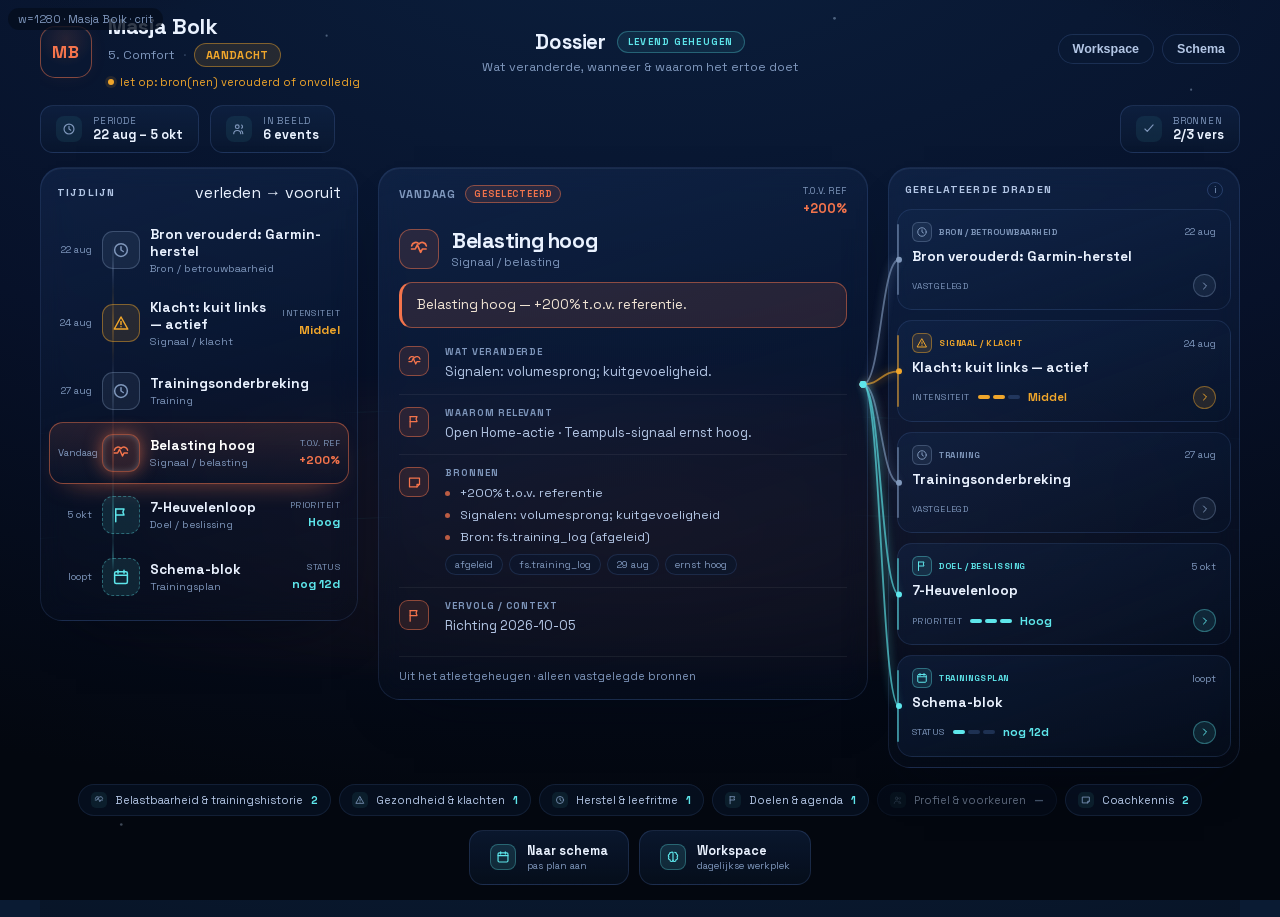
==== commit 62d6adfc: "Dossier North-Star convergence — 3-zone geheugencockpit (review-kandidaat, NIET gemerged) Gerichte c" ====
--- a/design-lab/dossier-prod-harness.html
+++ b/design-lab/dossier-prod-harness.html
@@ -122,7 +122,7 @@
   const wrap = document.createElement("div"); wrap.id="dc-detail";
   view.appendChild(wrap); frame.appendChild(view); document.getElementById("mount").appendChild(frame);
   window.__dc.dcRender(wrap, vm);
-  if(p.get("sel")) wrap.querySelector(".dc-node")?.click();
+  if(p.get("pick")) wrap.querySelectorAll(".dc-tl-item")[+p.get("pick")]?.click();
   if(p.get("dom")) wrap.querySelector(`[data-dom="${p.get("dom")}"]`)?.click();
   if(p.get("hidelbl")) document.getElementById("hl").style.display="none";
   document.getElementById("hl").textContent = `w=${innerWidth} · ${vm.naam} · ${p.get("state")||"crit"}`;
--- a/pwa/static/design-system.css
+++ b/pwa/static/design-system.css
@@ -1054,76 +1054,157 @@
   transition:border-color var(--ds-fast) var(--ds-ease),color var(--ds-fast) var(--ds-ease)}
 .dc-nav2 .anav-chip:hover{border-color:var(--ds-accent);color:var(--ds-text)}
 
-/* ══ MEMORY SPINE — het ruimtelijke geheugen-tableau (fluïde) ══════════════ */
-.dc-scene{position:relative;height:480px;margin-top:var(--ds-2)}
-.dc-rail{position:absolute;inset:0;width:100%;height:100%;overflow:visible}
-.dc-rail .dc-rail-l{fill:none;stroke-width:2.2;stroke-linecap:round}
-.dc-rail .dc-rail-glow{fill:none;stroke-width:8;filter:blur(7px)}
-.dc-rail .dc-rail-future{fill:none;stroke:var(--ds-calm);stroke-width:1.8;stroke-dasharray:2 9;stroke-linecap:round;opacity:.75}
-.dc-rail .dc-origin{fill:none;stroke:#C98C55;stroke-width:1.4;stroke-dasharray:1 7;stroke-linecap:round;opacity:.45}
-
-/* Ronde laag: dots + core-sun (HTML → geen ellipsen bij horizontale stretch). */
-.dc-round{position:absolute;inset:0;pointer-events:none}
-.dc-dot{position:absolute;top:250px;transform:translate(-50%,-50%);width:11px;height:11px;border-radius:50%;
-  background:var(--tone);box-shadow:0 0 0 4px var(--ds-canvas),0 0 14px 1px var(--tone-bg)}
-.dc-dot.is-attention{--tone:var(--ds-attention);--tone-bg:var(--ds-attention-bg)}
-.dc-dot.is-critical{--tone:var(--ds-critical);--tone-bg:var(--ds-critical-bg)}
-.dc-dot.is-stale{--tone:var(--ds-stale);--tone-bg:var(--ds-stale-bg)}
-.dc-dot.is-success{--tone:var(--ds-success);--tone-bg:var(--ds-success-bg)}
-.dc-dot.fut{background:none;border:1.5px solid var(--ds-calm);box-shadow:0 0 0 4px var(--ds-canvas)}
-.dc-coredot{position:absolute;left:50%;top:250px;transform:translate(-50%,-50%);width:16px;height:16px;border-radius:50%;
-  background:radial-gradient(circle,#fff 0%,#fff 22%,var(--tone) 55%,transparent 72%);
-  box-shadow:0 0 0 5px var(--ds-canvas),0 0 26px 6px var(--tone),0 0 80px 30px var(--tone-bg)}
-.dc-coredot::before,.dc-coredot::after{content:"";position:absolute;border-radius:50%;
-  left:50%;top:50%;transform:translate(-50%,-50%);border:1px solid var(--tone);pointer-events:none}
-.dc-coredot::before{width:44px;height:44px;opacity:.55}
-.dc-coredot::after{width:78px;height:78px;opacity:.28}
-
-/* Vandaag-tekstblok (pure lichtankerpunt; GEEN groot getal → geen Workspace-gauge). */
-.dc-core{position:absolute;left:50%;top:250px;transform:translate(-50%,-50%);width:200px;text-align:center;z-index:2}
-.dc-core .core-lbl{font-size:12px;font-weight:700;letter-spacing:.2em;text-transform:uppercase;color:var(--ds-text);
-  text-shadow:0 0 20px var(--tone-bg)}
-.dc-core .core-date{font-size:11px;color:var(--ds-text-3);margin-top:2px}
-.dc-core .core-orb{width:74px;height:74px;margin:14px auto 12px}
-.dc-core .core-chip{display:inline-flex;align-items:center;gap:6px;font-size:10.5px;font-weight:700;letter-spacing:.05em;
-  text-transform:uppercase;color:var(--tone);padding:4px 12px;border-radius:var(--ds-r-pill);
+/* ══ 3-ZONE GEHEUGENCOCKPIT (tijdlijn | geselecteerde herinnering | draden) ══ */
+/* Control-rij: echte, purposeful pillen (periode/telling/bronversheid). */
+.dc-ctrl{display:flex;align-items:center;gap:11px;margin:0 0 14px}
+.dc-ctrl-sp{flex:1}
+.dc-cpill{display:inline-flex;align-items:center;gap:11px;padding:9px 15px;border-radius:13px;
+  background:linear-gradient(180deg,rgba(18,40,76,.5),rgba(10,24,46,.4));border:1px solid rgba(122,168,255,.16)}
+.dc-cpill .cpi{width:26px;height:26px;border-radius:8px;flex:0 0 auto;display:grid;place-items:center;color:var(--ds-text-3);
+  background:rgba(94,230,235,.08)}
+.dc-cpill .cpi .ic{width:14px;height:14px}
+.dc-cpill .cpt small{display:block;font-size:9.5px;letter-spacing:.08em;text-transform:uppercase;color:var(--ds-text-3)}
+.dc-cpill .cpt b{display:block;font-size:12.5px;font-weight:600;color:var(--ds-text)}
+
+.dc-grid{position:relative;display:grid;gap:20px;align-items:start;
+  grid-template-columns:minmax(258px,318px) minmax(0,1.45fr) minmax(280px,352px)}
+.dc-conn{position:absolute;inset:0;width:100%;height:100%;pointer-events:none;z-index:4;overflow:visible}
+.dc-conn path{fill:none;stroke-width:1.8;opacity:.68;filter:drop-shadow(0 0 4px currentColor)}
+.dc-conn .cnode{r:3.4}.dc-conn .cend{r:3}
+
+/* Glas-paneel (basis voor de drie zones). */
+.dc-pane{position:relative;border-radius:var(--ds-r-xl);
+  background:linear-gradient(162deg,rgba(24,48,90,.44),rgba(11,25,49,.3) 60%,rgba(8,18,38,.18));
+  border:1px solid rgba(122,168,255,.13);
+  -webkit-backdrop-filter:blur(12px) saturate(1.05);backdrop-filter:blur(12px) saturate(1.05);
+  box-shadow:inset 0 1px 0 rgba(192,217,255,.07),0 26px 56px -36px rgba(2,8,20,.9)}
+.dc-pane-h{display:flex;align-items:center;justify-content:space-between;gap:10px;padding:14px 16px 11px}
+.dc-pane-h b{font-size:10.5px;font-weight:700;letter-spacing:.11em;text-transform:uppercase;color:var(--ds-text-2)}
+.dc-pane-h .dc-pi{width:16px;height:16px;border-radius:50%;display:grid;place-items:center;color:var(--ds-text-3);
+  border:1px solid rgba(122,168,255,.24);font-size:10px}
+
+/* LINKS — tijdlijn (echte events; geselecteerde uitgelicht). */
+.dc-tl{padding:0 8px 12px}
+.dc-tl-item{position:relative;display:grid;grid-template-columns:34px 40px minmax(0,1fr) auto;gap:9px;align-items:center;
+  width:100%;text-align:left;font:inherit;color:inherit;cursor:pointer;padding:11px 8px;border-radius:14px;border:1px solid transparent;
+  background:none;transition:background var(--ds-fast) var(--ds-ease),border-color var(--ds-fast) var(--ds-ease)}
+.dc-tl-item::before{content:"";position:absolute;left:62px;top:-6px;bottom:-6px;width:2px;
+  background:linear-gradient(180deg,transparent,var(--tl-line,rgba(122,168,255,.2)),transparent)}
+.dc-tl-item:first-child::before{top:28px}.dc-tl-item:last-child::before{bottom:auto;height:30px}
+.dc-tl-item .tl-when{font-size:10px;color:var(--ds-text-3);text-align:right;line-height:1.2}
+.dc-tl-item .tl-node{position:relative;z-index:1;width:38px;height:38px;border-radius:11px;justify-self:center;display:grid;place-items:center;
+  color:var(--tone);background:var(--tone-bg);border:1px solid var(--tone-bd)}
+.dc-tl-item .tl-node .ic{width:18px;height:18px}
+.dc-tl-item .tl-b{min-width:0}
+.dc-tl-item .tl-t{display:block;font-size:13.5px;font-weight:650;color:var(--ds-text);line-height:1.3}
+.dc-tl-item .tl-s{display:block;font-size:10.5px;color:var(--ds-text-3);margin-top:1px}
+.dc-tl-item .tl-m{text-align:right;white-space:nowrap}
+.dc-tl-item .tl-m small{display:block;font-size:8.5px;letter-spacing:.05em;text-transform:uppercase;color:var(--ds-text-3)}
+.dc-tl-item .tl-m b{font-size:12px;font-weight:700;color:var(--tone)}
+.dc-tl-item:hover{background:rgba(94,230,235,.04)}
+.dc-tl-item.sel{background:linear-gradient(180deg,var(--tone-bg),rgba(10,24,46,.18));border-color:var(--tone-bd);
+  box-shadow:0 10px 30px -20px var(--tone)}
+.dc-tl-item.sel .tl-t{color:#fff}
+.dc-tl-item.now .tl-node{box-shadow:0 0 20px -4px var(--tone),inset 0 0 12px -7px #fff}
+.dc-tl-item.future .tl-node{border-style:dashed}
+.dc-tl-item:focus-visible{outline:2px solid var(--ds-accent);outline-offset:2px}
+
+/* MIDDEN — geselecteerde herinnering (de hero: beslissings-geheugenpaneel). */
+.dc-center{overflow:hidden}
+.dc-mem{position:relative}
+.dc-mem .mem-h{display:flex;align-items:flex-start;justify-content:space-between;gap:14px;padding:17px 20px 0}
+.dc-mem .mem-when{font-size:11px;font-weight:700;letter-spacing:.08em;text-transform:uppercase;color:var(--ds-text-3);
+  display:inline-flex;align-items:center;gap:9px}
+.dc-mem .sel-tag{color:var(--tone);border:1px solid var(--tone-bd);background:var(--tone-bg);padding:2px 8px;border-radius:var(--ds-r-pill);font-size:9px}
+.dc-mem .mem-rel{text-align:right;flex:0 0 auto}
+.dc-mem .mem-rel small{display:block;font-size:9.5px;letter-spacing:.06em;text-transform:uppercase;color:var(--ds-text-3)}
+.dc-mem .mem-rel b{font-size:13px;font-weight:700;color:var(--tone)}
+.dc-mem .mem-title{display:flex;align-items:center;gap:13px;padding:11px 20px 2px}
+.dc-mem .mi{width:40px;height:40px;border-radius:12px;flex:0 0 auto;display:grid;place-items:center;color:var(--tone);
   background:var(--tone-bg);border:1px solid var(--tone-bd)}
-.dc-core .core-chip i{width:5px;height:5px;border-radius:50%;background:var(--tone);box-shadow:0 0 8px var(--tone)}
-
-/* Spine-knopen (labels) */
-.dc-nodes{position:absolute;inset:0;z-index:2}
-.dc-node{position:absolute;top:250px;width:186px;text-align:center;cursor:pointer;
-  background:none;border:0;font:inherit;padding:0;color:inherit;
-  transition:opacity var(--ds-base) var(--ds-ease),transform var(--ds-base) var(--ds-ease)}
-.dc-node.above{transform:translate(-50%,calc(-100% - 20px))}
-.dc-node.below{transform:translate(-50%,20px)}
-.dc-node .lbl{display:block;font-size:10px;letter-spacing:.08em;text-transform:uppercase;color:var(--ds-text-3)}
-.dc-node .ttl{display:block;font-size:13px;font-weight:650;color:var(--ds-text);line-height:1.28;margin-top:2px;text-wrap:balance}
-.dc-node .sig{display:block;font-size:11px;color:var(--ds-text-2);line-height:1.35;margin-top:2px}
-.dc-node.past .ttl{color:#F0DFC8}.dc-node.past .lbl{color:#B79167}
-.dc-node.future .lbl{color:#78C7CF}.dc-node.future .ttl{color:#CFEFF2;font-weight:600}
-.dc-node:hover .ttl{color:#fff}
-.dc-node:focus-visible{outline:2px solid var(--ds-accent);outline-offset:4px;border-radius:8px}
-
-/* ── Glas-lenzen (context zweeft om de tijd) ──────────────────────────────── */
-.dc-lens{position:absolute;z-index:3;width:clamp(214px,23.5%,286px);padding:15px 17px 14px;border-radius:16px;
-  background:linear-gradient(158deg,rgba(26,50,92,.5),rgba(12,26,50,.34) 58%,rgba(8,18,38,.16));
-  border:1px solid rgba(130,170,240,.14);
-  -webkit-backdrop-filter:blur(11px) saturate(1.05);backdrop-filter:blur(11px) saturate(1.05);
-  box-shadow:inset 0 1px 0 rgba(192,217,255,.1),0 30px 60px -34px rgba(2,8,20,.95);
-  -webkit-mask-image:linear-gradient(180deg,#000 84%,transparent 106%);
-          mask-image:linear-gradient(180deg,#000 84%,transparent 106%)}
-.dc-lens::before{content:"";position:absolute;inset:0;border-radius:inherit;pointer-events:none;
-  background:linear-gradient(180deg,rgba(255,255,255,.05),transparent 24%)}
-.dc-lens>*{position:relative}
-.dc-lens .lh{display:flex;align-items:baseline;justify-content:space-between;gap:10px;margin-bottom:10px}
-.dc-lens .lh b{font-size:10.5px;font-weight:700;letter-spacing:.1em;text-transform:uppercase;color:var(--ds-text-2)}
-.dc-lens .lh span{font-size:10px;color:var(--ds-text-3)}
-.dc-l-empty .en-row{display:flex;gap:11px;align-items:flex-start}
-.dc-l-empty .en-row .ic{width:20px;height:20px;flex:0 0 auto;color:var(--ds-text-3);margin-top:1px}
-.dc-l-empty .en-row p{margin:0;font-size:12px;color:var(--ds-text-2);line-height:1.55}
-.dc-l-empty .en-row p b{color:var(--ds-text)}
-
+.dc-mem .mi .ic{width:20px;height:20px}
+.dc-mem .mem-title h2{margin:0;font-size:21px;font-weight:750;letter-spacing:-.02em;line-height:1.12}
+.dc-mem .msub{font-size:11.5px;color:var(--ds-text-3);margin-top:2px}
+.dc-mem .mem-quote{margin:11px 20px 0;padding:12px 15px;border-radius:13px;font-size:13.5px;line-height:1.5;color:#F3E7D6;
+  background:var(--tone-bg);border:1px solid var(--tone-bd);border-left:3px solid var(--tone)}
+.dc-mem .mem-quote.plain{color:var(--ds-text);background:rgba(6,16,34,.4);border-color:rgba(122,168,255,.14);border-left-color:var(--tone-bd)}
+.dc-mem .mem-body{padding:6px 20px 2px}
+.dc-mem .mem-sec{display:grid;grid-template-columns:34px 1fr;gap:12px;padding:12px 0;border-top:1px solid rgba(255,255,255,.06)}
+.dc-mem .mem-sec:first-child{border-top:0}
+.dc-mem .si{width:30px;height:30px;border-radius:9px;display:grid;place-items:center;color:var(--tone);
+  background:var(--tone-bg);border:1px solid var(--tone-bd)}
+.dc-mem .si .ic{width:15px;height:15px}
+.dc-mem .sh{font-size:9.5px;font-weight:700;letter-spacing:.1em;text-transform:uppercase;color:var(--ds-text-3);margin-bottom:4px}
+.dc-mem .mem-sec p{margin:0;font-size:13px;color:var(--ds-text-2);line-height:1.5}
+.dc-mem .mem-sec ul:not(.dc-reg){margin:5px 0 0;padding:0;list-style:none;display:grid;gap:4px}
+.dc-mem .mem-sec ul:not(.dc-reg) li{font-size:12.5px;color:var(--ds-text-2);line-height:1.45;padding-left:15px;position:relative}
+.dc-mem .mem-sec ul:not(.dc-reg) li::before{content:"";position:absolute;left:0;top:7px;width:5px;height:5px;border-radius:50%;background:var(--tone);opacity:.75}
+.dc-mem .mem-prov{display:flex;flex-wrap:wrap;gap:6px;margin-top:8px}
+.dc-mem .mem-prov .pv{font-size:10px;color:var(--ds-text-3);padding:3px 9px;border-radius:var(--ds-r-pill);
+  background:rgba(10,24,48,.5);border:1px solid rgba(122,168,255,.14)}
+.dc-mem .dc-why{margin-top:9px}
+.dc-mem .mem-foot{margin:6px 20px 16px;padding-top:12px;border-top:1px solid rgba(255,255,255,.06);font-size:11px;color:var(--ds-text-3)}
+.dc-mem .mem-note{font-size:12.5px;color:var(--ds-text-3);margin:4px 0}
+
+/* RECHTS — gerelateerde draden (context; verbonden via connectoren). */
+.dc-rt{display:flex;flex-direction:column;gap:10px;padding:0 8px 10px}
+.dc-rt-card{position:relative;display:block;width:100%;text-align:left;font:inherit;color:inherit;cursor:pointer;
+  padding:12px 14px;border-radius:15px;background:linear-gradient(160deg,rgba(20,42,80,.42),rgba(10,23,45,.28));
+  border:1px solid rgba(122,168,255,.13);transition:border-color var(--ds-fast) var(--ds-ease),transform var(--ds-fast) var(--ds-ease)}
+.dc-rt-card:hover{border-color:var(--tone-bd);transform:translateX(-2px)}
+.dc-rt-card:focus-visible{outline:2px solid var(--ds-accent);outline-offset:2px}
+.dc-rt-card::before{content:"";position:absolute;left:-1px;top:14px;bottom:14px;width:2px;border-radius:2px;background:var(--tone);opacity:.55}
+.dc-rt-card .rt-top{display:flex;align-items:center;justify-content:space-between;gap:8px;margin-bottom:6px}
+.dc-rt-card .rt-type{display:inline-flex;align-items:center;gap:7px;font-size:8.5px;font-weight:700;letter-spacing:.06em;text-transform:uppercase;color:var(--tone)}
+.dc-rt-card .ri{width:20px;height:20px;border-radius:6px;display:grid;place-items:center;background:var(--tone-bg);border:1px solid var(--tone-bd)}
+.dc-rt-card .ri .ic{width:12px;height:12px}
+.dc-rt-card .rt-date{font-size:10px;color:var(--ds-text-3)}
+.dc-rt-card .rt-t{display:block;font-size:13.5px;font-weight:650;color:var(--ds-text);line-height:1.3}
+.dc-rt-card .rt-foot{display:flex;align-items:center;justify-content:space-between;gap:8px;margin-top:9px}
+.dc-rt-card .rt-metric{display:flex;align-items:center;gap:8px;min-width:0}
+.dc-rt-card .rt-metric small{font-size:8.5px;letter-spacing:.05em;text-transform:uppercase;color:var(--ds-text-3)}
+.dc-rt-card .rt-scale{display:flex;gap:3px}
+.dc-rt-card .rt-scale i{width:12px;height:4px;border-radius:2px;background:rgba(122,168,255,.2)}
+.dc-rt-card .rt-scale i.on{background:var(--tone)}
+.dc-rt-card .rt-metric b{font-size:11.5px;font-weight:700;color:var(--tone)}
+.dc-rt-card .rt-arrow{width:23px;height:23px;border-radius:50%;flex:0 0 auto;display:grid;place-items:center;color:var(--tone);
+  background:var(--tone-bg);border:1px solid var(--tone-bd)}
+.dc-rt-card .rt-arrow .ic{width:12px;height:12px}
+.dc-rt-empty{padding:14px;font-size:12px;color:var(--ds-text-3);line-height:1.5;text-align:center}
+
+/* Bewijs-domeinen als subordinate navigatie (drill → midden-hero). */
+.dc-domstrip{display:flex;flex-wrap:wrap;justify-content:center;gap:8px;margin-top:var(--ds-4)}
+.dc-domchip{display:inline-flex;align-items:center;gap:8px;padding:7px 12px;border-radius:var(--ds-r-pill);cursor:pointer;
+  font:inherit;font-size:11px;color:var(--ds-text-2);background:rgba(11,26,50,.4);border:1px solid rgba(122,168,255,.11);
+  transition:border-color var(--ds-fast) var(--ds-ease),color var(--ds-fast) var(--ds-ease)}
+.dc-domchip:hover,.dc-domchip.on{border-color:var(--ds-accent);color:var(--ds-text)}
+.dc-domchip:focus-visible{outline:2px solid var(--ds-accent);outline-offset:2px}
+.dc-domchip .dcx{width:16px;height:16px;border-radius:5px;display:grid;place-items:center;color:var(--ds-text-3);background:rgba(94,230,235,.08)}
+.dc-domchip .dcx .ic{width:10px;height:10px}
+.dc-domchip .dcn{font-weight:700;color:var(--ds-accent)}
+.dc-domchip.leeg{opacity:.5}.dc-domchip.leeg .dcn{color:var(--ds-text-3)}
+
+/* Onder-actiebalk (echte routes). */
+.dc-actionbar{display:flex;align-items:center;justify-content:center;gap:10px;margin-top:14px}
+.dc-act{display:flex;align-items:center;gap:11px;padding:12px 20px;border-radius:14px;cursor:pointer;font:inherit;color:inherit;
+  background:linear-gradient(180deg,rgba(18,40,76,.5),rgba(10,24,46,.4));border:1px solid rgba(122,168,255,.16);
+  transition:border-color var(--ds-fast) var(--ds-ease)}
+.dc-act:hover{border-color:var(--ds-accent)}
+.dc-act:focus-visible{outline:2px solid var(--ds-accent);outline-offset:2px}
+.dc-act .ai{width:26px;height:26px;border-radius:8px;display:grid;place-items:center;color:var(--ds-accent);
+  background:rgba(94,230,235,.12);border:1px solid rgba(94,230,235,.3)}
+.dc-act .ai .ic{width:14px;height:14px}
+.dc-act .at{text-align:left}
+.dc-act .at b{display:block;font-size:12.5px;font-weight:650;color:var(--ds-text)}
+.dc-act .at small{display:block;font-size:10px;color:var(--ds-text-3)}
+
+/* Eerlijke lege-staat (capture OFF). */
+.dc-empty-note{display:flex;gap:12px;align-items:flex-start;margin-top:14px;padding:14px 18px}
+.dc-empty-note .enic{color:var(--ds-text-3);flex:0 0 auto}.dc-empty-note .enic .ic{width:20px;height:20px}
+.dc-empty-note p{margin:0;font-size:12.5px;color:var(--ds-text-2);line-height:1.55}
+.dc-empty-note p b{color:var(--ds-text)}
+
+/* Gedeeld met mobiel: dc-row (signalen/planning) + dc-quote (coachnotitie). */
 .dc-row{display:flex;align-items:center;gap:10px;padding:7px 0}
 .dc-row+.dc-row{border-top:1px solid rgba(255,255,255,.05)}
 .dc-row .dc-ic{width:24px;height:24px;border-radius:8px;flex:0 0 auto;display:grid;place-items:center;
@@ -1138,71 +1219,8 @@
   border-left:2px solid var(--tone-bd);padding-left:11px;margin:0 0 8px}
 .dc-quote:last-child{margin-bottom:0}.dc-quote.muted{color:var(--ds-text-3);font-style:normal}
 
-/* Actuele lijn — current-state anchor onder de kern */
-.dc-nowline{position:absolute;z-index:3;left:50%;top:340px;transform:translateX(-50%);
-  width:min(420px,50%);display:flex;align-items:center;gap:14px;padding:12px 18px;border-radius:15px;
-  background:linear-gradient(180deg,rgba(15,32,60,.44),rgba(9,20,40,.3));border:1px solid rgba(122,168,255,.12);
-  -webkit-backdrop-filter:blur(9px);backdrop-filter:blur(9px)}
-.dc-nowline .nl-pulse{width:36px;height:36px;border-radius:11px;flex:0 0 auto;display:grid;place-items:center;
-  color:var(--tone);background:var(--tone-bg);border:1px solid var(--tone-bd)}
-.dc-nowline .nl-pulse .ic{width:17px;height:17px}
-.dc-nowline .nl-b{min-width:0}
-.dc-nowline .nl-k{font-size:10px;font-weight:700;letter-spacing:.12em;text-transform:uppercase;color:var(--ds-text-3)}
-.dc-nowline .nl-t{font-size:14px;font-weight:600;color:var(--ds-text);line-height:1.3;margin-top:2px}
-.dc-nowline .nl-s{font-size:11.5px;color:var(--ds-text-3);margin-top:1px}
-
-/* ── Bewijs-shelf (subordinate) + bron-infra ──────────────────────────────── */
-.dc-shelf{display:flex;flex-wrap:wrap;justify-content:center;gap:9px;margin-top:var(--ds-4)}
-.dc-chip2{display:inline-flex;align-items:center;gap:8px;padding:8px 13px;border-radius:var(--ds-r-pill);cursor:pointer;
-  font:inherit;font-size:11.5px;color:var(--ds-text-2);background:rgba(11,26,50,.42);border:1px solid rgba(122,168,255,.12);
-  transition:border-color var(--ds-fast) var(--ds-ease),color var(--ds-fast) var(--ds-ease)}
-.dc-chip2:hover{border-color:var(--ds-accent);color:var(--ds-text)}
-.dc-chip2:focus-visible{outline:2px solid var(--ds-accent);outline-offset:2px}
-.dc-chip2 .cn{width:18px;height:18px;border-radius:5px;display:grid;place-items:center;color:var(--ds-text-3);
-  background:rgba(94,230,235,.08)}
-.dc-chip2 .cn .ic{width:11px;height:11px}
-.dc-chip2 b{color:var(--ds-text);font-weight:600}
-.dc-chip2 .cnum{font-weight:700;color:var(--ds-accent)}
-.dc-chip2.leeg{opacity:.5}.dc-chip2.leeg .cnum{color:var(--ds-text-3)}
-.dc-infra{display:flex;flex-wrap:wrap;align-items:center;justify-content:center;gap:16px;
-  margin-top:var(--ds-4);font-size:10.5px;color:var(--ds-text-3)}
-.dc-infra .s{display:inline-flex;align-items:center;gap:6px}
-.dc-infra .s i{width:6px;height:6px;border-radius:50%;flex:0 0 auto;background:var(--ds-stale)}
-.dc-infra .s.ok i{background:var(--ds-success)}.dc-infra .s.warn i{background:var(--ds-attention)}
-.dc-infra .s.bad i{background:var(--ds-critical)}
-
-/* ── Geselecteerd event: spatial forward (geen modal) ─────────────────────── */
-.dc-detail{position:absolute;z-index:8;left:50%;top:50%;transform:translate(-50%,-50%) scale(.96);
-  width:min(440px,84%);max-height:94%;overflow:auto;padding:22px 24px 20px;border-radius:20px;
-  opacity:0;pointer-events:none;transition:opacity var(--ds-base) var(--ds-ease),transform var(--ds-base) var(--ds-ease);
-  background:linear-gradient(162deg,rgba(30,56,100,.66),rgba(11,26,50,.54) 60%,rgba(8,18,38,.44));
-  border:1px solid var(--tone-bd);
-  -webkit-backdrop-filter:blur(16px) saturate(1.1);backdrop-filter:blur(16px) saturate(1.1);
-  box-shadow:0 40px 90px -30px rgba(2,8,20,.9),0 0 60px -20px var(--tone-bg),inset 0 1px 0 rgba(255,255,255,.1)}
-.dc-scene.sel .dc-detail{opacity:1;pointer-events:auto;transform:translate(-50%,-50%) scale(1)}
-.dc-scene.sel .dc-lens,.dc-scene.sel .dc-nowline,.dc-scene.sel .dc-node:not(.is-sel),
-.dc-scene.sel .dc-round{opacity:.26;transition:opacity var(--ds-base) var(--ds-ease)}
-.dc-detail-close{position:absolute;top:13px;right:13px;width:32px;height:32px;border-radius:50%;cursor:pointer;
-  display:grid;place-items:center;color:var(--ds-text-3);background:rgba(8,18,38,.5);border:1px solid rgba(122,168,255,.16);
-  transition:color var(--ds-fast) var(--ds-ease),border-color var(--ds-fast) var(--ds-ease)}
-.dc-detail-close:hover{color:var(--ds-text);border-color:var(--ds-accent)}
-.dc-detail-close:focus-visible{outline:2px solid var(--ds-accent);outline-offset:2px}
-.dc-detail-close .ic{width:13px;height:13px}
-.dt-top{display:flex;align-items:flex-start;gap:12px;margin-bottom:12px}
-.dt-ic{width:38px;height:38px;border-radius:11px;flex:0 0 auto;display:grid;place-items:center;color:var(--tone);
-  background:var(--tone-bg);border:1px solid var(--tone-bd)}
-.dt-ic .ic{width:19px;height:19px}
-.dt-when{font-size:10.5px;font-weight:700;letter-spacing:.09em;text-transform:uppercase;color:var(--ds-text-3)}
-.dt-ttl{margin:2px 0 0;font-size:18px;font-weight:700;letter-spacing:-.01em;line-height:1.15}
-.dt-sec{margin-top:12px}
-.dt-sec .dt-k{display:flex;align-items:center;gap:7px;font-size:10px;font-weight:700;letter-spacing:.09em;
-  text-transform:uppercase;color:var(--ds-text-3);margin-bottom:6px}
-.dt-sec .dt-k .ic{width:12px;height:12px;color:var(--tone)}
-.dt-sec p{margin:0;font-size:12.5px;color:var(--ds-text-2);line-height:1.5}
-.dt-sec ul:not(.dc-reg){margin:0;padding:0;list-style:none;display:grid;gap:5px}
-.dt-sec ul:not(.dc-reg) li{font-size:12px;color:var(--ds-text-2);line-height:1.45;padding-left:15px;position:relative}
-.dt-sec ul:not(.dc-reg) li::before{content:"";position:absolute;left:0;top:7px;width:5px;height:5px;border-radius:50%;background:var(--tone);opacity:.7}
-.dc-detail .dc-why{margin-top:12px}
+/* Veiligheids-fallback: als het 3-zone raster ooit te smal rendert, stapel het. */
+@media (max-width:1180px){ .dc-grid{grid-template-columns:1fr} .dc-conn{display:none} }
 
 /* ══ Mobiel: kalme verticale tijd-vertelling ══════════════════════════════ */
 .dc-stack{padding-bottom:var(--ds-6)}
@@ -1242,17 +1260,13 @@
 
 @media (min-width:900px){ .view.ds-view[data-view="dossier"]{max-width:1520px} }
 
-/* ── Motion: de tijd settelt van de kern naar buiten ──────────────────────── */
-@keyframes dc-fade{from{opacity:0}to{opacity:1}}
-@keyframes dc-corein{0%{opacity:0;transform:translate(-50%,-50%) scale(.7)}60%{opacity:1}100%{opacity:1;transform:translate(-50%,-50%) scale(1)}}
-@keyframes dc-nodein{from{opacity:0;transform:translate(-50%,var(--dc-nodeoff,-40%))}}
-@keyframes dc-pulse{0%,100%{opacity:.85}50%{opacity:1}}
-.dc-coredot{animation:dc-corein .8s var(--ds-ease) both}
-.dc-core{animation:dc-corein .8s var(--ds-ease) both}
-.dc-lens,.dc-nowline,.dc-shelf,.dc-infra{animation:dc-fade .55s var(--ds-ease) both}
-.dc-node{animation:dc-fade .5s var(--ds-ease) both}
+/* ── Motion: de zones settelen rustig in; de draden tekenen zich naar buiten ── */
+@keyframes dc-fade{from{opacity:0;transform:translateY(6px)}to{opacity:1;transform:none}}
+.dc-ctrl,.dc-grid>.dc-pane,.dc-domstrip,.dc-actionbar{animation:dc-fade .5s var(--ds-ease) both}
+.dc-grid>.dc-center{animation-delay:.05s}.dc-grid>.dc-rt-pane{animation-delay:.1s}
+.dc-conn path{transition:stroke-dashoffset .5s var(--ds-ease)}
 @media (prefers-reduced-motion:reduce){
-  .dc-coredot,.dc-core,.dc-lens,.dc-nowline,.dc-shelf,.dc-infra,.dc-node{animation:none}
+  .dc-ctrl,.dc-grid>.dc-pane,.dc-domstrip,.dc-actionbar{animation:none}
 }
 
 /* ── HOME ATHLETE BRIEFING ────────────────────────────────────────────────
